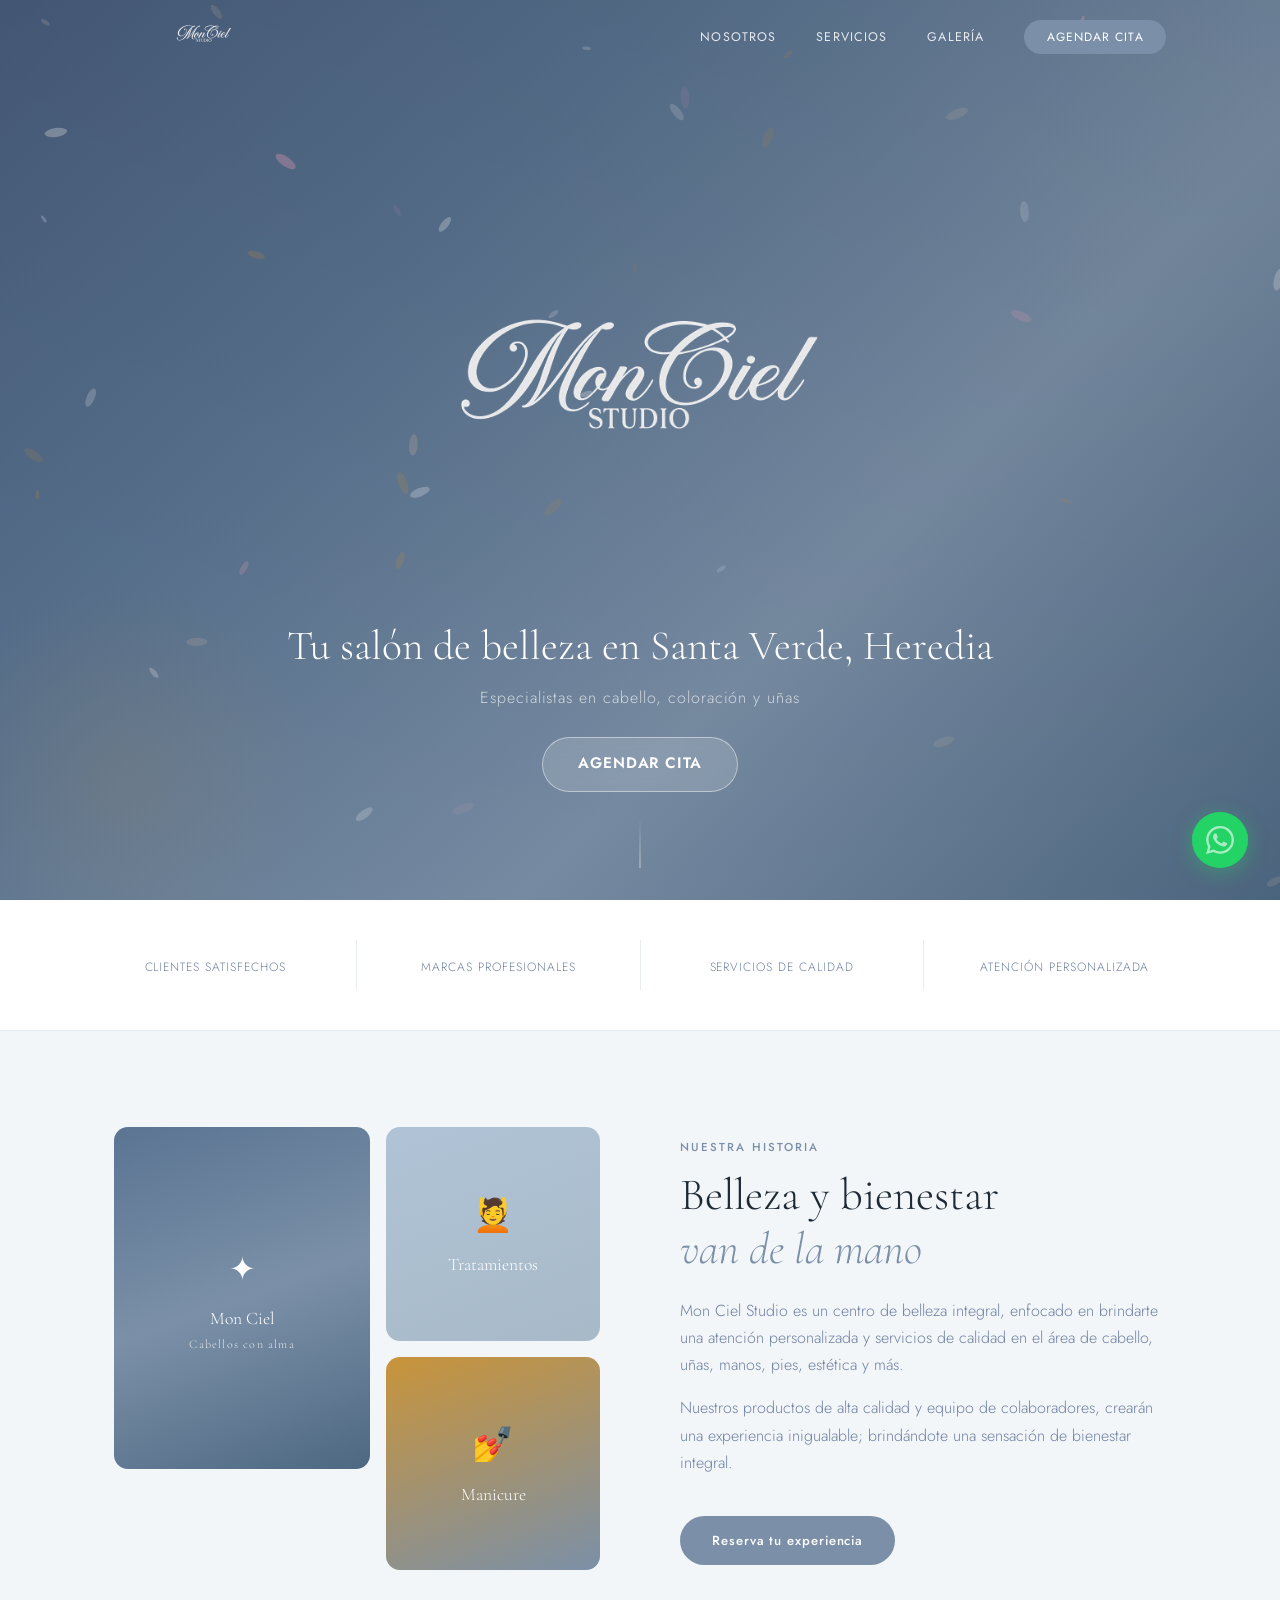
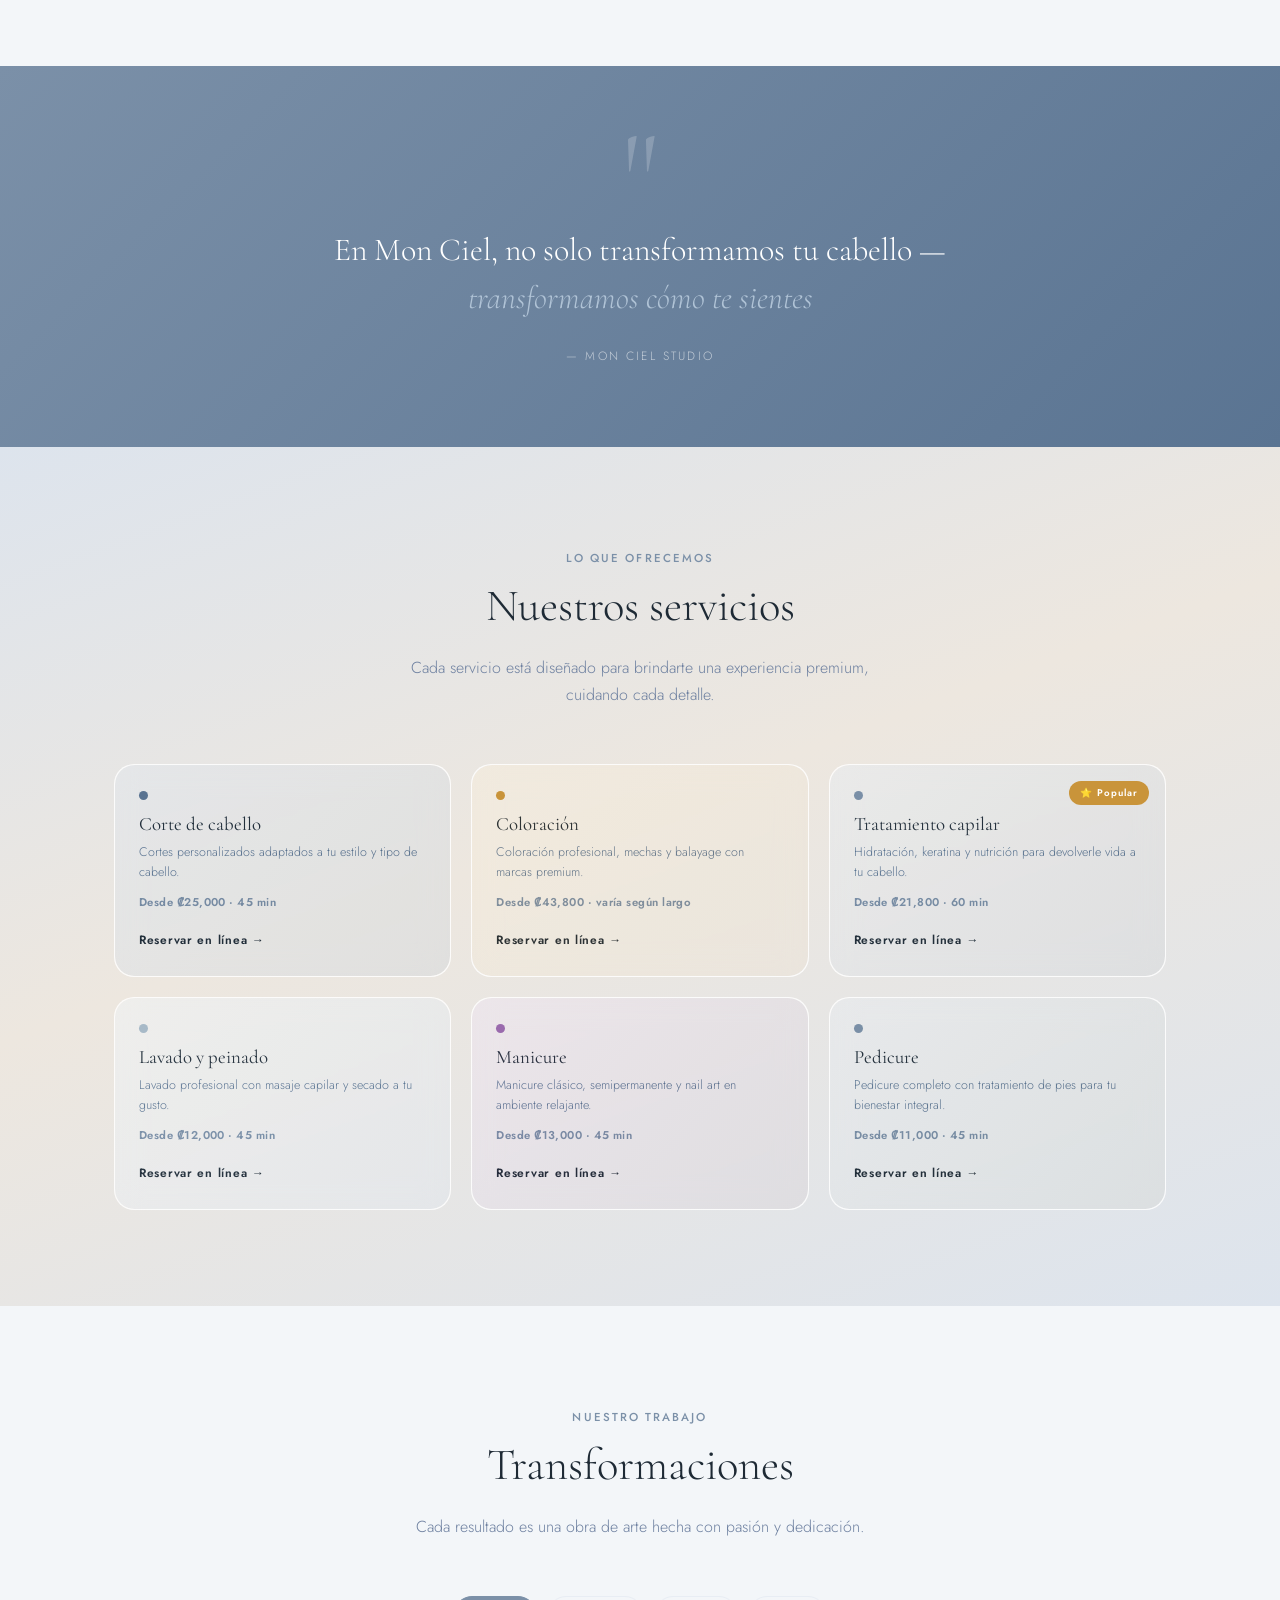
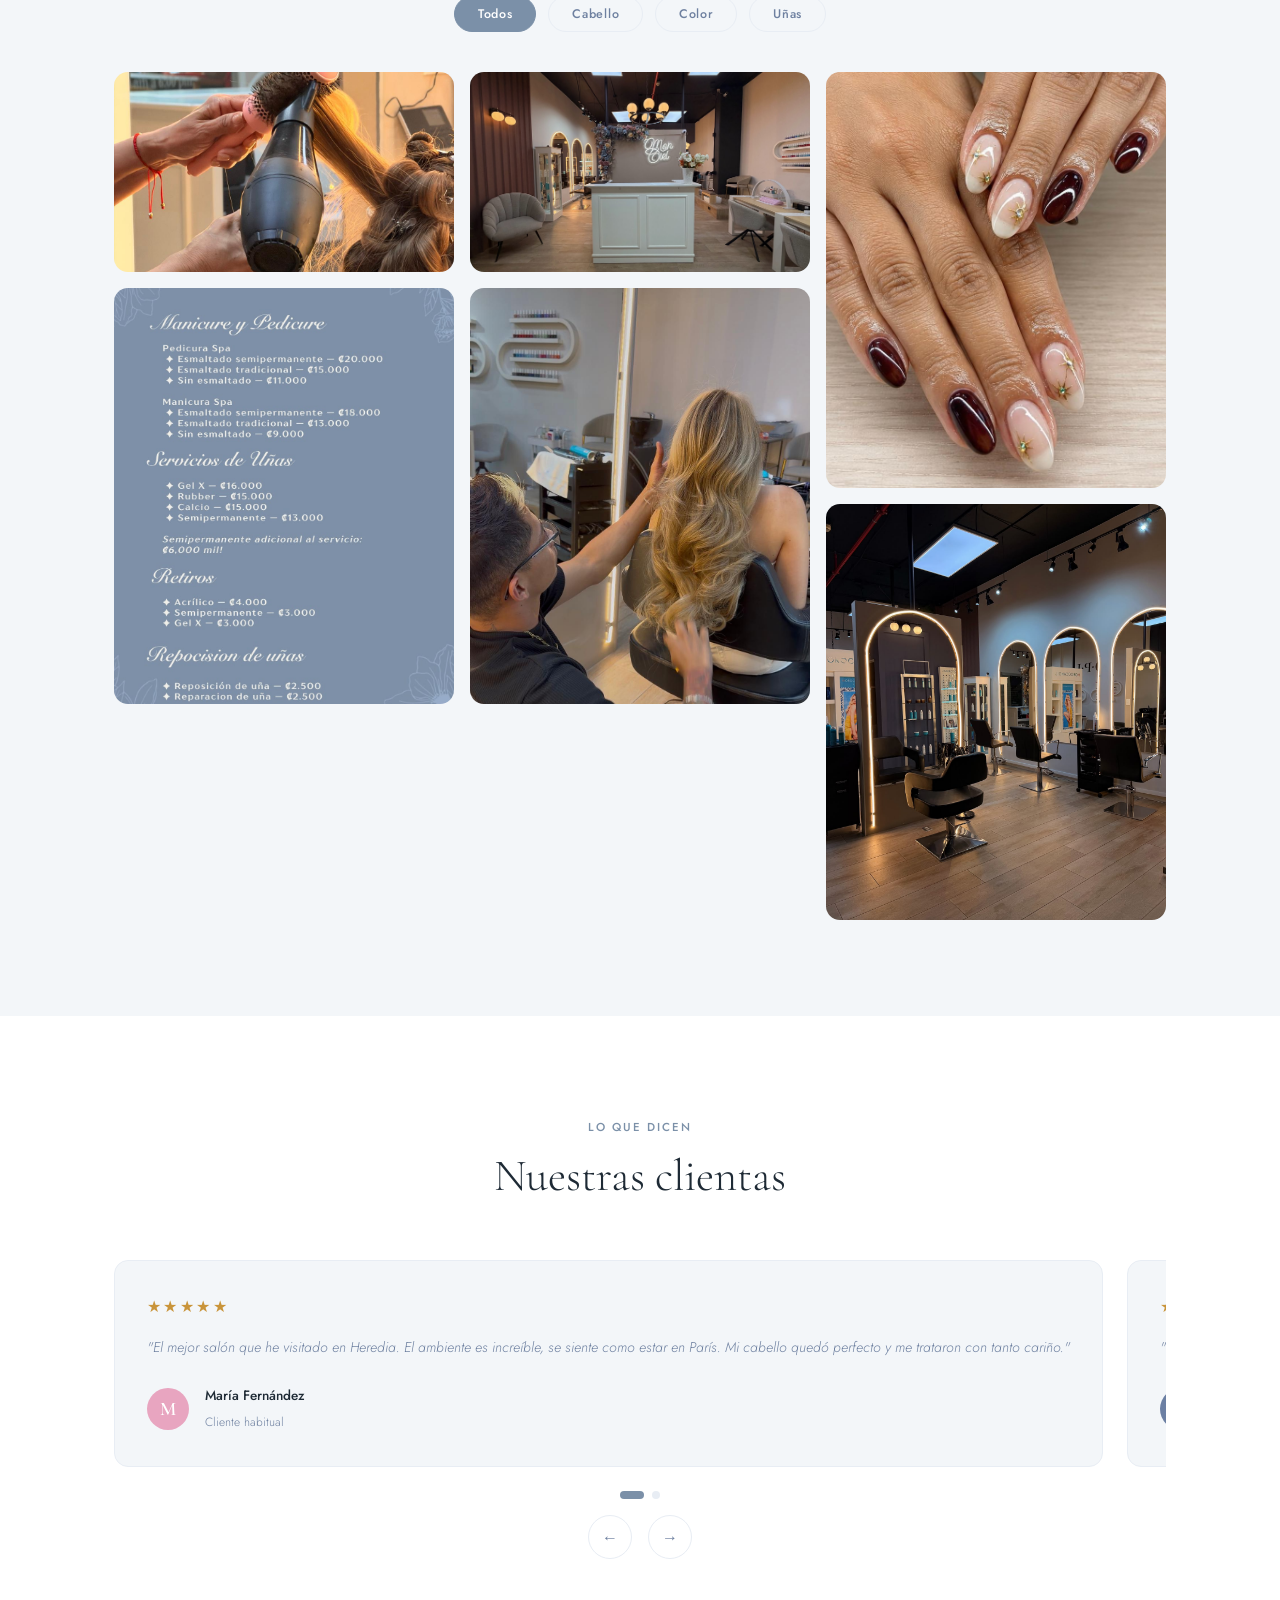
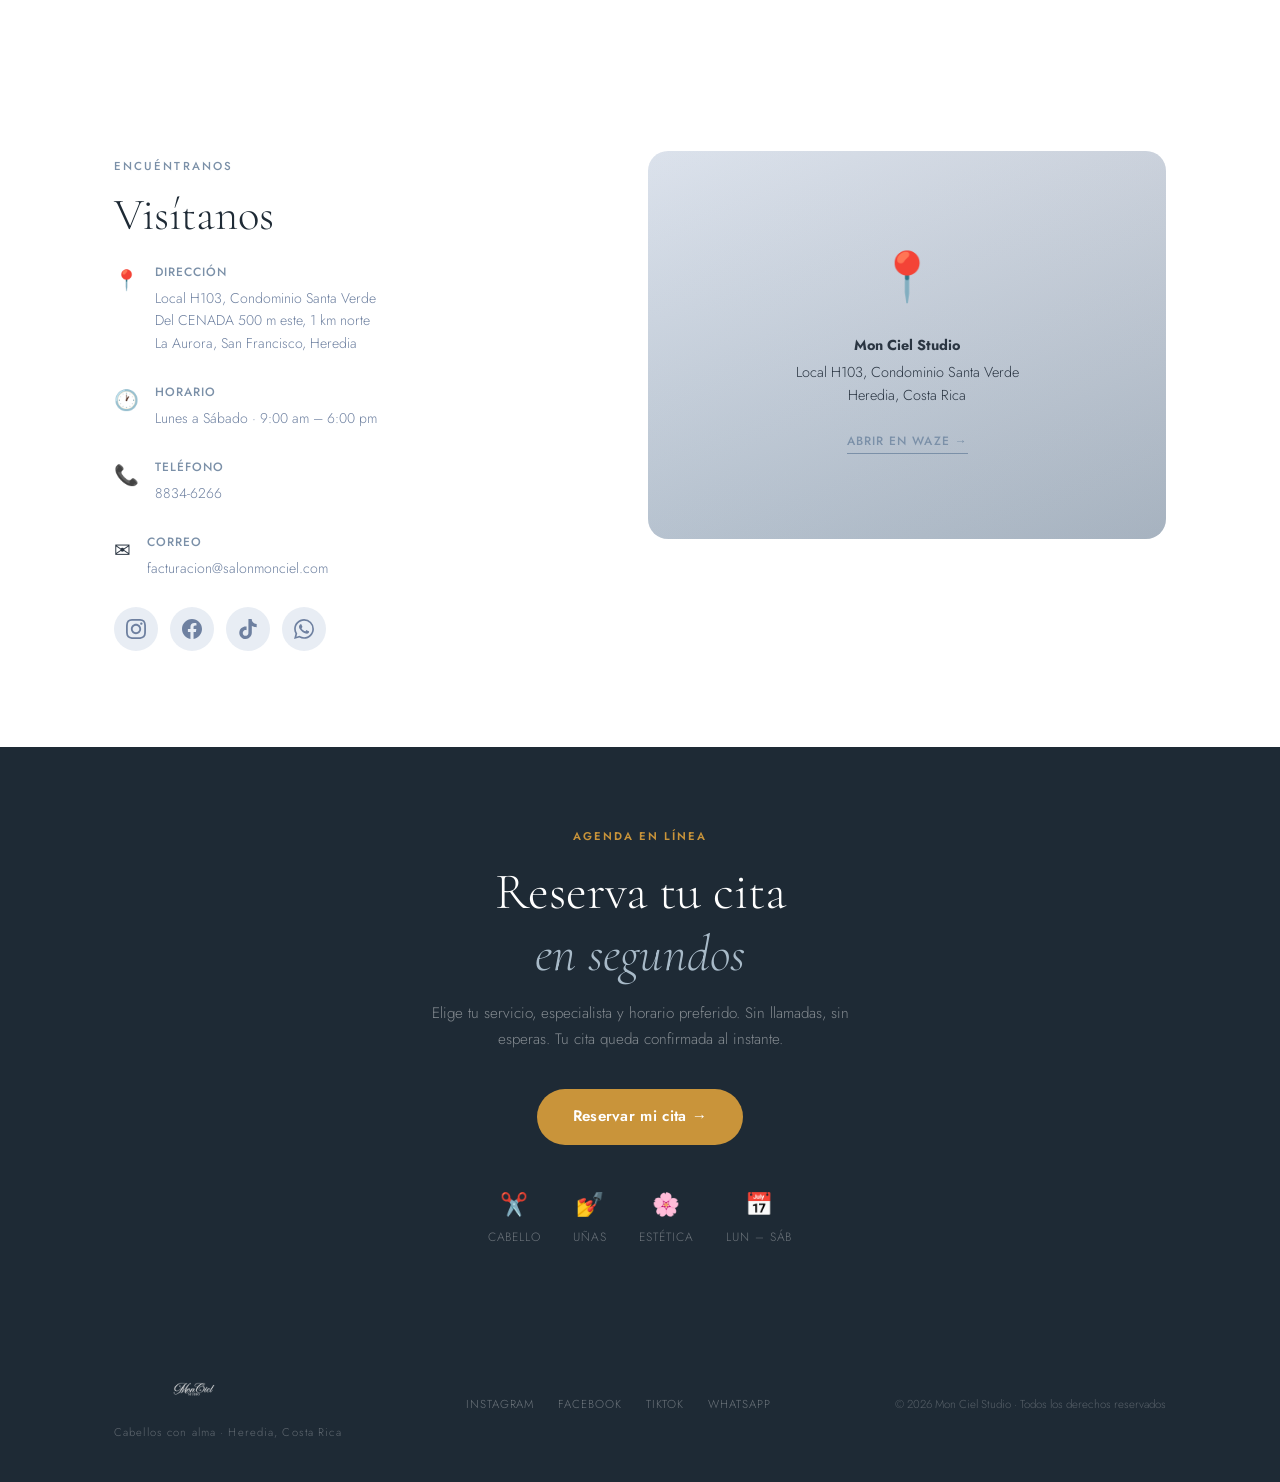
==== index.html @ 2f968d62 "Servicios: tarjetas glassmorphism con reserva en línea directa - Reemplaza flip cards por tarjetas g" ====
<!DOCTYPE html>
<html lang="es">
<head>
  <meta charset="UTF-8"/>
  <meta name="viewport" content="width=device-width, initial-scale=1.0"/>
  <title>Mon Ciel Studio — Tu salón de belleza en Santa Verde, Heredia</title>
  <meta name="description" content="Salón de belleza en Condominio Santa Verde, Heredia. Especialistas en corte, coloración, tratamientos capilares y uñas. Agenda tu cita en línea."/>
  <meta property="og:title" content="Mon Ciel Studio — Salón de belleza en Heredia"/>
  <meta property="og:description" content="Especialistas en cabello, coloración y uñas. Local H103, Condominio Santa Verde, Heredia. Agenda tu cita en línea."/>
  <meta property="og:type" content="website"/>
  <meta property="og:url" content="https://paulo663.github.io/mociel-studio/"/>
  <meta property="og:image" content="https://paulo663.github.io/mociel-studio/logo.png"/>
  <meta name="twitter:card" content="summary"/>
  <link rel="preconnect" href="https://fonts.googleapis.com"/>
  <link rel="preconnect" href="https://fonts.gstatic.com" crossorigin/>
  <link href="https://fonts.googleapis.com/css2?family=Cormorant+Garamond:ital,wght@0,300;0,400;0,600;1,300;1,400;1,600&family=Jost:wght@300;400;500;600&display=swap" rel="stylesheet"/>
  <link rel="stylesheet" href="style.css?v=2"/>
  <style>
    .svc-price-tag{font-size:.75rem;font-weight:500;color:var(--cambridge,#7B90A8);margin:.5rem 0 .3rem;letter-spacing:.02em}
@media(prefers-reduced-motion:reduce){.reveal-up,.reveal-left,.reveal-right{opacity:1!important;transform:none!important;transition:none!important}}
  </style>
  <script type="application/ld+json">
  {
    "@context":"https://schema.org",
    "@type":"BeautySalon",
    "name":"Mon Ciel Studio",
    "description":"Salón de belleza especializado en cabello, coloración y uñas. Ubicado en Condominio Santa Verde, Heredia, Costa Rica.",
    "url":"https://paulo663.github.io/mociel-studio/",
    "telephone":"+50688346266",
    "email":"facturacion@salonmonciel.com",
    "address":{"@type":"PostalAddress","streetAddress":"Local H103, Condominio Santa Verde","addressLocality":"La Aurora, San Francisco","addressRegion":"Heredia","addressCountry":"CR"},
    "openingHoursSpecification":[{"@type":"OpeningHoursSpecification","dayOfWeek":["Monday","Tuesday","Wednesday","Thursday","Friday","Saturday"],"opens":"09:00","closes":"18:00"}],
    "sameAs":["https://www.instagram.com/moncielsalon","https://www.facebook.com/moncielsaloncr","https://www.tiktok.com/@moncielsalon"]
  }
  </script>
</head>
<body>

  <!-- FLOATING WHATSAPP -->
  <a href="https://wa.me/50688346266" target="_blank" class="float-wa" aria-label="WhatsApp">
    <svg viewBox="0 0 24 24" fill="currentColor"><path d="M17.472 14.382c-.297-.149-1.758-.867-2.03-.967-.273-.099-.471-.148-.67.15-.197.297-.767.966-.94 1.164-.173.199-.347.223-.644.075-.297-.15-1.255-.463-2.39-1.475-.883-.788-1.48-1.761-1.653-2.059-.173-.297-.018-.458.13-.606.134-.133.298-.347.446-.52.149-.174.198-.298.298-.497.099-.198.05-.371-.025-.52-.075-.149-.669-1.612-.916-2.207-.242-.579-.487-.5-.669-.51-.173-.008-.371-.01-.57-.01-.198 0-.52.074-.792.372-.272.297-1.04 1.016-1.04 2.479 0 1.462 1.065 2.875 1.213 3.074.149.198 2.096 3.2 5.077 4.487.709.306 1.262.489 1.694.625.712.227 1.36.195 1.871.118.571-.085 1.758-.719 2.006-1.413.248-.694.248-1.289.173-1.413-.074-.124-.272-.198-.57-.347m-5.421 7.403h-.004a9.87 9.87 0 01-5.031-1.378l-.361-.214-3.741.982.998-3.648-.235-.374a9.86 9.86 0 01-1.51-5.26c.001-5.45 4.436-9.884 9.888-9.884 2.64 0 5.122 1.03 6.988 2.898a9.825 9.825 0 012.893 6.994c-.003 5.45-4.437 9.884-9.885 9.884m8.413-18.297A11.815 11.815 0 0012.05 0C5.495 0 .16 5.335.157 11.892c0 2.096.547 4.142 1.588 5.945L.057 24l6.305-1.654a11.882 11.882 0 005.683 1.448h.005c6.554 0 11.89-5.335 11.893-11.893a11.821 11.821 0 00-3.48-8.413z"/></svg>
    <span class="float-wa-pulse"></span>
  </a>

  <!-- NAV -->
  <header id="header">
    <nav class="nav container">
      <a href="#inicio" class="nav-logo">
        <img src="logo.png" alt="Mon Ciel Studio" class="nav-logo-img" style="height:64px;width:180px;object-fit:contain;display:block;filter:invert(1)">
      </a>
      <ul class="nav-links">
        <li><a href="#nosotros">Nosotros</a></li>
        <li><a href="#servicios">Servicios</a></li>
        <li><a href="#galeria">Galería</a></li>
        <li><a href="booking.html" class="btn-nav">Agendar cita</a></li>
      </ul>
      <button class="hamburger" id="hamburger" aria-label="Menú">
        <span></span><span></span><span></span>
      </button>
    </nav>
    <div class="mobile-menu" id="mobileMenu">
      <a href="#nosotros" class="mobile-link">Nosotros</a>
      <a href="#servicios" class="mobile-link">Servicios</a>
      <a href="#galeria" class="mobile-link">Galería</a>
      <a href="booking.html" class="mobile-link highlight">Agendar cita</a>
      <a href="#contacto" class="mobile-link">Contacto</a>
    </div>
  </header>

  <!-- HERO -->
  <section id="inicio" class="hero">
    <canvas id="petalCanvas"></canvas>
    <div class="hero-overlay"></div>
    <div class="hero-content container" data-parallax="0.3">
      <img src="logo.png" alt="Mon Ciel Studio" class="reveal-up" style="width:min(420px,85vw);height:auto;display:block;margin:0 auto 1.2rem;filter:invert(1);--delay:.05s">
      <h1 class="reveal-up" style="font-family:'Cormorant Garamond',serif;font-size:clamp(1.5rem,4.5vw,2.6rem);font-weight:300;color:#fff;text-align:center;line-height:1.3;margin-bottom:.65rem;text-wrap:balance;--delay:.12s">Tu salón de belleza en Santa Verde, Heredia</h1>
      <p class="reveal-up" style="font-size:clamp(.88rem,2.2vw,1rem);color:rgba(255,255,255,.68);text-align:center;font-weight:300;letter-spacing:.06em;margin-bottom:1.6rem;--delay:.17s">Especialistas en cabello, coloración y uñas</p>
      <div class="reveal-up" style="text-align:center;--delay:.24s">
        <a href="booking.html" style="display:inline-flex;align-items:center;gap:.55rem;background:rgba(255,255,255,.15);backdrop-filter:blur(8px);-webkit-backdrop-filter:blur(8px);color:#fff;padding:.85rem 2.2rem;border-radius:100px;text-decoration:none;font-size:.95rem;font-weight:600;letter-spacing:.06em;border:1.5px solid rgba(255,255,255,.45);transition:background .2s,border-color .2s" onmouseover="this.style.background='rgba(255,255,255,.25)'" onmouseout="this.style.background='rgba(255,255,255,.15)'">AGENDAR CITA</a>
      </div>

    </div>
    <div class="hero-scroll"><span></span></div>
    <!-- Decorative circles -->
    <div class="hero-deco deco-1"></div>
    <div class="hero-deco deco-2"></div>
  </section>

  <!-- STATS -->
  <section class="stats-bar">
    <div class="container stats-grid">
      <div class="stat-item reveal-up">
        <p>Clientes satisfechos</p>
      </div>
      <div class="stat-divider"></div>
      <div class="stat-item reveal-up" style="--delay:.1s">
        <p>Marcas profesionales</p>
      </div>
      <div class="stat-divider"></div>
      <div class="stat-item reveal-up" style="--delay:.2s">
        <p>Servicios de calidad</p>
      </div>
      <div class="stat-divider"></div>
      <div class="stat-item reveal-up" style="--delay:.3s">
        <p>Atención personalizada</p>
      </div>
    </div>
  </section>

  <!-- NOSOTROS -->
  <section id="nosotros" class="section about">
    <div class="container about-grid">
      <div class="about-visuals reveal-left">
        <div class="about-img-main">
          <div class="img-placeholder main-img">
            <div class="img-inner">
              <span class="img-icon">✦</span>
              <p>Mon Ciel</p>
              <p class="img-sub">Cabellos con alma</p>
            </div>
          </div>
        </div>
        <div class="about-img-side">
          <div class="img-placeholder side-img1">
            <div class="img-inner"><span>💆</span><p>Tratamientos</p></div>
          </div>
          <div class="img-placeholder side-img2">
            <div class="img-inner"><span>💅</span><p>Manicure</p></div>
          </div>
        </div>
      </div>
      <div class="about-text reveal-right">
        <span class="section-tag">Nuestra historia</span>
        <h2 class="section-title">Belleza y bienestar<br><em>van de la mano</em></h2>
        <p>Mon Ciel Studio es un centro de belleza integral, enfocado en brindarte una atención personalizada y servicios de calidad en el área de cabello, uñas, manos, pies, estética y más.</p>
        <p>Nuestros productos de alta calidad y equipo de colaboradores, crearán una experiencia inigualable; brindándote una sensación de bienestar integral.</p>
        <a href="https://wa.me/50688346266?text=Hola%20Mon%20Ciel!%20Me%20gustar%C3%ADa%20reservar%20una%20cita.%20%C2%BFTienen%20disponibilidad%3F" target="_blank" class="btn btn-primary" style="margin-top:1.5rem">Reserva tu experiencia</a>
      </div>
    </div>
  </section>

  <!-- QUOTE -->
  <section class="quote-section">
    <div class="container">
      <div class="quote-wrap reveal-up">
        <span class="quote-mark">"</span>
        <blockquote>En Mon Ciel, no solo transformamos tu cabello —<br><em>transformamos cómo te sientes</em></blockquote>
        <span class="quote-author">— Mon Ciel Studio</span>
      </div>
    </div>
  </section>

  <!-- SERVICIOS -->
  <section id="servicios" class="section services">
    <div class="container">
      <div class="section-header reveal-up">
        <span class="section-tag">Lo que ofrecemos</span>
        <h2 class="section-title">Nuestros servicios</h2>
        <p class="section-desc">Cada servicio está diseñado para brindarte una experiencia premium, cuidando cada detalle.</p>
      </div>
      <div class="services-grid">

        <div class="svc-glass reveal-up" style="--delay:0s;--grad:linear-gradient(135deg,#5A7492,#1E2A35)">
          <div class="svc-dot" style="background:#5A7492"></div>
          <h3>Corte de cabello</h3>
          <p>Cortes personalizados adaptados a tu estilo y tipo de cabello.</p>
          <div class="svc-price">Desde ₡25,000 · 45 min</div>
          <a href="booking.html?svc=corte" class="svc-book">Reservar en línea →</a>
        </div>

        <div class="svc-glass reveal-up" style="--delay:.07s;--grad:linear-gradient(135deg,#C9943A,#8B6020)">
          <div class="svc-dot" style="background:#C9943A"></div>
          <h3>Coloración</h3>
          <p>Coloración profesional, mechas y balayage con marcas premium.</p>
          <div class="svc-price">Desde ₡43,800 · varía según largo</div>
          <a href="booking.html?svc=tinte-t" class="svc-book">Reservar en línea →</a>
        </div>

        <div class="svc-glass popular reveal-up" style="--delay:.14s;--grad:linear-gradient(135deg,#7B90A8,#1E2A35)">
          <div class="svc-dot" style="background:#7B90A8"></div>
          <h3>Tratamiento capilar</h3>
          <p>Hidratación, keratina y nutrición para devolverle vida a tu cabello.</p>
          <div class="svc-price">Desde ₡21,800 · 60 min</div>
          <a href="booking.html?svc=tratamiento" class="svc-book">Reservar en línea →</a>
        </div>

        <div class="svc-glass reveal-up" style="--delay:.21s;--grad:linear-gradient(135deg,#A8BAC8,#5A7492)">
          <div class="svc-dot" style="background:#A8BAC8"></div>
          <h3>Lavado y peinado</h3>
          <p>Lavado profesional con masaje capilar y secado a tu gusto.</p>
          <div class="svc-price">Desde ₡12,000 · 45 min</div>
          <a href="booking.html?svc=blower" class="svc-book">Reservar en línea →</a>
        </div>

        <div class="svc-glass reveal-up" style="--delay:.28s;--grad:linear-gradient(135deg,#9B6BAE,#2E1A2E)">
          <div class="svc-dot" style="background:#9B6BAE"></div>
          <h3>Manicure</h3>
          <p>Manicure clásico, semipermanente y nail art en ambiente relajante.</p>
          <div class="svc-price">Desde ₡13,000 · 45 min</div>
          <a href="booking.html?svc=mani-semi" class="svc-book">Reservar en línea →</a>
        </div>

        <div class="svc-glass reveal-up" style="--delay:.35s;--grad:linear-gradient(135deg,#7B90A8,#1E3028)">
          <div class="svc-dot" style="background:#7B90A8"></div>
          <h3>Pedicure</h3>
          <p>Pedicure completo con tratamiento de pies para tu bienestar integral.</p>
          <div class="svc-price">Desde ₡11,000 · 45 min</div>
          <a href="booking.html?svc=pedi-semi" class="svc-book">Reservar en línea →</a>
        </div>

      </div>
    </div>
  </section>

  <!-- GALERIA -->
  <section id="galeria" class="section gallery">
    <div class="container">
      <div class="section-header reveal-up">
        <span class="section-tag">Nuestro trabajo</span>
        <h2 class="section-title">Transformaciones</h2>
        <p class="section-desc">Cada resultado es una obra de arte hecha con pasión y dedicación.</p>
      </div>
      <div class="gallery-filters reveal-up" style="--delay:.1s">
        <button class="filter-btn active" data-filter="all">Todos</button>
        <button class="filter-btn" data-filter="cabello">Cabello</button>
        <button class="filter-btn" data-filter="color">Color</button>
        <button class="filter-btn" data-filter="unas">Uñas</button>
      </div>
      <div class="gallery-grid">
        <div class="gallery-item tall reveal-up" data-cat="cabello" style="--delay:0s">
          <div class="gal-img" style="background:linear-gradient(160deg,#6B7FA3,#9B7B82)">
            <div class="gal-overlay"><span>✦</span><p>Corte &amp; Estilo</p></div>
          </div>
        </div>
        <div class="gallery-item reveal-up" data-cat="color" style="--delay:.07s">
          <div class="gal-img" style="background:linear-gradient(160deg,#C9943A,#E8A5C0)">
            <div class="gal-overlay"><span>✦</span><p>Coloración</p></div>
          </div>
        </div>
        <div class="gallery-item reveal-up" data-cat="unas" style="--delay:.14s">
          <div class="gal-img" style="background:linear-gradient(160deg,#E8A5C0,#C4B5A5)">
            <div class="gal-overlay"><span>✦</span><p>Nail Art</p></div>
          </div>
        </div>
        <div class="gallery-item wide reveal-up" data-cat="cabello" style="--delay:.21s">
          <div class="gal-img" style="background:linear-gradient(160deg,#9B7B82,#6B7FA3)">
            <div class="gal-overlay"><span>✦</span><p>Tratamiento Capilar</p></div>
          </div>
        </div>
        <div class="gallery-item reveal-up" data-cat="color" style="--delay:.28s">
          <div class="gal-img" style="background:linear-gradient(160deg,#C4B5A5,#C9943A)">
            <div class="gal-overlay"><span>✦</span><p>Balayage</p></div>
          </div>
        </div>
        <div class="gallery-item tall reveal-up" data-cat="unas" style="--delay:.35s">
          <div class="gal-img" style="background:linear-gradient(160deg,#E8A5C0,#9B7B82)">
            <div class="gal-overlay"><span>✦</span><p>Manicure</p></div>
          </div>
        </div>
      </div>
    </div>
  </section>

  <!-- TESTIMONIOS -->
  <section class="section testimonials">
    <div class="container">
      <div class="section-header reveal-up">
        <span class="section-tag">Lo que dicen</span>
        <h2 class="section-title">Nuestras clientas</h2>
      </div>
      <div class="testi-track-wrap reveal-up" style="--delay:.1s">
        <div class="testi-track" id="testiTrack">
          <div class="testi-card">
            <div class="testi-stars">★★★★★</div>
            <p>"El mejor salón que he visitado en Heredia. El ambiente es increíble, se siente como estar en París. Mi cabello quedó perfecto y me trataron con tanto cariño."</p>
            <div class="testi-author">
              <div class="testi-avatar" style="--c:#E8A5C0">M</div>
              <div><strong>María Fernández</strong><span>Cliente habitual</span></div>
            </div>
          </div>
          <div class="testi-card">
            <div class="testi-stars">★★★★★</div>
            <p>"Vine por un balayage y quedé enamorada del resultado. La atención es personalizada, te escuchan y te dan exactamente lo que quieres. 100% recomendado."</p>
            <div class="testi-author">
              <div class="testi-avatar" style="--c:#6B7FA3">A</div>
              <div><strong>Andrea Solano</strong><span>Nueva clienta</span></div>
            </div>
          </div>
          <div class="testi-card">
            <div class="testi-stars">★★★★★</div>
            <p>"El tratamiento capilar que me hicieron fue transformador. Mi cabello estaba muy dañado y después de la sesión lo sentí como nuevo. El equipo es súper profesional."</p>
            <div class="testi-author">
              <div class="testi-avatar" style="--c:#C9943A">L</div>
              <div><strong>Laura Jiménez</strong><span>3 años siendo clienta</span></div>
            </div>
          </div>
          <div class="testi-card">
            <div class="testi-stars">★★★★★</div>
            <p>"El manicure semipermanente duró más de 3 semanas en perfecto estado. El área de espera es muy cómoda y el olor a lavanda te relaja desde que entras."</p>
            <div class="testi-author">
              <div class="testi-avatar" style="--c:#9B7B82">V</div>
              <div><strong>Valeria Mora</strong><span>Cliente frecuente</span></div>
            </div>
          </div>
          <div class="testi-card">
            <div class="testi-stars">★★★★★</div>
            <p>"Vine con mi mamá y las dos quedamos felices. Nos atendieron al mismo tiempo, el espacio es hermoso y los precios son muy accesibles para la calidad que dan."</p>
            <div class="testi-author">
              <div class="testi-avatar" style="--c:#6B7FA3">S</div>
              <div><strong>Sofía Ramírez</strong><span>Recomendada por amigas</span></div>
            </div>
          </div>
        </div>
        <div class="testi-dots" id="testiDots"></div>
        <div class="testi-nav">
          <button class="testi-btn" id="testiPrev">←</button>
          <button class="testi-btn" id="testiNext">→</button>
        </div>
      </div>
    </div>
  </section>



  <!-- CONTACTO -->
  <section id="contacto" class="section contact">
    <div class="container contact-grid">
      <div class="contact-info reveal-left">
        <span class="section-tag">Encuéntranos</span>
        <h2 class="section-title">Visítanos</h2>
        <div class="contact-item">
          <span class="contact-icon">📍</span>
          <div><strong>Dirección</strong><p>Local H103, Condominio Santa Verde<br>Del CENADA 500 m este, 1 km norte<br>La Aurora, San Francisco, Heredia</p></div>
        </div>
        <div class="contact-item">
          <span class="contact-icon">🕐</span>
          <div><strong>Horario</strong><p>Lunes a Sábado · 9:00 am – 6:00 pm</p></div>
        </div>
        <div class="contact-item">
          <span class="contact-icon">📞</span>
          <div><strong>Teléfono</strong><p><a href="tel:+50688346266">8834-6266</a></p></div>
        </div>
        <div class="contact-item">
          <span class="contact-icon">✉</span>
          <div><strong>Correo</strong><p><a href="mailto:facturacion@salonmonciel.com">facturacion@salonmonciel.com</a></p></div>
        </div>
        <div class="social-links">
          <a href="https://www.instagram.com/moncielsalon?utm_source=ig_web_button_share_sheet&igsh=ZDNlZDc0MzIxNw==" target="_blank" class="social-btn" aria-label="Instagram">
            <svg viewBox="0 0 24 24" fill="currentColor" width="20"><path d="M12 2.163c3.204 0 3.584.012 4.85.07 3.252.148 4.771 1.691 4.919 4.919.058 1.265.069 1.645.069 4.849 0 3.205-.012 3.584-.069 4.849-.149 3.225-1.664 4.771-4.919 4.919-1.266.058-1.644.07-4.85.07-3.204 0-3.584-.012-4.849-.07-3.26-.149-4.771-1.699-4.919-4.92-.058-1.265-.07-1.644-.07-4.849 0-3.204.013-3.583.07-4.849.149-3.227 1.664-4.771 4.919-4.919 1.266-.057 1.645-.069 4.849-.069zm0-2.163c-3.259 0-3.667.014-4.947.072-4.358.2-6.78 2.618-6.98 6.98-.059 1.281-.073 1.689-.073 4.948 0 3.259.014 3.668.072 4.948.2 4.358 2.618 6.78 6.98 6.98 1.281.058 1.689.072 4.948.072 3.259 0 3.668-.014 4.948-.072 4.354-.2 6.782-2.618 6.979-6.98.059-1.28.073-1.689.073-4.948 0-3.259-.014-3.667-.072-4.947-.196-4.354-2.617-6.78-6.979-6.98-1.281-.059-1.69-.073-4.949-.073zm0 5.838c-3.403 0-6.162 2.759-6.162 6.162s2.759 6.163 6.162 6.163 6.162-2.759 6.162-6.163c0-3.403-2.759-6.162-6.162-6.162zm0 10.162c-2.209 0-4-1.79-4-4 0-2.209 1.791-4 4-4s4 1.791 4 4c0 2.21-1.791 4-4 4zm6.406-11.845c-.796 0-1.441.645-1.441 1.44s.645 1.44 1.441 1.44c.795 0 1.439-.645 1.439-1.44s-.644-1.44-1.439-1.44z"/></svg>
          </a>
          <a href="https://www.facebook.com/moncielsaloncr" target="_blank" class="social-btn" aria-label="Facebook">
            <svg viewBox="0 0 24 24" fill="currentColor" width="20"><path d="M24 12.073c0-6.627-5.373-12-12-12s-12 5.373-12 12c0 5.99 4.388 10.954 10.125 11.854v-8.385H7.078v-3.47h3.047V9.43c0-3.007 1.792-4.669 4.533-4.669 1.312 0 2.686.235 2.686.235v2.953H15.83c-1.491 0-1.956.925-1.956 1.874v2.25h3.328l-.532 3.47h-2.796v8.385C19.612 23.027 24 18.062 24 12.073z"/></svg>
          </a>
          <a href="https://www.tiktok.com/@moncielsalon?is_from_webapp=1&sender_device=pc" target="_blank" class="social-btn" aria-label="TikTok">
            <svg viewBox="0 0 24 24" fill="currentColor" width="20"><path d="M12.525.02c1.31-.02 2.61-.01 3.91-.02.08 1.53.63 3.09 1.75 4.17 1.12 1.11 2.7 1.62 4.24 1.79v4.03c-1.44-.05-2.89-.35-4.2-.97-.57-.26-1.1-.59-1.62-.93-.01 2.92.01 5.84-.02 8.75-.08 1.4-.54 2.79-1.35 3.94-1.31 1.92-3.58 3.17-5.91 3.21-1.43.08-2.86-.31-4.08-1.03-2.02-1.19-3.44-3.37-3.65-5.71-.02-.5-.03-1-.01-1.49.18-1.9 1.12-3.72 2.58-4.96 1.66-1.44 3.98-2.13 6.15-1.72.02 1.48-.04 2.96-.04 4.44-.99-.32-2.15-.23-3.02.37-.63.41-1.11 1.04-1.36 1.75-.21.51-.15 1.07-.14 1.61.24 1.64 1.82 3.02 3.5 2.87 1.12-.01 2.19-.66 2.77-1.61.19-.33.4-.67.41-1.06.1-1.79.06-3.57.07-5.36.01-4.03-.01-8.05.02-12.07z"/></svg>
          </a>
          <a href="https://wa.me/50688346266" target="_blank" class="social-btn" aria-label="WhatsApp">
            <svg viewBox="0 0 24 24" fill="currentColor" width="20"><path d="M17.472 14.382c-.297-.149-1.758-.867-2.03-.967-.273-.099-.471-.148-.67.15-.197.297-.767.966-.94 1.164-.173.199-.347.223-.644.075-.297-.15-1.255-.463-2.39-1.475-.883-.788-1.48-1.761-1.653-2.059-.173-.297-.018-.458.13-.606.134-.133.298-.347.446-.52.149-.174.198-.298.298-.497.099-.198.05-.371-.025-.52-.075-.149-.669-1.612-.916-2.207-.242-.579-.487-.5-.669-.51-.173-.008-.371-.01-.57-.01-.198 0-.52.074-.792.372-.272.297-1.04 1.016-1.04 2.479 0 1.462 1.065 2.875 1.213 3.074.149.198 2.096 3.2 5.077 4.487.709.306 1.262.489 1.694.625.712.227 1.36.195 1.871.118.571-.085 1.758-.719 2.006-1.413.248-.694.248-1.289.173-1.413-.074-.124-.272-.198-.57-.347m-5.421 7.403h-.004a9.87 9.87 0 01-5.031-1.378l-.361-.214-3.741.982.998-3.648-.235-.374a9.86 9.86 0 01-1.51-5.26c.001-5.45 4.436-9.884 9.888-9.884 2.64 0 5.122 1.03 6.988 2.898a9.825 9.825 0 012.893 6.994c-.003 5.45-4.437 9.884-9.885 9.884m8.413-18.297A11.815 11.815 0 0012.05 0C5.495 0 .16 5.335.157 11.892c0 2.096.547 4.142 1.588 5.945L.057 24l6.305-1.654a11.882 11.882 0 005.683 1.448h.005c6.554 0 11.89-5.335 11.893-11.893a11.821 11.821 0 00-3.48-8.413z"/></svg>
          </a>
        </div>
      </div>
      <div class="map-wrap reveal-right">
        <a href="https://waze.com/ul/hd1u0v4sgb" target="_blank" class="map-placeholder">
          <div class="map-inner">
            <span class="map-pin">📍</span>
            <p><strong>Mon Ciel Studio</strong></p>
            <p>Local H103, Condominio Santa Verde<br>Heredia, Costa Rica</p>
            <span class="map-cta">Abrir en Waze →</span>
          </div>
        </a>
      </div>
    </div>
  </section>

  <!-- RESERVAR CTA -->
  <section id="cita" style="background:var(--dark);padding:5rem 1.5rem;text-align:center">
    <div style="max-width:600px;margin:0 auto">
      <span style="font-size:.7rem;font-weight:600;letter-spacing:.18em;text-transform:uppercase;color:var(--gold);display:block;margin-bottom:1rem">Agenda en línea</span>
      <h2 style="font-family:'Cormorant Garamond',serif;font-size:clamp(2rem,5vw,3.2rem);font-weight:300;color:#fff;line-height:1.2;margin-bottom:1rem">Reserva tu cita<br><em style="font-style:italic;color:var(--sand)">en segundos</em></h2>
      <p style="color:rgba(255,255,255,.45);font-size:.95rem;line-height:1.7;margin-bottom:2.25rem;max-width:420px;margin-left:auto;margin-right:auto">Elige tu servicio, especialista y horario preferido. Sin llamadas, sin esperas. Tu cita queda confirmada al instante.</p>
      <a href="booking.html" style="display:inline-flex;align-items:center;gap:.6rem;background:var(--gold);color:#fff;padding:.95rem 2.25rem;border-radius:100px;text-decoration:none;font-weight:600;font-size:.95rem;letter-spacing:.02em;transition:opacity .2s" onmouseover="this.style.opacity='.85'" onmouseout="this.style.opacity='1'">
        Reservar mi cita →
      </a>
      <div style="display:flex;align-items:center;justify-content:center;gap:2rem;margin-top:2.5rem;flex-wrap:wrap">
        <div style="text-align:center">
          <div style="font-size:1.4rem;margin-bottom:.25rem">✂️</div>
          <div style="font-size:.75rem;color:rgba(255,255,255,.35);letter-spacing:.08em;text-transform:uppercase">Cabello</div>
        </div>
        <div style="text-align:center">
          <div style="font-size:1.4rem;margin-bottom:.25rem">💅</div>
          <div style="font-size:.75rem;color:rgba(255,255,255,.35);letter-spacing:.08em;text-transform:uppercase">Uñas</div>
        </div>
        <div style="text-align:center">
          <div style="font-size:1.4rem;margin-bottom:.25rem">🌸</div>
          <div style="font-size:.75rem;color:rgba(255,255,255,.35);letter-spacing:.08em;text-transform:uppercase">Estética</div>
        </div>
        <div style="text-align:center">
          <div style="font-size:1.4rem;margin-bottom:.25rem">📅</div>
          <div style="font-size:.75rem;color:rgba(255,255,255,.35);letter-spacing:.08em;text-transform:uppercase">Lun – Sáb</div>
        </div>
      </div>
    </div>
  </section>

  <!-- FOOTER -->
  <footer class="footer">
    <div class="container footer-inner">
      <div class="footer-logo">
        <img src="logo.png" alt="Mon Ciel Studio" style="height:48px;width:160px;object-fit:contain;display:block;margin-bottom:.5rem;filter:invert(1)">
        <p>Cabellos con alma · Heredia, Costa Rica</p>
      </div>
      <div class="footer-socials">
        <a href="https://www.instagram.com/moncielsalon?utm_source=ig_web_button_share_sheet&igsh=ZDNlZDc0MzIxNw==" target="_blank">Instagram</a>
        <a href="https://www.facebook.com/moncielsaloncr" target="_blank">Facebook</a>
        <a href="https://www.tiktok.com/@moncielsalon?is_from_webapp=1&sender_device=pc" target="_blank">TikTok</a>
        <a href="https://wa.me/50688346266" target="_blank">WhatsApp</a>
      </div>
      <p class="footer-copy">© 2026 Mon Ciel Studio · Todos los derechos reservados</p>
    </div>
  </footer>

  <!-- LIGHTBOX -->
  <div id="lightbox" style="display:none;position:fixed;inset:0;z-index:9999;background:rgba(0,0,0,.92);align-items:center;justify-content:center;padding:1rem">
    <button id="lbClose" style="position:absolute;top:1rem;right:1.2rem;background:none;border:none;color:#fff;font-size:2rem;cursor:pointer;line-height:1;opacity:.8">✕</button>
    <button id="lbPrev" style="position:absolute;left:.8rem;top:50%;transform:translateY(-50%);background:rgba(255,255,255,.12);border:none;color:#fff;font-size:1.6rem;cursor:pointer;border-radius:50%;width:44px;height:44px;display:flex;align-items:center;justify-content:center">‹</button>
    <button id="lbNext" style="position:absolute;right:.8rem;top:50%;transform:translateY(-50%);background:rgba(255,255,255,.12);border:none;color:#fff;font-size:1.6rem;cursor:pointer;border-radius:50%;width:44px;height:44px;display:flex;align-items:center;justify-content:center">›</button>
    <div style="display:flex;flex-direction:column;align-items:center;max-width:min(90vw,900px);max-height:90vh;gap:.75rem">
      <img id="lbImg" src="" alt="" style="max-width:100%;max-height:calc(90vh - 3rem);object-fit:contain;border-radius:8px;display:block"/>
      <p id="lbLabel" style="color:rgba(255,255,255,.75);font-family:'Jost',sans-serif;font-weight:300;font-size:.9rem;letter-spacing:.06em;margin:0"></p>
    </div>
  </div>

  <script src="gallery-data.js"></script>
  <script src="app.js"></script>
</body>
</html>
---- style.css ----
/* ===== VARIABLES ===== */

:root {
    --polar: #E8EDF4;
    --sand: #A8BAC8;
    --cambridge: #7B90A8;
    --blue: #5A7492;
    --dark: #1E2A35;
    --pink: #B0C3D6;
    --gold: #C9943A;
    --white: #FFFFFF;
    --off: #F3F6F9;
    --text: #2A3542;
    --muted: #6E80A0;
    --radius: 14px;
    --shadow: 0 8px 32px rgba(0, 0, 0, .1);
    --t: .3s ease;
}


/* ===== RESET ===== */

*,
*::before,
*::after {
    box-sizing: border-box;
    margin: 0;
    padding: 0;
}

html {
    scroll-behavior: smooth;
}

body {
    font-family: 'Jost', sans-serif;
    font-weight: 300;
    color: var(--text);
    background: var(--off);
    line-height: 1.7;
    overflow-x: hidden;
}

a {
    color: inherit;
    text-decoration: none;
}

img {
    max-width: 100%;
    display: block;
}

input,
textarea,
button,
select {
    font-family: inherit;
}


/* ===== UTILS ===== */

.container {
    max-width: 1100px;
    margin: 0 auto;
    padding: 0 1.5rem;
}

.section {
    padding: 6rem 0;
}

.section-tag {
    display: inline-block;
    font-size: .72rem;
    font-weight: 500;
    letter-spacing: .18em;
    text-transform: uppercase;
    color: var(--cambridge);
    margin-bottom: .75rem;
}

.section-tag.light {
    color: var(--pink);
}

.section-title {
    font-family: 'Cormorant Garamond', serif;
    font-size: clamp(2rem, 4vw, 2.8rem);
    font-weight: 300;
    line-height: 1.2;
    color: var(--dark);
    margin-bottom: 1.25rem;
}

.section-title em {
    font-style: italic;
    color: var(--cambridge);
}

.section-title.light {
    color: var(--white);
}

.section-desc {
    color: var(--muted);
    max-width: 520px;
    margin: 0 auto;
}

.section-header {
    text-align: center;
    margin-bottom: 3.5rem;
}


/* ===== REVEAL ANIMATIONS ===== */

.reveal-up,
.reveal-left,
.reveal-right {
    opacity: 0;
    transition: opacity .7s ease, transform .7s ease;
    transition-delay: var(--delay, 0s);
}

.reveal-up {
    transform: translateY(30px);
}

.reveal-left {
    transform: translateX(-30px);
}

.reveal-right {
    transform: translateX(30px);
}

.revealed {
    opacity: 1;
    transform: none;
}


/* ===== BUTTONS ===== */

.btn {
    display: inline-flex;
    align-items: center;
    gap: .5rem;
    padding: .85rem 2rem;
    border-radius: 50px;
    font-size: .82rem;
    font-weight: 500;
    letter-spacing: .07em;
    cursor: pointer;
    border: none;
    transition: var(--t);
    position: relative;
    overflow: hidden;
}

.btn::after {
    content: '';
    position: absolute;
    inset: 0;
    background: rgba(255, 255, 255, 0);
    transition: background var(--t);
}

.btn:hover::after {
    background: rgba(255, 255, 255, .12);
}

.btn-primary {
    background: var(--cambridge);
    color: var(--white);
}

.btn-primary:hover {
    background: #4E6882;
    transform: translateY(-2px);
    box-shadow: 0 8px 20px rgba(155, 123, 130, .35);
}

.btn-glow {
    box-shadow: 0 0 0 0 rgba(232, 165, 192, .5);
}

.btn-glow:hover {
    box-shadow: 0 0 0 8px rgba(232, 165, 192, 0), 0 8px 20px rgba(155, 123, 130, .35);
}

.btn-outline {
    background: transparent;
    color: var(--white);
    border: 1.5px solid rgba(255, 255, 255, .6);
}

.btn-outline:hover {
    background: rgba(255, 255, 255, .12);
}

.btn-outline-dark {
    background: transparent;
    color: var(--text);
    border: 1.5px solid var(--sand);
}

.btn-outline-dark:hover {
    border-color: var(--cambridge);
    color: var(--cambridge);
}

.btn-whatsapp {
    background: #25D366;
    color: var(--white);
}

.btn-whatsapp:hover {
    background: #1ebe5a;
    transform: translateY(-2px);
}

.btn-white {
    background: var(--white);
    color: var(--dark);
    font-size: .8rem;
    padding: .6rem 1.4rem;
}

.btn-white:hover {
    background: var(--polar);
}


/* ===== FLOAT WHATSAPP ===== */

.float-wa {
    position: fixed;
    bottom: 2rem;
    right: 2rem;
    z-index: 200;
    width: 56px;
    height: 56px;
    border-radius: 50%;
    background: #25D366;
    color: var(--white);
    display: flex;
    align-items: center;
    justify-content: center;
    box-shadow: 0 4px 20px rgba(37, 211, 102, .4);
    transition: var(--t);
}

.float-wa svg {
    width: 28px;
}

.float-wa:hover {
    transform: scale(1.1);
}

.float-wa-pulse {
    position: absolute;
    width: 100%;
    height: 100%;
    border-radius: 50%;
    background: rgba(37, 211, 102, .4);
    animation: pulse 2s infinite;
}

@keyframes pulse {
    0% {
        transform: scale(1);
        opacity: .6;
    }
    100% {
        transform: scale(1.7);
        opacity: 0;
    }
}


/* ===== HEADER ===== */

#header {
    position: fixed;
    top: 0;
    left: 0;
    right: 0;
    z-index: 100;
    transition: background var(--t), box-shadow var(--t);
}

#header.scrolled {
    background: rgba(247, 244, 240, .97);
    backdrop-filter: blur(10px);
    box-shadow: 0 1px 20px rgba(0, 0, 0, .06);
}

.nav {
    display: flex;
    align-items: center;
    justify-content: space-between;
    height: 72px;
}

.nav-logo {
    display: flex;
    flex-direction: column;
    line-height: 1;
}

.nav-logo-img {
    height: 52px;
    width: 52px;
    object-fit: cover;
    border-radius: 10px;
    display: block;
}

.logo-mon {
    font-family: 'Cormorant Garamond', serif;
    font-style: italic;
    font-size: 1.6rem;
    font-weight: 300;
    color: var(--white);
    transition: color var(--t);
}

.logo-ciel {
    font-family: 'Cormorant Garamond', serif;
    font-size: 1.6rem;
    font-weight: 600;
    color: var(--white);
    margin-top: -6px;
    letter-spacing: .06em;
    transition: color var(--t);
}

.logo-sub {
    font-size: .6rem;
    letter-spacing: .14em;
    text-transform: uppercase;
    color: rgba(255, 255, 255, .7);
    margin-top: 2px;
    transition: color var(--t);
}

#header.scrolled .logo-mon,
#header.scrolled .logo-ciel {
    color: var(--dark);
}

.nav-logo-img {
    transition: filter .3s ease;
}
#header.scrolled .nav-logo-img {
    filter: none !important;
}

#header.scrolled .logo-sub {
    color: var(--muted);
}

.nav-links {
    display: flex;
    align-items: center;
    gap: 2.5rem;
    list-style: none;
}

.nav-links a {
    font-size: .78rem;
    font-weight: 400;
    letter-spacing: .09em;
    text-transform: uppercase;
    color: rgba(255, 255, 255, .85);
    transition: color var(--t);
}

.nav-links a:hover {
    color: var(--white);
}

#header.scrolled .nav-links a {
    color: var(--muted);
}

#header.scrolled .nav-links a:hover {
    color: var(--cambridge);
}

.btn-nav {
    background: var(--cambridge)!important;
    color: var(--white)!important;
    padding: .5rem 1.4rem!important;
    border-radius: 50px!important;
    font-size: .75rem!important;
}

.btn-nav:hover {
    background: #4E6882!important;
}

.hamburger {
    display: none;
    flex-direction: column;
    gap: 5px;
    background: none;
    border: none;
    cursor: pointer;
    padding: .25rem;
}

.hamburger span {
    display: block;
    width: 24px;
    height: 2px;
    background: var(--white);
    border-radius: 2px;
    transition: var(--t);
}

#header.scrolled .hamburger span {
    background: var(--dark);
}

.mobile-menu {
    display: none;
    flex-direction: column;
    background: rgba(247, 244, 240, .98);
    backdrop-filter: blur(10px);
    padding: 1rem 1.5rem 1.5rem;
    border-top: 1px solid var(--polar);
}

.mobile-menu.open {
    display: flex;
}

.mobile-link {
    padding: .75rem 0;
    font-size: .85rem;
    letter-spacing: .08em;
    text-transform: uppercase;
    color: var(--text);
    border-bottom: 1px solid var(--polar);
}

.mobile-link.highlight {
    color: var(--cambridge);
    font-weight: 500;
}


/* ===== HERO ===== */

.hero {
    position: relative;
    min-height: 100vh;
    display: flex;
    align-items: center;
    background: linear-gradient(135deg, #4a6080 0%, var(--blue) 30%, var(--cambridge) 65%, #4E6882 100%);
    overflow: hidden;
}

#petalCanvas {
    position: absolute;
    inset: 0;
    pointer-events: none;
    z-index: 0;
}

.hero-overlay {
    position: absolute;
    inset: 0;
    background: linear-gradient(to bottom, rgba(0, 0, 0, .1), rgba(0, 0, 0, .04));
    z-index: 1;
}

.hero-deco {
    position: absolute;
    border-radius: 50%;
    pointer-events: none;
    z-index: 0;
}

.deco-1 {
    width: 500px;
    height: 500px;
    right: -100px;
    top: -100px;
    background: radial-gradient(circle, rgba(123, 144, 168, .15), transparent 70%);
}

.deco-2 {
    width: 400px;
    height: 400px;
    left: -80px;
    bottom: -80px;
    background: radial-gradient(circle, rgba(201, 148, 58, .1), transparent 70%);
}

.hero-content {
    position: relative;
    z-index: 2;
    text-align: center;
    padding-top: 72px;
}

.hero-eyebrow {
    font-size: .72rem;
    letter-spacing: .22em;
    text-transform: uppercase;
    color: rgba(255, 255, 255, .7);
    margin-bottom: 1.5rem;
}

.script-large {
    display: block;
    font-family: 'Cormorant Garamond', serif;
    font-size: clamp(4rem, 13vw, 10rem);
    font-weight: 300;
    font-style: italic;
    color: var(--white);
    line-height: .9;
    letter-spacing: -.01em;
    text-shadow: 0 4px 40px rgba(0, 0, 0, .15);
}

.hero-tagline {
    font-family: 'Cormorant Garamond', serif;
    font-style: italic;
    font-size: clamp(.9rem, 2.2vw, 1.3rem);
    color: rgba(255, 255, 255, .75);
    letter-spacing: .25em;
    margin-bottom: 2.5rem;
}

.hero-actions {
    display: flex;
    gap: 1rem;
    justify-content: center;
    flex-wrap: wrap;
}

.hero-scroll {
    position: absolute;
    bottom: 2rem;
    left: 50%;
    transform: translateX(-50%);
    z-index: 2;
}

.hero-scroll span {
    display: block;
    width: 1px;
    height: 50px;
    background: linear-gradient(to bottom, transparent, rgba(255, 255, 255, .6));
    margin: 0 auto;
    animation: scrollLine 2s ease-in-out infinite;
}

@keyframes scrollLine {
    0%,
    100% {
        opacity: 0;
        transform: scaleY(0);
        transform-origin: top;
    }
    50% {
        opacity: 1;
        transform: scaleY(1);
        transform-origin: top;
    }
}


/* ===== STATS ===== */

.stats-bar {
    background: var(--white);
    border-bottom: 1px solid var(--polar);
}

.stats-grid {
    display: flex;
    align-items: center;
    justify-content: space-around;
    padding: 2.5rem 0;
    gap: 1rem;
}

.stat-item {
    text-align: center;
    flex: 1;
}

.stat-num {
    font-family: 'Cormorant Garamond', serif;
    font-size: 2.8rem;
    font-weight: 300;
    color: var(--cambridge);
    line-height: 1;
}

.stat-plus {
    font-family: 'Cormorant Garamond', serif;
    font-size: 2rem;
    color: var(--cambridge);
}

.stat-item p {
    font-size: .75rem;
    letter-spacing: .08em;
    text-transform: uppercase;
    color: var(--muted);
    margin-top: .3rem;
}

.stat-divider {
    width: 1px;
    height: 50px;
    background: var(--polar);
}


/* ===== ABOUT ===== */

.about {
    background: var(--off);
}

.about-grid {
    display: grid;
    grid-template-columns: 1fr 1fr;
    gap: 5rem;
    align-items: center;
}

.about-visuals {
    display: grid;
    grid-template-columns: 1.2fr 1fr;
    gap: 1rem;
    align-items: start;
}

.about-img-main {
    position: relative;
}

.img-placeholder {
    border-radius: var(--radius);
    overflow: hidden;
    position: relative;
}

.main-img {
    aspect-ratio: 3/4;
    background: linear-gradient(160deg, var(--blue), var(--cambridge), #4E6882);
}

.side-img1 {
    aspect-ratio: 1;
    background: linear-gradient(160deg, var(--pink), var(--sand));
    margin-bottom: 1rem;
}

.side-img2 {
    aspect-ratio: 1;
    background: linear-gradient(160deg, var(--gold), var(--cambridge));
}

.img-inner {
    position: absolute;
    inset: 0;
    display: flex;
    flex-direction: column;
    align-items: center;
    justify-content: center;
    text-align: center;
    padding: 1rem;
    color: var(--white);
}

.img-inner span {
    font-size: 2rem;
    margin-bottom: .5rem;
}

.img-inner p {
    font-family: 'Cormorant Garamond', serif;
    font-size: 1.1rem;
    font-weight: 300;
}

.img-sub {
    font-size: .75rem!important;
    opacity: .8;
    letter-spacing: .1em;
}

.about-badge {
    position: absolute;
    bottom: -1rem;
    right: -1rem;
    background: var(--gold);
    color: var(--white);
    padding: .5rem 1.2rem;
    border-radius: 50px;
    font-size: .72rem;
    font-weight: 500;
    letter-spacing: .1em;
    text-transform: uppercase;
    box-shadow: 0 4px 16px rgba(201, 148, 58, .3);
}

.about-text p {
    color: var(--muted);
    margin-bottom: 1rem;
}

.about-text em {
    color: var(--cambridge);
    font-style: italic;
}

.features-list {
    margin-top: 1.5rem;
    display: flex;
    flex-direction: column;
    gap: 1rem;
}

.feature-item {
    display: flex;
    gap: 1rem;
    align-items: flex-start;
}

.feature-icon {
    color: var(--gold);
    font-size: 1rem;
    margin-top: .2rem;
    flex-shrink: 0;
}

.feature-item strong {
    display: block;
    font-weight: 500;
    font-size: .9rem;
    color: var(--dark);
}

.feature-item p {
    font-size: .82rem;
    color: var(--muted);
    margin: 0;
}


/* ===== QUOTE ===== */

.quote-section {
    background: linear-gradient(135deg, var(--cambridge), var(--blue));
    padding: 5rem 0;
    text-align: center;
}

.quote-wrap {
    max-width: 700px;
    margin: 0 auto;
}

.quote-mark {
    font-family: 'Cormorant Garamond', serif;
    font-size: 8rem;
    line-height: .5;
    color: rgba(255, 255, 255, .2);
    display: block;
    margin-bottom: 1rem;
}

blockquote {
    font-family: 'Cormorant Garamond', serif;
    font-size: clamp(1.3rem, 3vw, 2rem);
    font-weight: 300;
    color: var(--white);
    line-height: 1.5;
}

blockquote em {
    font-style: italic;
    color: var(--pink);
}

.quote-author {
    display: block;
    margin-top: 1.5rem;
    font-size: .75rem;
    letter-spacing: .18em;
    text-transform: uppercase;
    color: rgba(255, 255, 255, .6);
}


/* ===== SERVICES ===== */

.services {
    background: linear-gradient(160deg, #dde4ed 0%, #ede7df 45%, #dde4ed 100%);
    position: relative;
}

.services-grid {
    display: grid;
    grid-template-columns: repeat(3, 1fr);
    gap: 1.25rem;
}

/* ── Glassmorphism service cards ── */
.svc-glass {
    border-radius: 20px;
    padding: 1.6rem 1.5rem;
    display: flex;
    flex-direction: column;
    gap: .5rem;
    position: relative;
    overflow: hidden;
    border: 1px solid rgba(255,255,255,.65);
    background: rgba(255,255,255,.52);
    backdrop-filter: blur(14px);
    -webkit-backdrop-filter: blur(14px);
    transition: transform .22s ease, box-shadow .22s ease;
    cursor: default;
}
.svc-glass::before {
    content: '';
    position: absolute;
    inset: 0;
    border-radius: 20px;
    background: var(--grad);
    opacity: .1;
    pointer-events: none;
}
.svc-glass:hover {
    transform: translateY(-4px);
    box-shadow: 0 16px 40px rgba(30,42,53,.12);
}
.svc-glass.popular::after {
    content: '⭐ Popular';
    position: absolute;
    top: 1rem;
    right: 1rem;
    background: var(--gold);
    color: #fff;
    font-size: .6rem;
    font-weight: 600;
    letter-spacing: .1em;
    padding: .22rem .7rem;
    border-radius: 50px;
}
.svc-dot {
    width: 9px;
    height: 9px;
    border-radius: 50%;
    margin-bottom: .3rem;
    flex-shrink: 0;
}
.svc-glass h3 {
    font-family: 'Cormorant Garamond', serif;
    font-size: 1.18rem;
    font-weight: 400;
    color: #1E2A35;
    line-height: 1.2;
}
.svc-glass p {
    font-size: .78rem;
    color: #5A7492;
    line-height: 1.55;
    flex: 1;
}
.svc-glass .svc-price {
    font-size: .71rem;
    font-weight: 600;
    color: #7B90A8;
    letter-spacing: .04em;
    margin-top: .2rem;
}
.svc-glass .svc-book {
    margin-top: .6rem;
    display: inline-block;
    font-size: .75rem;
    font-weight: 600;
    letter-spacing: .06em;
    color: #1E2A35;
    text-decoration: none;
    transition: color .18s;
}
.svc-glass .svc-book:hover { color: var(--gold); }

.service-card {
    perspective: 1000px;
    cursor: pointer;
    position: relative;
}

.service-badge {
    position: absolute;
    top: .75rem;
    right: .75rem;
    background: var(--gold);
    color: var(--white);
    font-size: .62rem;
    font-weight: 500;
    letter-spacing: .1em;
    padding: .25rem .7rem;
    border-radius: 50px;
    z-index: 5;
}

.service-card-inner {
    position: relative;
    transform-style: preserve-3d;
    transition: transform .6s cubic-bezier(.4, 0, .2, 1);
    border-radius: var(--radius);
    min-height: 260px;
}

.service-card:hover .service-card-inner {
    transform: rotateY(180deg);
}

.service-front,
.service-back {
    position: absolute;
    inset: 0;
    border-radius: var(--radius);
    padding: 2rem;
    backface-visibility: hidden;
}

.service-front {
    background: var(--off);
    border: 1px solid var(--polar);
    display: flex;
    flex-direction: column;
}

.service-back {
    background: var(--cambridge);
    color: var(--white);
    transform: rotateY(180deg);
    display: flex;
    flex-direction: column;
    align-items: flex-start;
    justify-content: space-between;
}

.service-back[style*="--bc:#C9943A"] {
    background: var(--gold);
}

.service-back[style*="--bc:#6B7FA3"] {
    background: var(--blue);
}

.service-back[style*="--bc:#E8A5C0"] {
    background: linear-gradient(135deg, #6A90B4, #B0C3D6);
}

.service-icon-wrap {
    width: 56px;
    height: 56px;
    border-radius: 14px;
    background: rgba(var(--ic-r, 155), var(--ic-g, 123), var(--ic-b, 130), .12);
    display: flex;
    align-items: center;
    justify-content: center;
    margin-bottom: 1.25rem;
    color: var(--cambridge);
}

.service-card .service-icon-wrap[style*="#6B7FA3"] {
    background: rgba(107, 127, 163, .12);
    color: var(--blue);
}

.service-card .service-icon-wrap[style*="#C9943A"] {
    background: rgba(201, 148, 58, .12);
    color: var(--gold);
}

.service-card .service-icon-wrap[style*="#E8A5C0"] {
    background: rgba(232, 165, 192, .15);
    color: #d490b0;
}

.service-front h3 {
    font-family: 'Cormorant Garamond', serif;
    font-size: 1.3rem;
    font-weight: 400;
    color: var(--dark);
    margin-bottom: .5rem;
}

.service-front p {
    font-size: .82rem;
    color: var(--muted);
    line-height: 1.6;
    flex: 1;
}

.service-hover-hint {
    font-size: .7rem;
    letter-spacing: .1em;
    text-transform: uppercase;
    color: var(--cambridge);
    margin-top: 1rem;
    opacity: .7;
}

.service-back h3 {
    font-family: 'Cormorant Garamond', serif;
    font-size: 1.4rem;
    font-weight: 300;
    margin-bottom: 1rem;
}

.service-back ul {
    list-style: none;
    flex: 1;
}

.service-back ul li {
    font-size: .82rem;
    padding: .35rem 0;
    border-bottom: 1px solid rgba(255, 255, 255, .2);
    display: flex;
    align-items: center;
    gap: .5rem;
}

.service-back ul li::before {
    content: '✦';
    font-size: .6rem;
    opacity: .8;
}


/* ===== GALLERY ===== */

.gallery {
    background: var(--off);
}

.gallery-filters {
    display: flex;
    gap: .75rem;
    justify-content: center;
    margin-bottom: 2.5rem;
    flex-wrap: wrap;
}

.filter-btn {
    background: none;
    border: 1.5px solid var(--polar);
    border-radius: 50px;
    padding: .5rem 1.4rem;
    font-size: .78rem;
    font-weight: 500;
    letter-spacing: .07em;
    cursor: pointer;
    color: var(--muted);
    transition: var(--t);
}

.filter-btn:hover {
    border-color: var(--cambridge);
    color: var(--cambridge);
}

.filter-btn.active {
    background: var(--cambridge);
    border-color: var(--cambridge);
    color: var(--white);
}

.gallery-grid {
    display: grid;
    grid-template-columns: repeat(3, 1fr);
    grid-auto-rows: 200px;
    gap: 1rem;
}

.gallery-item {
    border-radius: var(--radius);
    overflow: hidden;
    cursor: pointer;
}

.gallery-item.tall {
    grid-row: span 2;
}

.gallery-item.wide {
    grid-column: span 2;
}

.gal-img {
    width: 100%;
    height: 100%;
    position: relative;
    transition: transform .5s ease;
}

.gallery-item:hover .gal-img {
    transform: scale(1.05);
}

.gal-overlay {
    position: absolute;
    inset: 0;
    background: rgba(0, 0, 0, 0);
    display: flex;
    flex-direction: column;
    align-items: center;
    justify-content: center;
    color: var(--white);
    transition: background var(--t);
    opacity: 0;
}

.gallery-item:hover .gal-overlay {
    background: rgba(0, 0, 0, .35);
    opacity: 1;
}

.gal-overlay span {
    font-size: 1.5rem;
    margin-bottom: .5rem;
    transform: translateY(10px);
    transition: transform var(--t);
}

.gallery-item:hover .gal-overlay span {
    transform: translateY(0);
}

.gal-overlay p {
    font-family: 'Cormorant Garamond', serif;
    font-size: 1.1rem;
    letter-spacing: .1em;
    transform: translateY(10px);
    transition: transform var(--t) .05s;
}

.gallery-item:hover .gal-overlay p {
    transform: translateY(0);
}

.gallery-item.hidden {
    display: none;
}


/* ===== TESTIMONIALS ===== */

.testimonials {
    background: var(--white);
}

.testi-track-wrap {
    position: relative;
    overflow: hidden;
}

.testi-track {
    display: flex;
    gap: 1.5rem;
    transition: transform .5s cubic-bezier(.4, 0, .2, 1);
}

.testi-card {
    min-width: calc(33.333% - 1rem);
    background: var(--off);
    border-radius: var(--radius);
    padding: 2rem;
    border: 1px solid var(--polar);
    flex-shrink: 0;
}

.testi-stars {
    color: var(--gold);
    font-size: 1rem;
    margin-bottom: 1rem;
    letter-spacing: .15em;
}

.testi-card p {
    font-size: .88rem;
    color: var(--muted);
    line-height: 1.7;
    font-style: italic;
    margin-bottom: 1.5rem;
}

.testi-author {
    display: flex;
    align-items: center;
    gap: 1rem;
}

.testi-avatar {
    width: 42px;
    height: 42px;
    border-radius: 50%;
    background: var(--c, var(--cambridge));
    color: var(--white);
    display: flex;
    align-items: center;
    justify-content: center;
    font-family: 'Cormorant Garamond', serif;
    font-size: 1.2rem;
    font-weight: 600;
    flex-shrink: 0;
}

.testi-author strong {
    display: block;
    font-size: .85rem;
    font-weight: 500;
    color: var(--dark);
}

.testi-author span {
    font-size: .75rem;
    color: var(--muted);
}

.testi-dots {
    display: flex;
    justify-content: center;
    gap: .5rem;
    margin-top: 1.5rem;
}

.testi-dot {
    width: 8px;
    height: 8px;
    border-radius: 50%;
    background: var(--polar);
    cursor: pointer;
    transition: var(--t);
}

.testi-dot.active {
    background: var(--cambridge);
    width: 24px;
    border-radius: 4px;
}

.testi-nav {
    display: flex;
    justify-content: center;
    gap: 1rem;
    margin-top: 1rem;
}

.testi-btn {
    width: 44px;
    height: 44px;
    border-radius: 50%;
    background: none;
    border: 1.5px solid var(--polar);
    cursor: pointer;
    font-size: 1rem;
    color: var(--muted);
    transition: var(--t);
}

.testi-btn:hover {
    border-color: var(--cambridge);
    color: var(--cambridge);
}


/* ===== BOOKING ===== */

.booking {
    background: linear-gradient(135deg, #1e2226, #2a2e33);
    position: relative;
    overflow: hidden;
}

.booking::before {
    content: '';
    position: absolute;
    top: -200px;
    right: -200px;
    width: 600px;
    height: 600px;
    border-radius: 50%;
    background: radial-gradient(circle, rgba(123, 144, 168, .12), transparent 70%);
}

.booking::after {
    content: '';
    position: absolute;
    bottom: -150px;
    left: -150px;
    width: 400px;
    height: 400px;
    border-radius: 50%;
    background: radial-gradient(circle, rgba(107, 127, 163, .08), transparent 70%);
}

.booking-wrap {
    display: grid;
    grid-template-columns: 1fr 1.2fr;
    gap: 5rem;
    align-items: start;
    position: relative;
    z-index: 1;
}

.light-text {
    color: rgba(255, 255, 255, .6);
    margin-bottom: 2rem;
}

.booking-hours {
    margin-bottom: 2rem;
}

.hours-row {
    display: flex;
    justify-content: space-between;
    padding: .75rem 0;
    border-bottom: 1px solid rgba(255, 255, 255, .07);
    font-size: .85rem;
}

.hours-day {
    color: rgba(255, 255, 255, .45);
}

.hours-time {
    color: var(--white);
    font-weight: 400;
}

.booking-form-wrap {
    background: var(--white);
    border-radius: 20px;
    padding: 2.5rem;
    box-shadow: 0 24px 64px rgba(0, 0, 0, .35);
}

.steps {
    display: flex;
    align-items: center;
    margin-bottom: 2rem;
}

.step {
    display: flex;
    flex-direction: column;
    align-items: center;
    gap: .25rem;
}

.step span {
    width: 36px;
    height: 36px;
    border-radius: 50%;
    background: var(--polar);
    color: var(--muted);
    display: flex;
    align-items: center;
    justify-content: center;
    font-size: .8rem;
    font-weight: 500;
    transition: var(--t);
}

.step p {
    font-size: .65rem;
    letter-spacing: .07em;
    text-transform: uppercase;
    color: var(--muted);
}

.step.active span {
    background: var(--cambridge);
    color: var(--white);
}

.step.active p {
    color: var(--cambridge);
}

.step.done span {
    background: var(--gold);
    color: var(--white);
}

.step-line {
    flex: 1;
    height: 1px;
    background: var(--polar);
    margin: 0 .5rem 1.1rem;
}

.form-step {
    display: none;
}

.form-step.active {
    display: block;
    animation: fadeInStep .3s ease;
}

@keyframes fadeInStep {
    from {
        opacity: 0;
        transform: translateY(8px);
    }
    to {
        opacity: 1;
        transform: none;
    }
}

.form-step h3 {
    font-family: 'Cormorant Garamond', serif;
    font-size: 1.45rem;
    font-weight: 400;
    margin-bottom: 1.5rem;
    color: var(--dark);
}

.field-group {
    margin-bottom: 1.25rem;
}

.field-group label {
    display: block;
    font-size: .75rem;
    font-weight: 500;
    letter-spacing: .07em;
    text-transform: uppercase;
    color: var(--muted);
    margin-bottom: .5rem;
}

.optional {
    font-weight: 300;
    text-transform: none;
    letter-spacing: 0;
    font-size: .72rem;
}

.field-group input,
.field-group textarea {
    width: 100%;
    padding: .8rem 1rem;
    border: 1.5px solid var(--polar);
    border-radius: var(--radius);
    font-size: .9rem;
    color: var(--text);
    background: var(--off);
    transition: border-color var(--t);
    outline: none;
}

.field-group input:focus,
.field-group textarea:focus {
    border-color: var(--cambridge);
    background: var(--white);
}

.field-group textarea {
    resize: none;
}

.service-select-grid {
    display: grid;
    grid-template-columns: 1fr 1fr;
    gap: .75rem;
    margin-bottom: .5rem;
}

.service-option input {
    display: none;
}

.service-option span {
    display: block;
    padding: .8rem 1rem;
    border: 1.5px solid var(--polar);
    border-radius: var(--radius);
    font-size: .83rem;
    cursor: pointer;
    transition: var(--t);
    color: var(--text);
    text-align: center;
}

.service-option input:checked+span {
    border-color: var(--cambridge);
    background: rgba(155, 123, 130, .08);
    color: var(--cambridge);
    font-weight: 500;
}

.service-option span:hover {
    border-color: var(--sand);
}

.time-grid {
    display: grid;
    grid-template-columns: repeat(5, 1fr);
    gap: .5rem;
}

.time-option input {
    display: none;
}

.time-option span {
    display: block;
    padding: .55rem .3rem;
    border: 1.5px solid var(--polar);
    border-radius: 8px;
    font-size: .75rem;
    cursor: pointer;
    text-align: center;
    transition: var(--t);
}

.time-option input:checked+span {
    border-color: var(--cambridge);
    background: rgba(155, 123, 130, .08);
    color: var(--cambridge);
    font-weight: 500;
}

.time-option span:hover {
    border-color: var(--sand);
}

.form-error {
    font-size: .73rem;
    color: #c05050;
    margin-top: .35rem;
    min-height: 1rem;
}

.form-actions {
    display: flex;
    gap: .75rem;
    justify-content: flex-end;
    margin-top: 1.5rem;
}

.form-success {
    display: none;
    text-align: center;
    padding: 1rem 0;
}

.form-success.active {
    display: block;
    animation: fadeInStep .4s ease;
}

.success-petals {
    font-size: 2rem;
    margin-bottom: .5rem;
    animation: petalsFloat 1s ease;
}

@keyframes petalsFloat {
    from {
        transform: translateY(-20px);
        opacity: 0;
    }
    to {
        transform: none;
        opacity: 1;
    }
}

.success-icon {
    width: 64px;
    height: 64px;
    border-radius: 50%;
    background: linear-gradient(135deg, var(--cambridge), var(--blue));
    color: var(--white);
    font-size: 1.6rem;
    display: flex;
    align-items: center;
    justify-content: center;
    margin: 0 auto 1.25rem;
}

.form-success h3 {
    font-family: 'Cormorant Garamond', serif;
    font-size: 1.9rem;
    font-weight: 400;
    color: var(--dark);
    margin-bottom: .75rem;
}

.form-success p {
    color: var(--muted);
    font-size: .9rem;
    margin-bottom: .5rem;
}

.success-note {
    font-style: italic;
    color: var(--cambridge)!important;
}

#success-summary {
    font-weight: 400;
    color: var(--text)!important;
}


/* ===== CONTACT ===== */

.contact {
    background: var(--white);
}

.contact-grid {
    display: grid;
    grid-template-columns: 1fr 1.1fr;
    gap: 4rem;
    align-items: start;
}

.contact-item {
    display: flex;
    gap: 1rem;
    align-items: flex-start;
    margin-bottom: 1.75rem;
}

.contact-icon {
    font-size: 1.25rem;
    margin-top: .1rem;
}

.contact-item strong {
    display: block;
    font-size: .75rem;
    font-weight: 500;
    letter-spacing: .08em;
    text-transform: uppercase;
    color: var(--cambridge);
    margin-bottom: .25rem;
}

.contact-item p {
    font-size: .88rem;
    color: var(--muted);
    line-height: 1.6;
}

.contact-item a:hover {
    color: var(--cambridge);
}

.social-links {
    display: flex;
    gap: .75rem;
    margin-top: .5rem;
}

.social-btn {
    width: 44px;
    height: 44px;
    border-radius: 50%;
    background: var(--polar);
    display: flex;
    align-items: center;
    justify-content: center;
    color: var(--muted);
    transition: var(--t);
}

.social-btn:hover {
    background: var(--cambridge);
    color: var(--white);
    transform: translateY(-2px);
}

.map-wrap {
    width: 100%;
}

.map-placeholder {
    display: block;
    width: 100%;
    aspect-ratio: 4/3;
    background: linear-gradient(160deg, var(--polar), var(--sand));
    border-radius: 20px;
    overflow: hidden;
    position: relative;
    transition: var(--t);
}

.map-placeholder:hover {
    transform: scale(1.01);
    box-shadow: var(--shadow);
}

.map-inner {
    position: absolute;
    inset: 0;
    display: flex;
    flex-direction: column;
    align-items: center;
    justify-content: center;
    text-align: center;
    padding: 2rem;
    background: linear-gradient(135deg, rgba(107, 127, 163, .1), rgba(155, 123, 130, .12));
}

.map-pin {
    font-size: 3rem;
    margin-bottom: 1rem;
}

.map-inner p {
    font-size: .9rem;
    color: var(--text);
    line-height: 1.6;
    margin-bottom: .25rem;
}

.map-cta {
    display: inline-block;
    margin-top: 1.25rem;
    font-size: .75rem;
    font-weight: 500;
    letter-spacing: .09em;
    text-transform: uppercase;
    color: var(--cambridge);
    border-bottom: 1px solid var(--cambridge);
    padding-bottom: 2px;
}


/* ===== FOOTER ===== */

.footer {
    background: var(--dark);
    padding: 2.5rem 0;
}

.footer-inner {
    display: flex;
    align-items: center;
    justify-content: space-between;
    flex-wrap: wrap;
    gap: 1.5rem;
}

.footer-logo .logo-mon,
.footer-logo .logo-ciel {
    color: var(--polar);
    font-size: 1.3rem;
}

.footer-logo p {
    font-size: .7rem;
    letter-spacing: .1em;
    color: rgba(255, 255, 255, .3);
    margin-top: .25rem;
}

.footer-socials {
    display: flex;
    gap: 1.5rem;
}

.footer-socials a {
    font-size: .72rem;
    letter-spacing: .08em;
    text-transform: uppercase;
    color: rgba(255, 255, 255, .35);
    transition: color var(--t);
}

.footer-socials a:hover {
    color: var(--pink);
}

.footer-copy {
    font-size: .72rem;
    color: rgba(255, 255, 255, .25);
}


/* ===== RESPONSIVE ===== */

@media(max-width:1000px) {
    .services-grid {
        grid-template-columns: 1fr 1fr;
    }
    .about-grid {
        grid-template-columns: 1fr;
        gap: 3rem;
    }
    .about-visuals {
        max-width: 400px;
        margin: 0 auto;
    }
    .booking-wrap {
        grid-template-columns: 1fr;
        gap: 3rem;
    }
    .contact-grid {
        grid-template-columns: 1fr;
    }
}

@media(max-width:700px) {
    .nav-links {
        display: none;
    }
    .hamburger {
        display: flex;
    }
    .services-grid {
        grid-template-columns: 1fr;
    }
    .gallery-grid {
        grid-template-columns: 1fr 1fr;
        grid-auto-rows: 160px;
    }
    .gallery-item.wide {
        grid-column: span 2;
    }
    .testi-card {
        min-width: 85%;
    }
    .service-select-grid {
        grid-template-columns: 1fr;
    }
    .booking-form-wrap {
        padding: 1.75rem 1.25rem;
    }
    .stats-grid {
        flex-wrap: wrap;
        gap: 2rem;
    }
    .stat-divider {
        display: none;
    }
    .footer-inner {
        flex-direction: column;
        text-align: center;
    }
}

@media(max-width:460px) {
    .hero-actions {
        flex-direction: column;
        align-items: center;
    }
    .time-grid {
        grid-template-columns: repeat(3, 1fr);
    }
    .gallery-grid {
        grid-template-columns: 1fr;
    }
    .gallery-item.wide,
    .gallery-item.tall {
        grid-column: span 1;
        grid-row: span 1;
    }
}
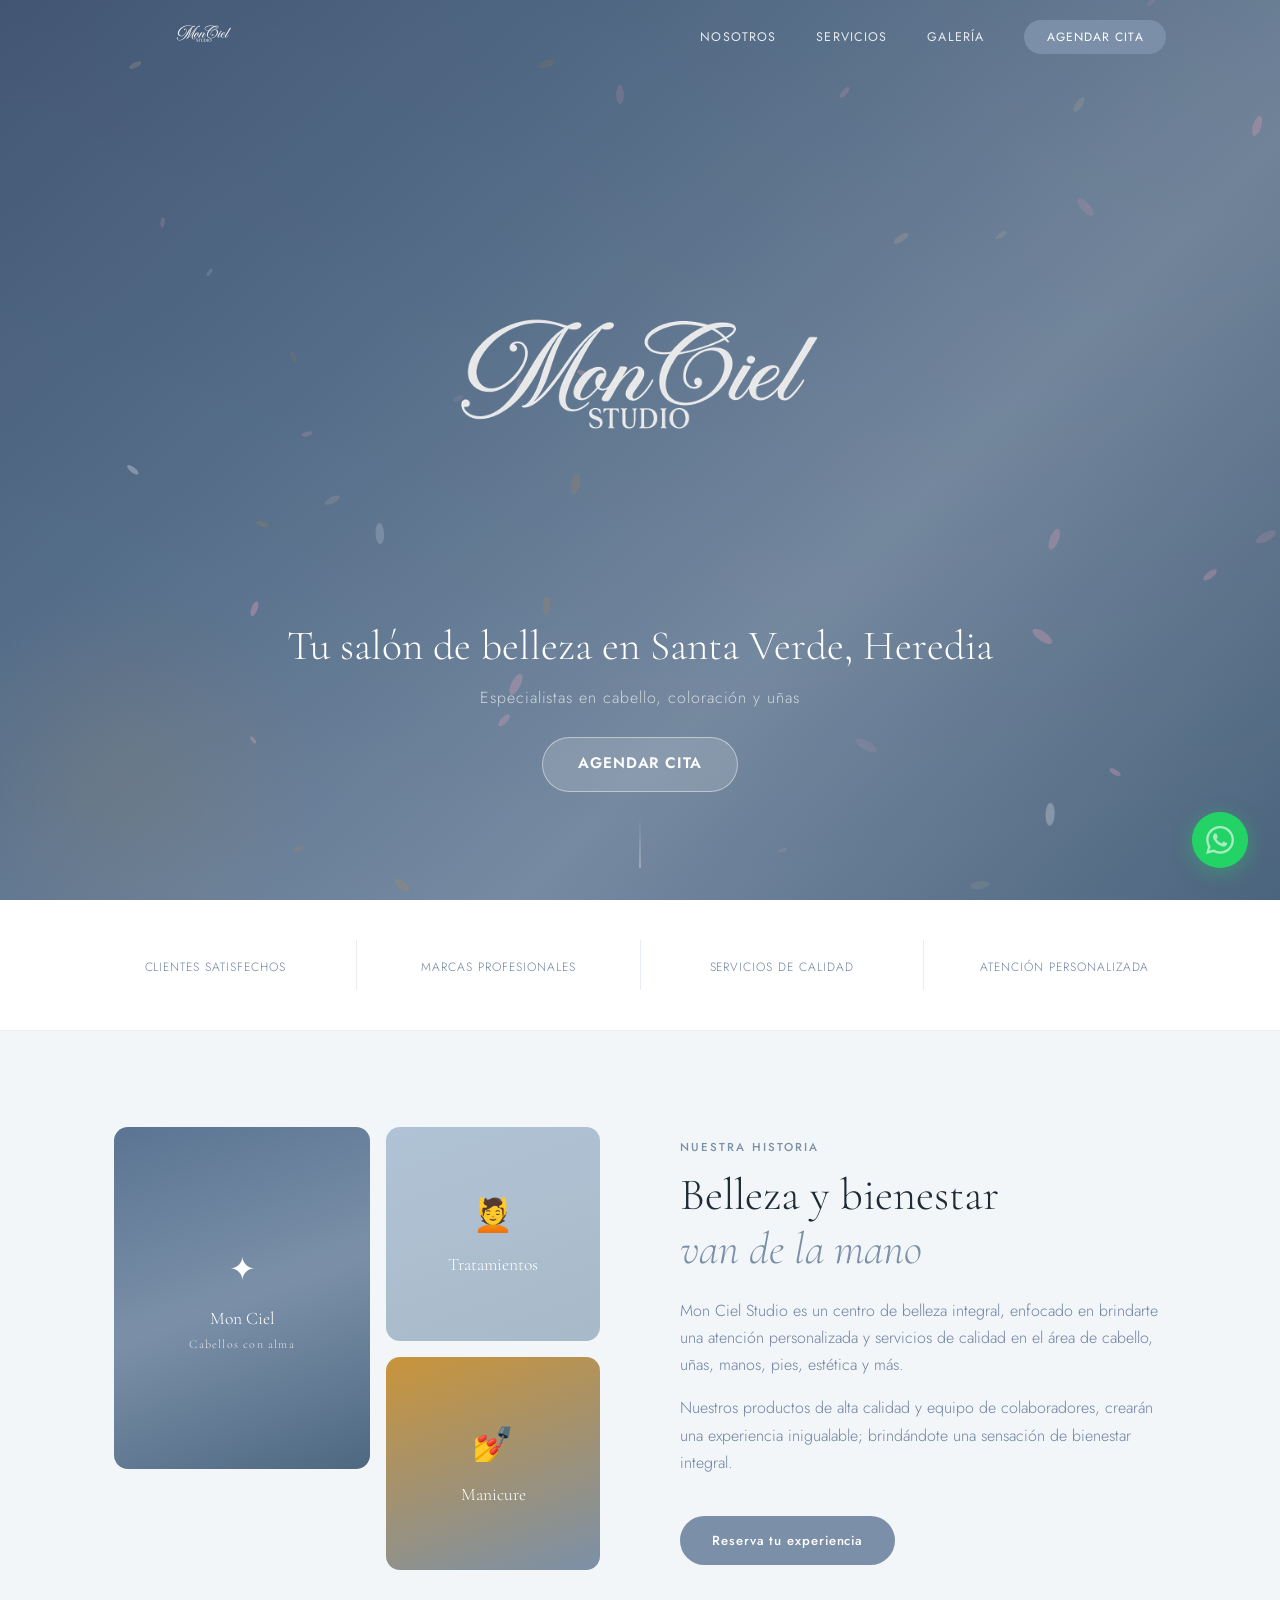
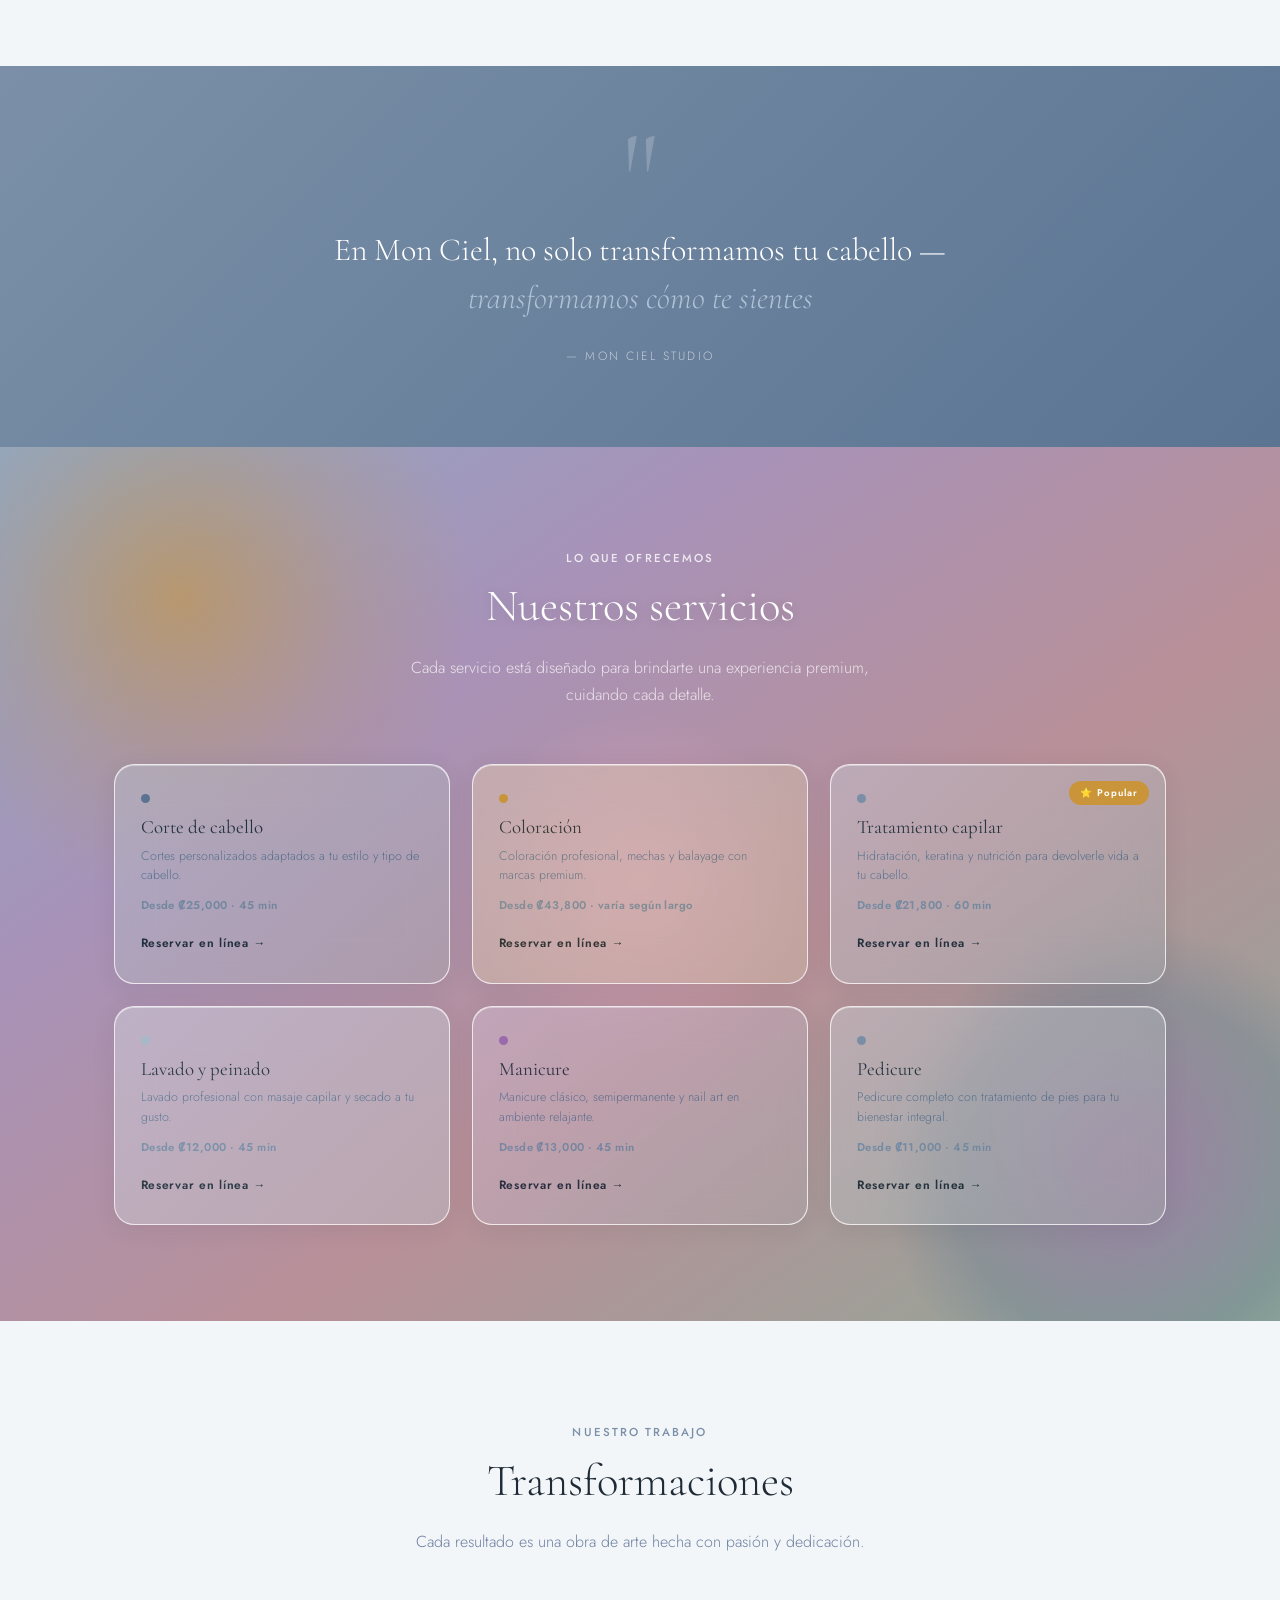
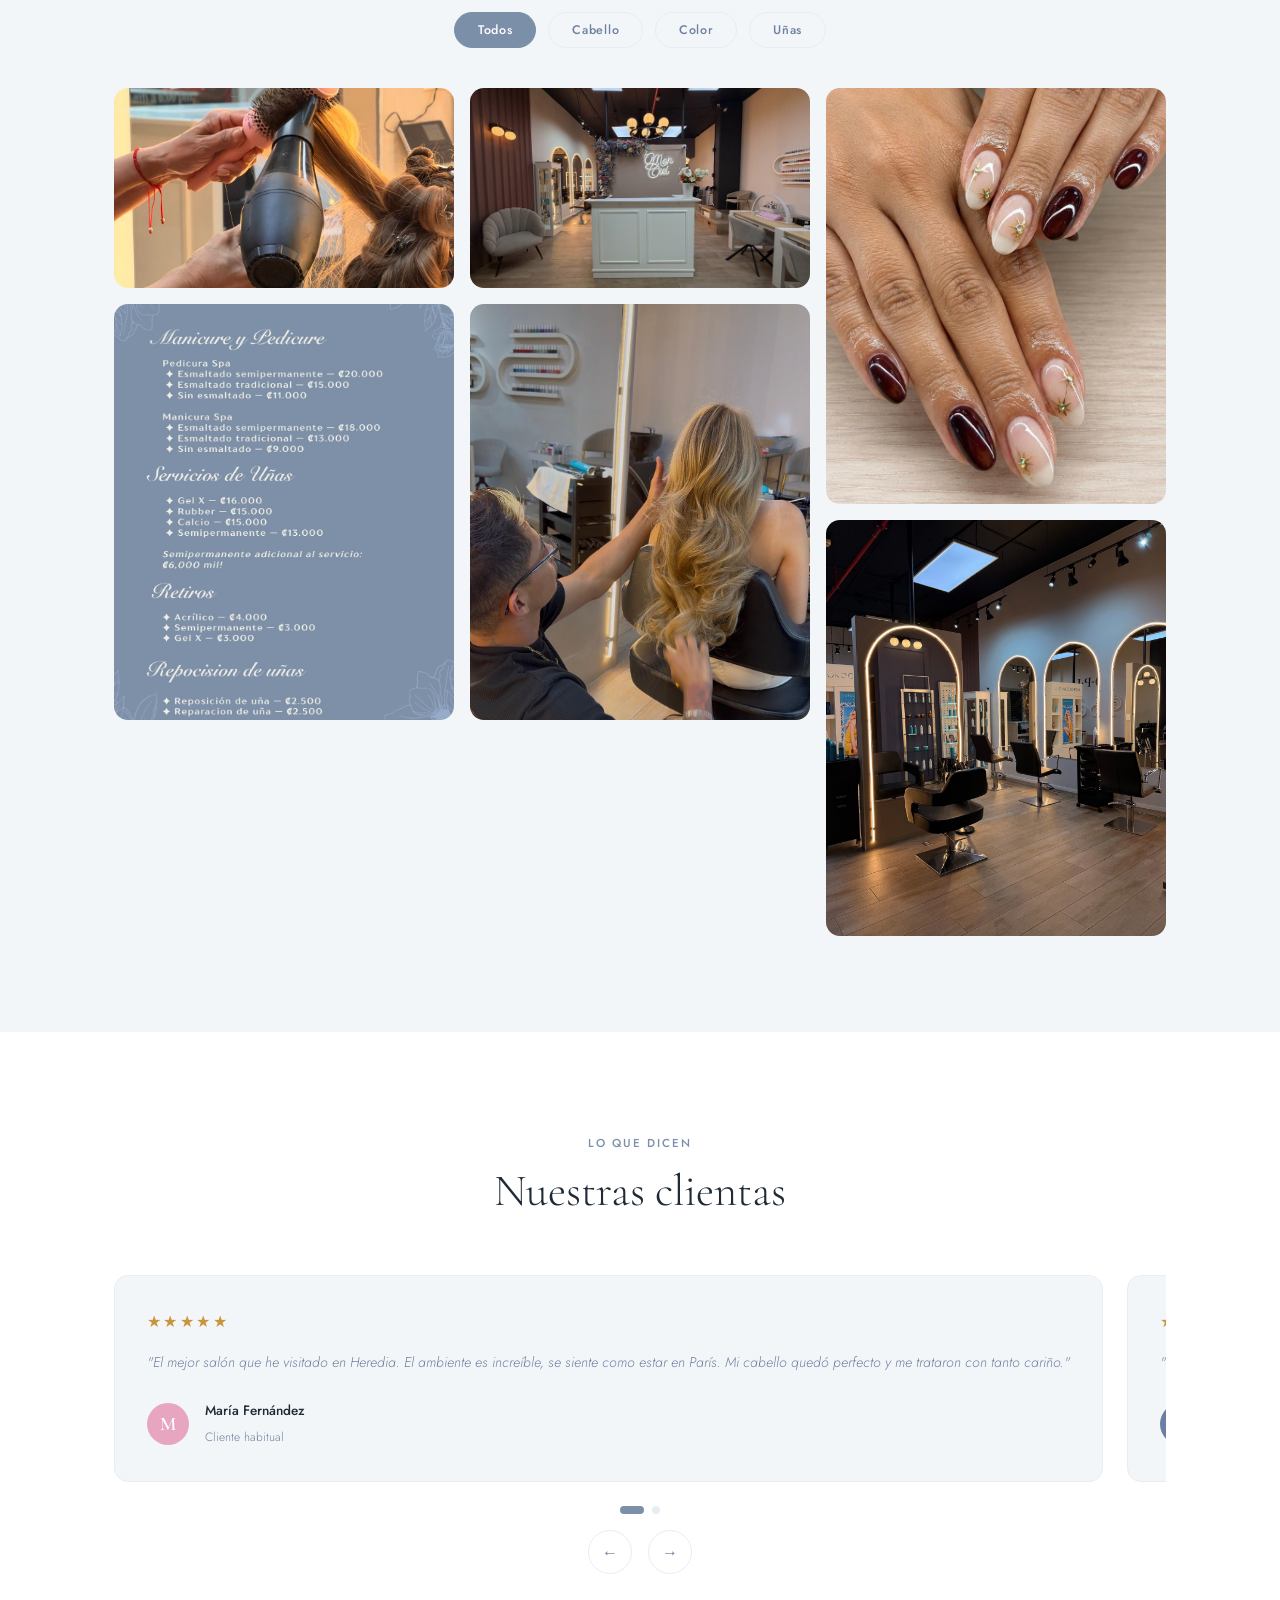
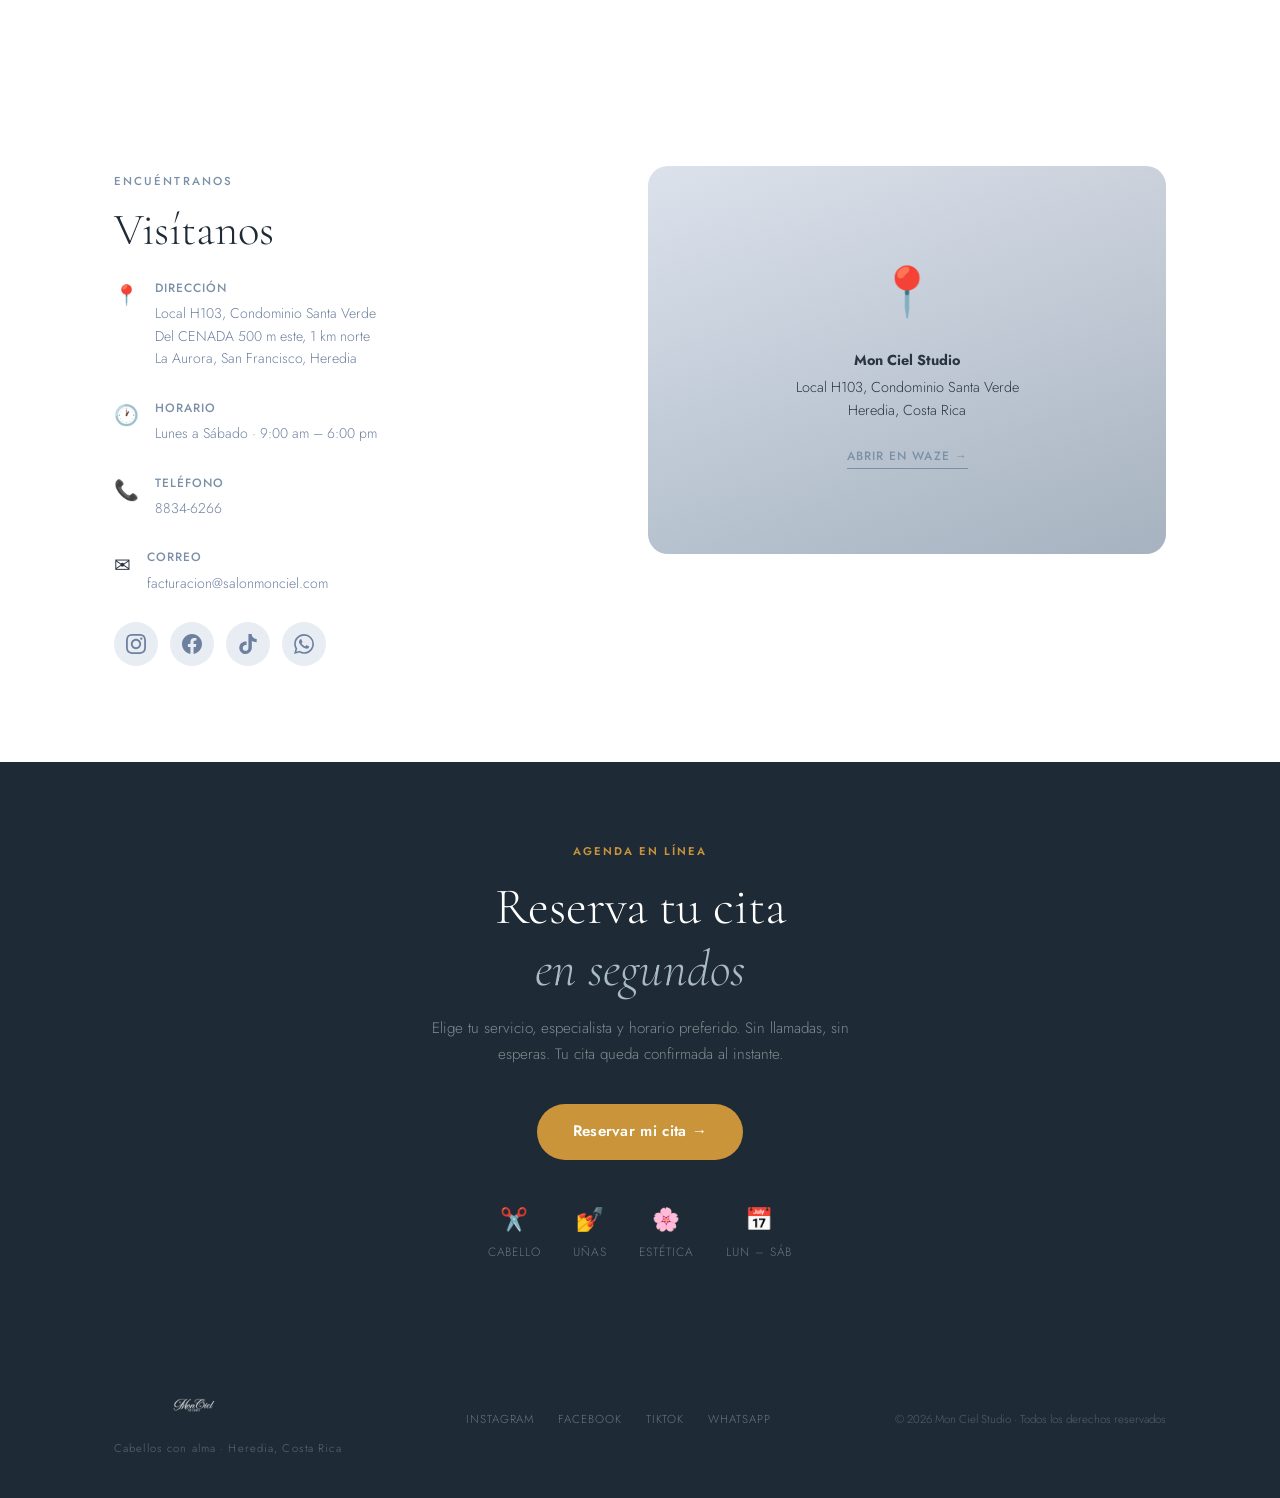
==== commit 39d2f734: "Servicios: fondo vívido y glassmorphism real con blobs decorativos - Fondo azul-lavanda-rosado más s" ====
--- a/index.html
+++ b/index.html
@@ -152,7 +152,8 @@
 
   <!-- SERVICIOS -->
   <section id="servicios" class="section services">
-    <div class="container">
+    <div class="svc-blob-mid"></div>
+    <div class="container" style="position:relative;z-index:1">
       <div class="section-header reveal-up">
         <span class="section-tag">Lo que ofrecemos</span>
         <h2 class="section-title">Nuestros servicios</h2>
--- a/style.css
+++ b/style.css
@@ -810,29 +810,71 @@
 /* ===== SERVICES ===== */
 
 .services {
-    background: linear-gradient(160deg, #dde4ed 0%, #ede7df 45%, #dde4ed 100%);
+    background: linear-gradient(145deg, #8fa8c8 0%, #a892b8 30%, #b89098 60%, #90a898 100%);
     position: relative;
+    overflow: hidden;
+}
+
+/* Blobs decorativos para que el glass tenga algo que difuminar */
+.services::before {
+    content: '';
+    position: absolute;
+    width: 600px; height: 600px;
+    border-radius: 50%;
+    background: radial-gradient(circle, rgba(201,148,58,.6) 0%, rgba(201,148,58,.2) 40%, transparent 70%);
+    top: -150px; left: -120px;
+    pointer-events: none;
+    z-index: 0;
+}
+.services::after {
+    content: '';
+    position: absolute;
+    width: 500px; height: 500px;
+    border-radius: 50%;
+    background: radial-gradient(circle, rgba(155,107,174,.55) 0%, rgba(90,116,146,.3) 50%, transparent 70%);
+    bottom: -100px; right: -100px;
+    pointer-events: none;
+    z-index: 0;
+}
+/* Blob central */
+.svc-blob-mid {
+    position: absolute;
+    width: 350px; height: 350px;
+    border-radius: 50%;
+    background: radial-gradient(circle, rgba(232,165,192,.5) 0%, transparent 70%);
+    top: 50%; left: 50%;
+    transform: translate(-50%, -50%);
+    pointer-events: none;
+    z-index: 0;
 }
 
 .services-grid {
     display: grid;
     grid-template-columns: repeat(3, 1fr);
-    gap: 1.25rem;
-}
+    gap: 1.4rem;
+    position: relative;
+    z-index: 1;
+}
+
+/* Textos del header en sección services */
+.services .section-tag { color: rgba(255,255,255,.8); }
+.services .section-title { color: #fff; text-shadow: 0 1px 12px rgba(30,42,53,.15); }
+.services .section-desc { color: rgba(255,255,255,.75); }
 
 /* ── Glassmorphism service cards ── */
 .svc-glass {
     border-radius: 20px;
-    padding: 1.6rem 1.5rem;
+    padding: 1.8rem 1.6rem;
     display: flex;
     flex-direction: column;
     gap: .5rem;
     position: relative;
     overflow: hidden;
-    border: 1px solid rgba(255,255,255,.65);
-    background: rgba(255,255,255,.52);
-    backdrop-filter: blur(14px);
-    -webkit-backdrop-filter: blur(14px);
+    border: 1px solid rgba(255,255,255,.7);
+    background: rgba(255,255,255,.28);
+    backdrop-filter: blur(18px);
+    -webkit-backdrop-filter: blur(18px);
+    box-shadow: 0 4px 24px rgba(30,42,53,.08), inset 0 1px 0 rgba(255,255,255,.5);
     transition: transform .22s ease, box-shadow .22s ease;
     cursor: default;
 }
@@ -842,7 +884,7 @@
     inset: 0;
     border-radius: 20px;
     background: var(--grad);
-    opacity: .1;
+    opacity: .15;
     pointer-events: none;
 }
 .svc-glass:hover {
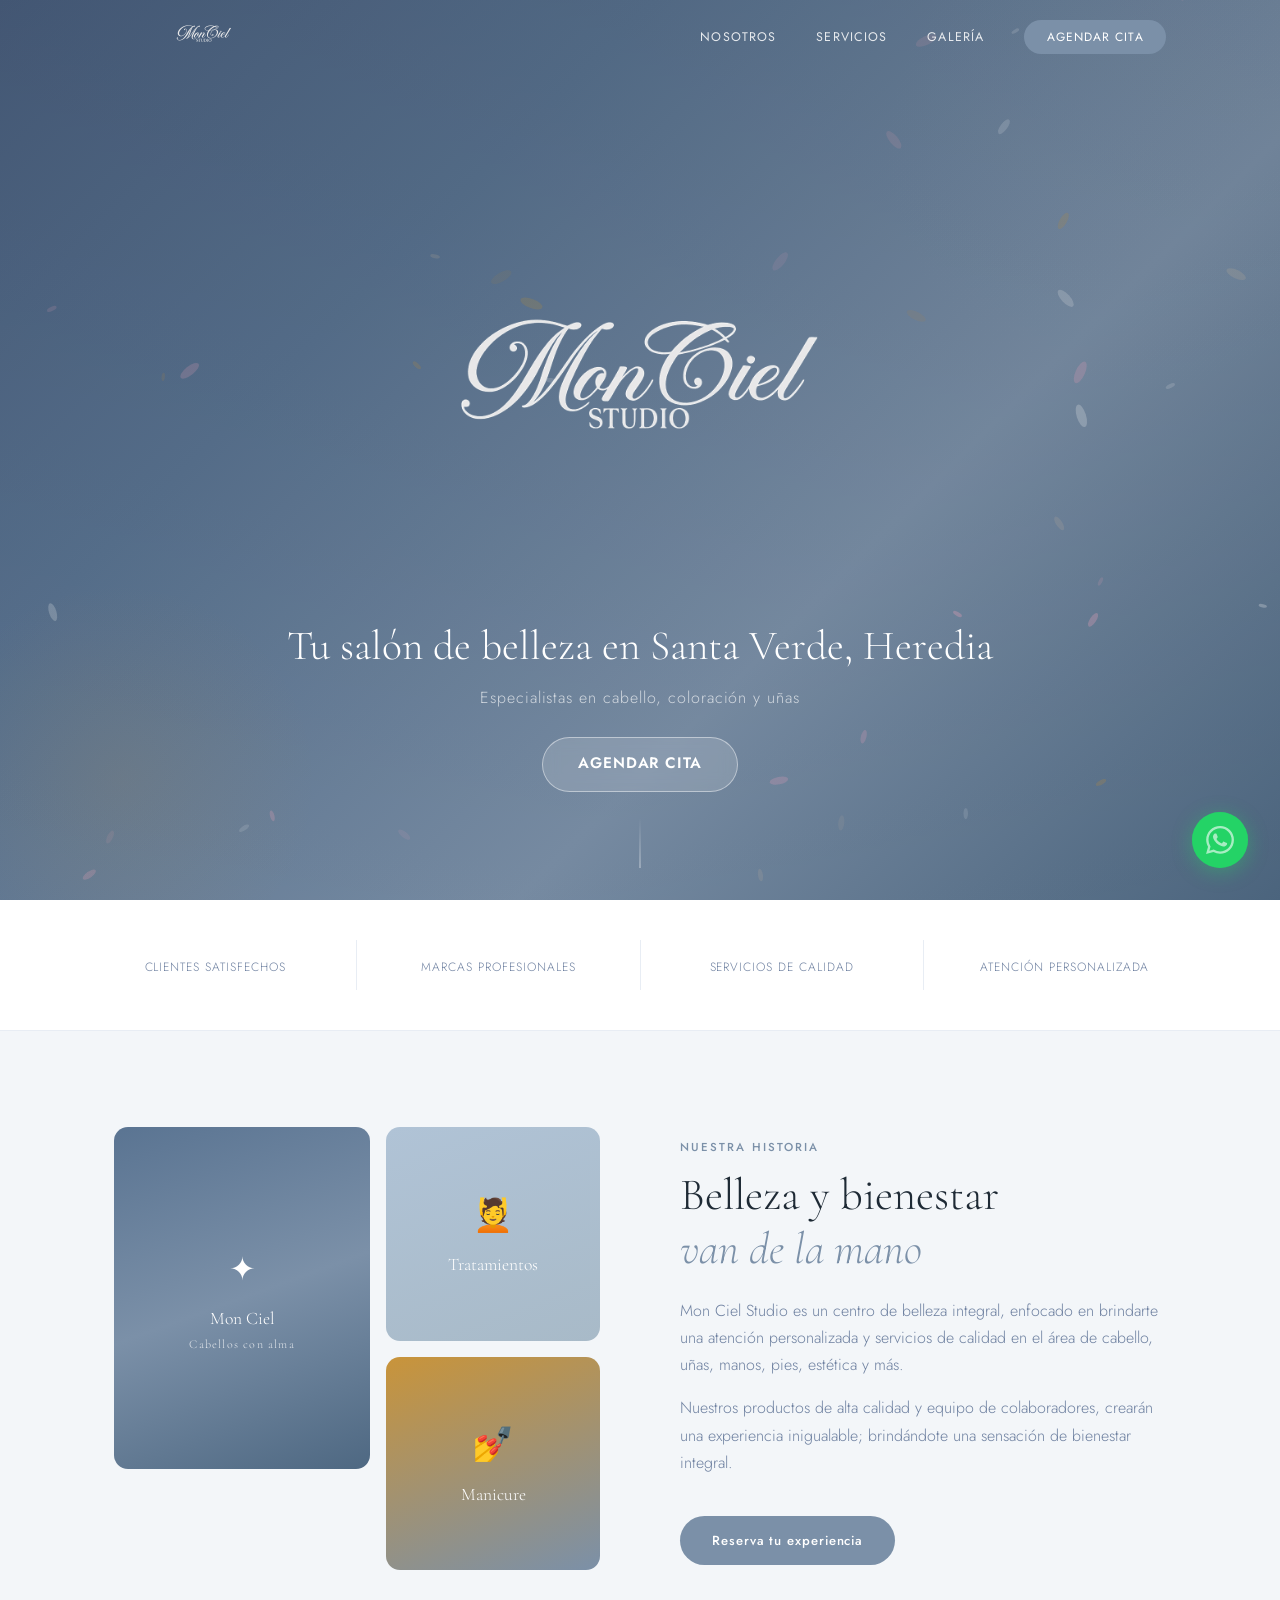
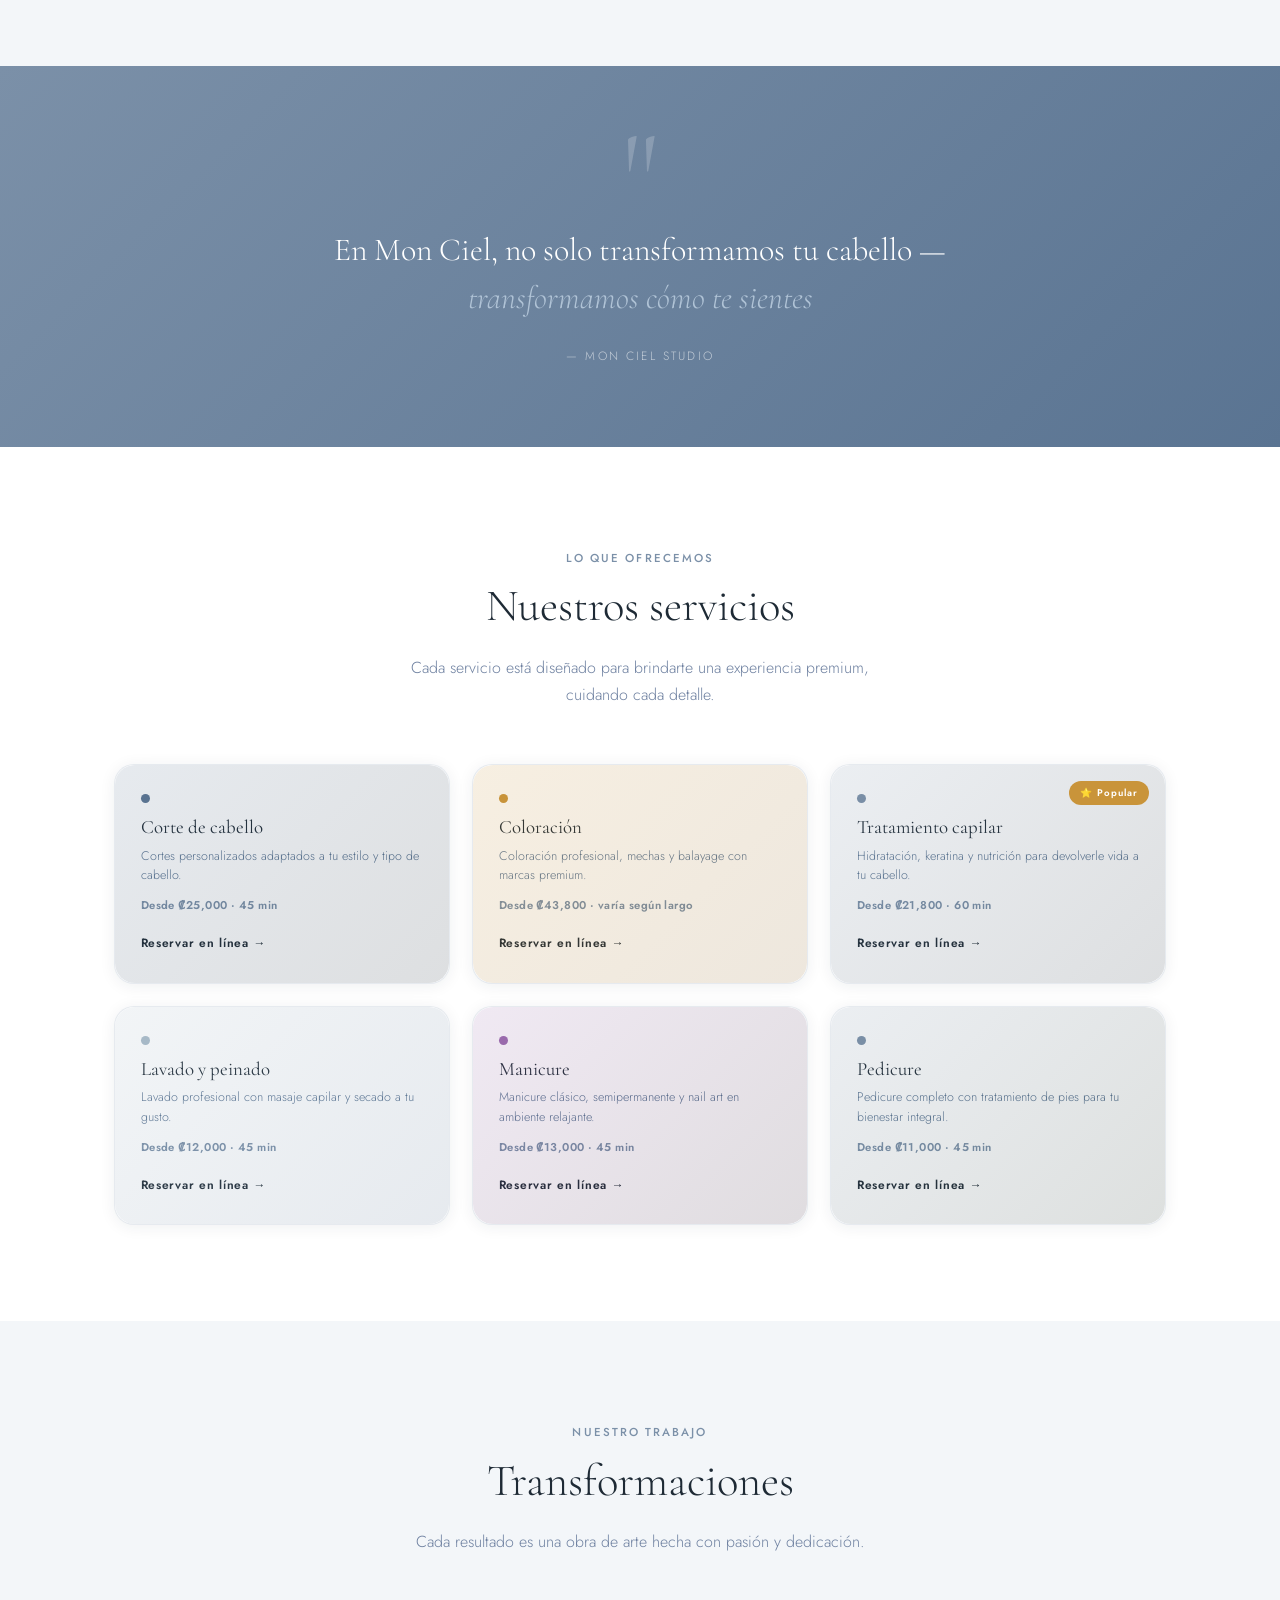
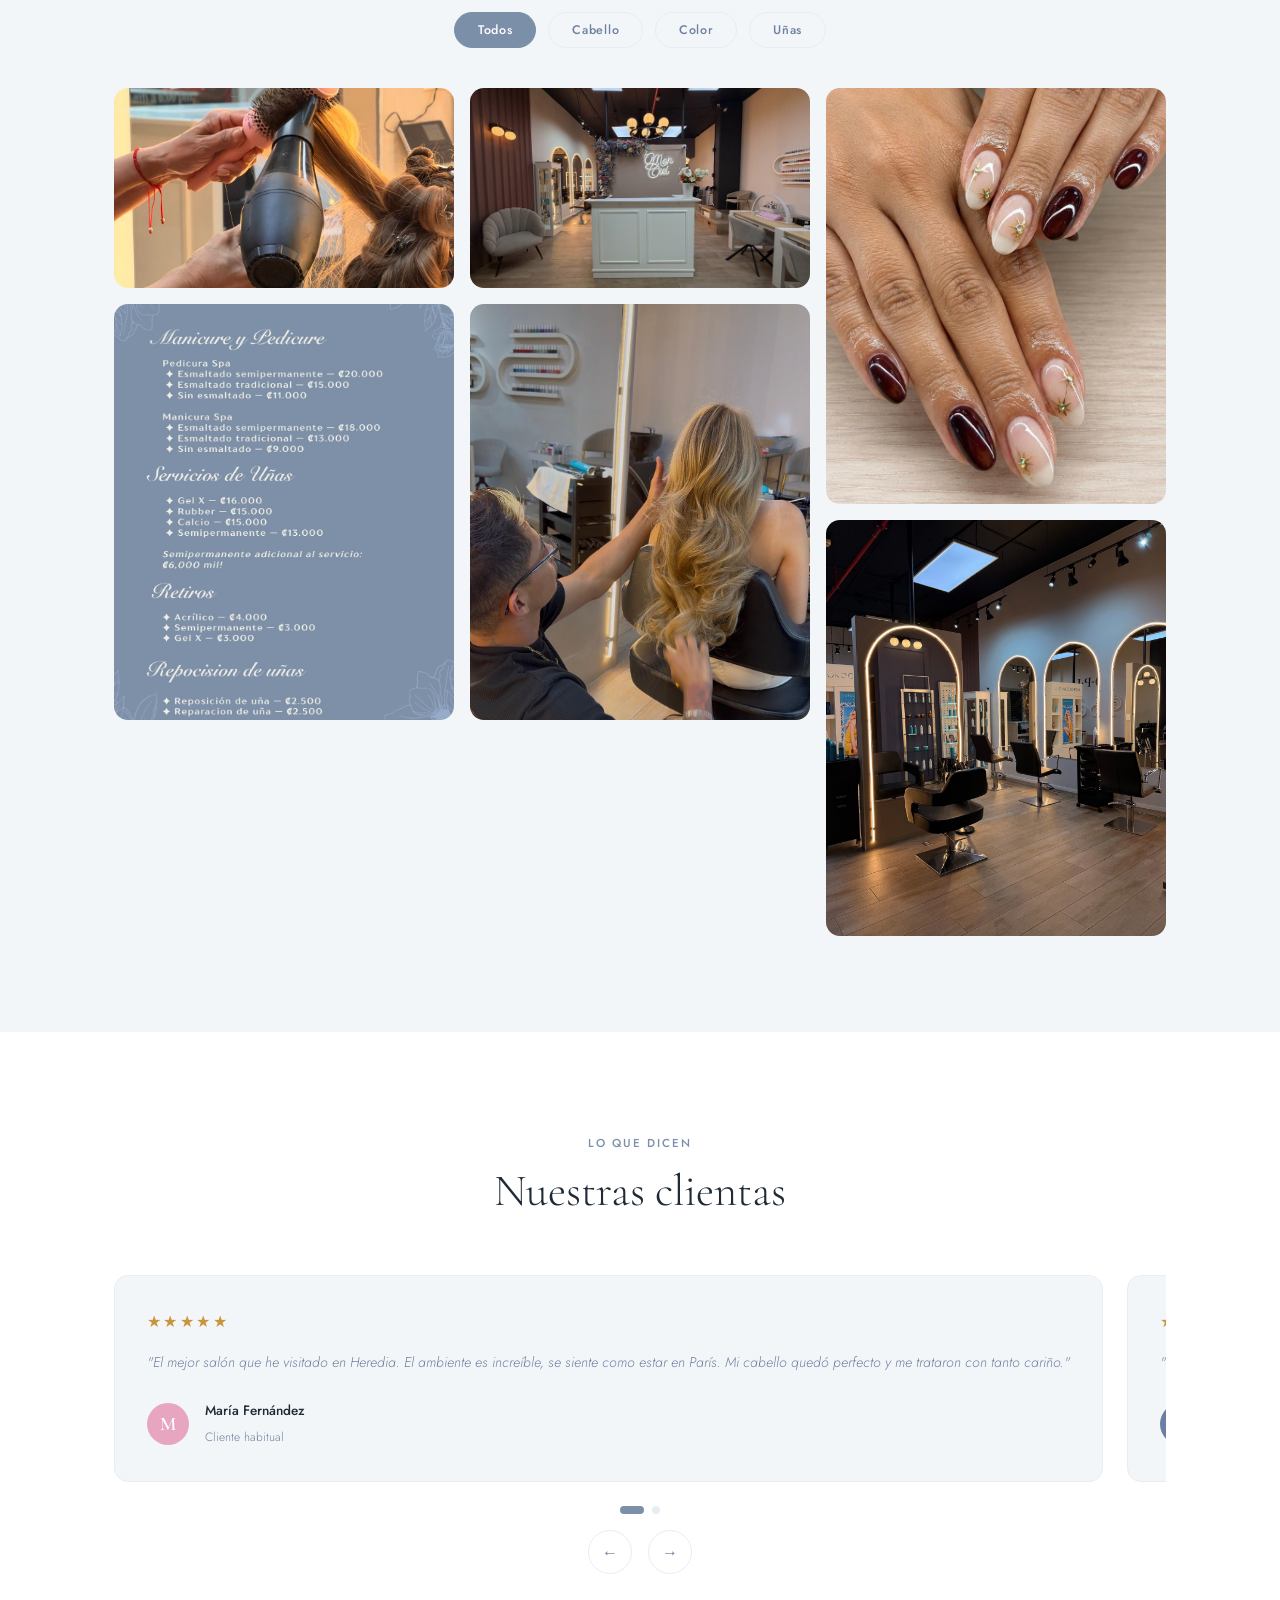
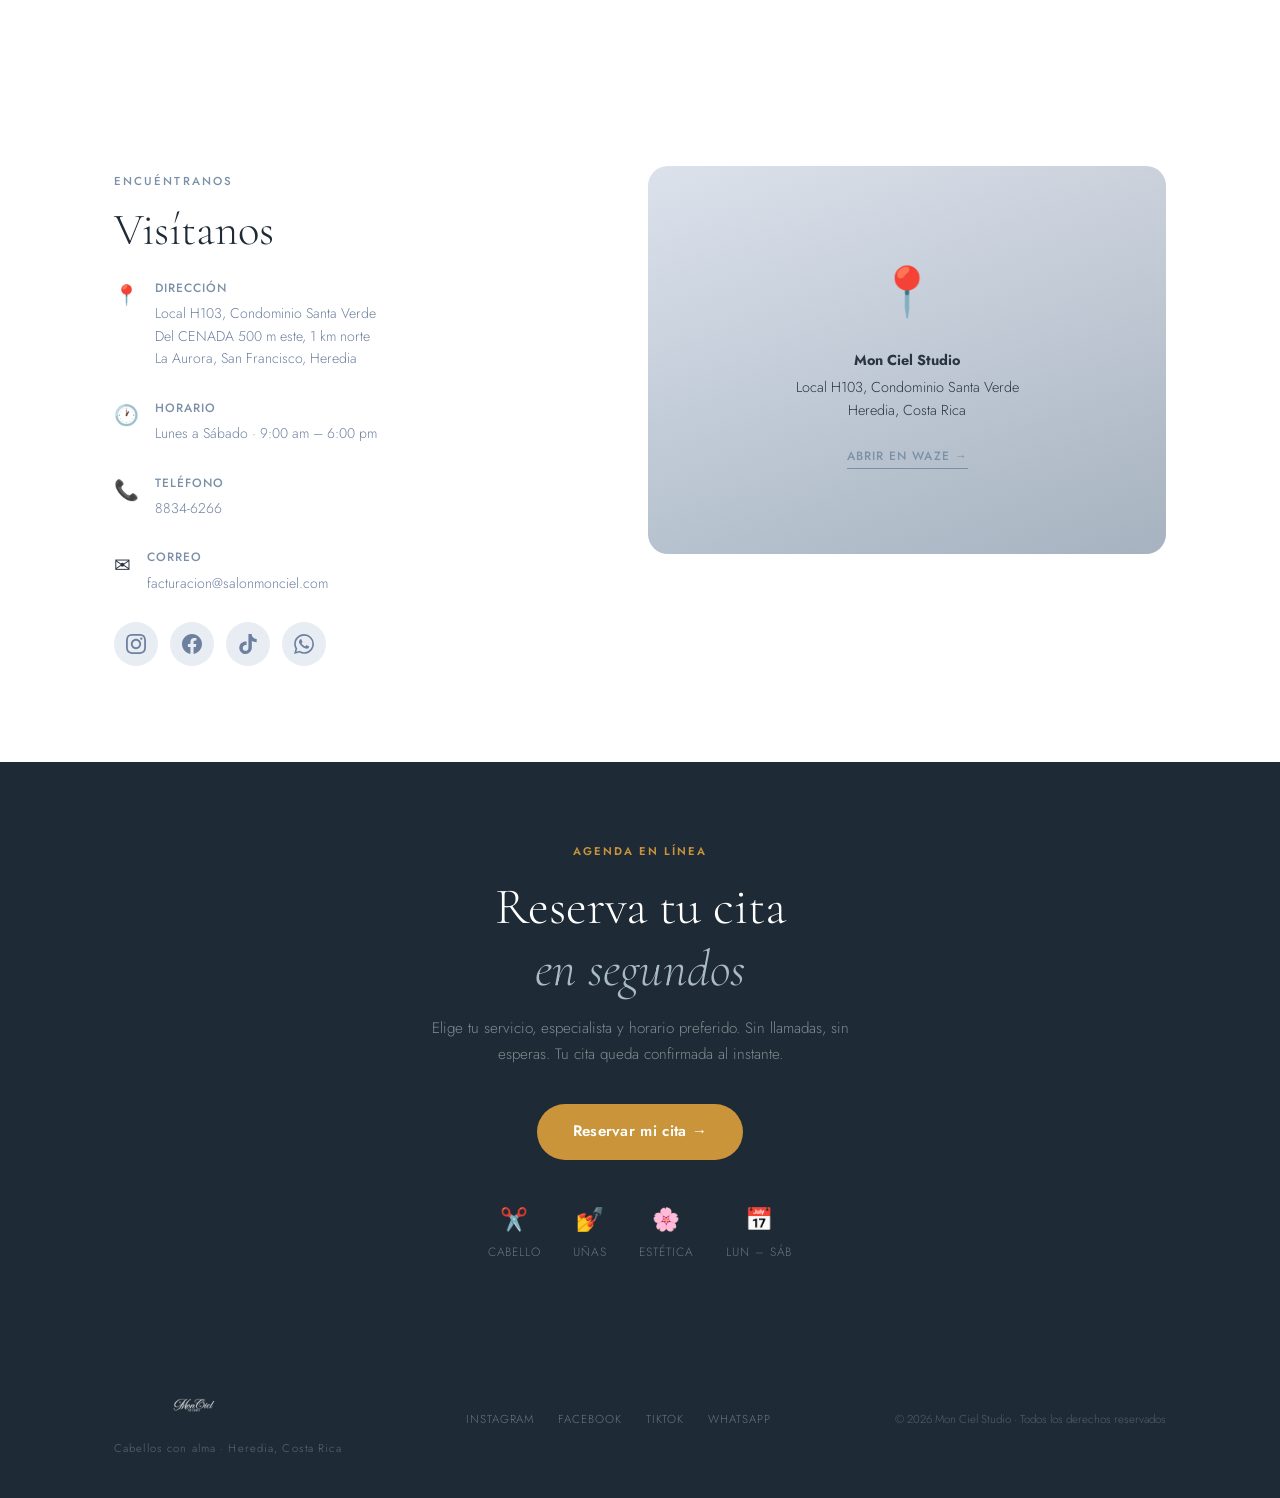
==== commit 78e8deba: "Servicios: fondo blanco, tarjetas limpias con formato nuevo - Fondo blanco como antes, sin blobs ni " ====
--- a/index.html
+++ b/index.html
@@ -152,8 +152,7 @@
 
   <!-- SERVICIOS -->
   <section id="servicios" class="section services">
-    <div class="svc-blob-mid"></div>
-    <div class="container" style="position:relative;z-index:1">
+    <div class="container">
       <div class="section-header reveal-up">
         <span class="section-tag">Lo que ofrecemos</span>
         <h2 class="section-title">Nuestros servicios</h2>
--- a/style.css
+++ b/style.css
@@ -810,42 +810,8 @@
 /* ===== SERVICES ===== */
 
 .services {
-    background: linear-gradient(145deg, #8fa8c8 0%, #a892b8 30%, #b89098 60%, #90a898 100%);
+    background: var(--white);
     position: relative;
-    overflow: hidden;
-}
-
-/* Blobs decorativos para que el glass tenga algo que difuminar */
-.services::before {
-    content: '';
-    position: absolute;
-    width: 600px; height: 600px;
-    border-radius: 50%;
-    background: radial-gradient(circle, rgba(201,148,58,.6) 0%, rgba(201,148,58,.2) 40%, transparent 70%);
-    top: -150px; left: -120px;
-    pointer-events: none;
-    z-index: 0;
-}
-.services::after {
-    content: '';
-    position: absolute;
-    width: 500px; height: 500px;
-    border-radius: 50%;
-    background: radial-gradient(circle, rgba(155,107,174,.55) 0%, rgba(90,116,146,.3) 50%, transparent 70%);
-    bottom: -100px; right: -100px;
-    pointer-events: none;
-    z-index: 0;
-}
-/* Blob central */
-.svc-blob-mid {
-    position: absolute;
-    width: 350px; height: 350px;
-    border-radius: 50%;
-    background: radial-gradient(circle, rgba(232,165,192,.5) 0%, transparent 70%);
-    top: 50%; left: 50%;
-    transform: translate(-50%, -50%);
-    pointer-events: none;
-    z-index: 0;
 }
 
 .services-grid {
@@ -856,11 +822,6 @@
     z-index: 1;
 }
 
-/* Textos del header en sección services */
-.services .section-tag { color: rgba(255,255,255,.8); }
-.services .section-title { color: #fff; text-shadow: 0 1px 12px rgba(30,42,53,.15); }
-.services .section-desc { color: rgba(255,255,255,.75); }
-
 /* ── Glassmorphism service cards ── */
 .svc-glass {
     border-radius: 20px;
@@ -870,11 +831,9 @@
     gap: .5rem;
     position: relative;
     overflow: hidden;
-    border: 1px solid rgba(255,255,255,.7);
-    background: rgba(255,255,255,.28);
-    backdrop-filter: blur(18px);
-    -webkit-backdrop-filter: blur(18px);
-    box-shadow: 0 4px 24px rgba(30,42,53,.08), inset 0 1px 0 rgba(255,255,255,.5);
+    border: 1px solid rgba(90,116,146,.15);
+    background: #fff;
+    box-shadow: 0 2px 16px rgba(30,42,53,.07);
     transition: transform .22s ease, box-shadow .22s ease;
     cursor: default;
 }
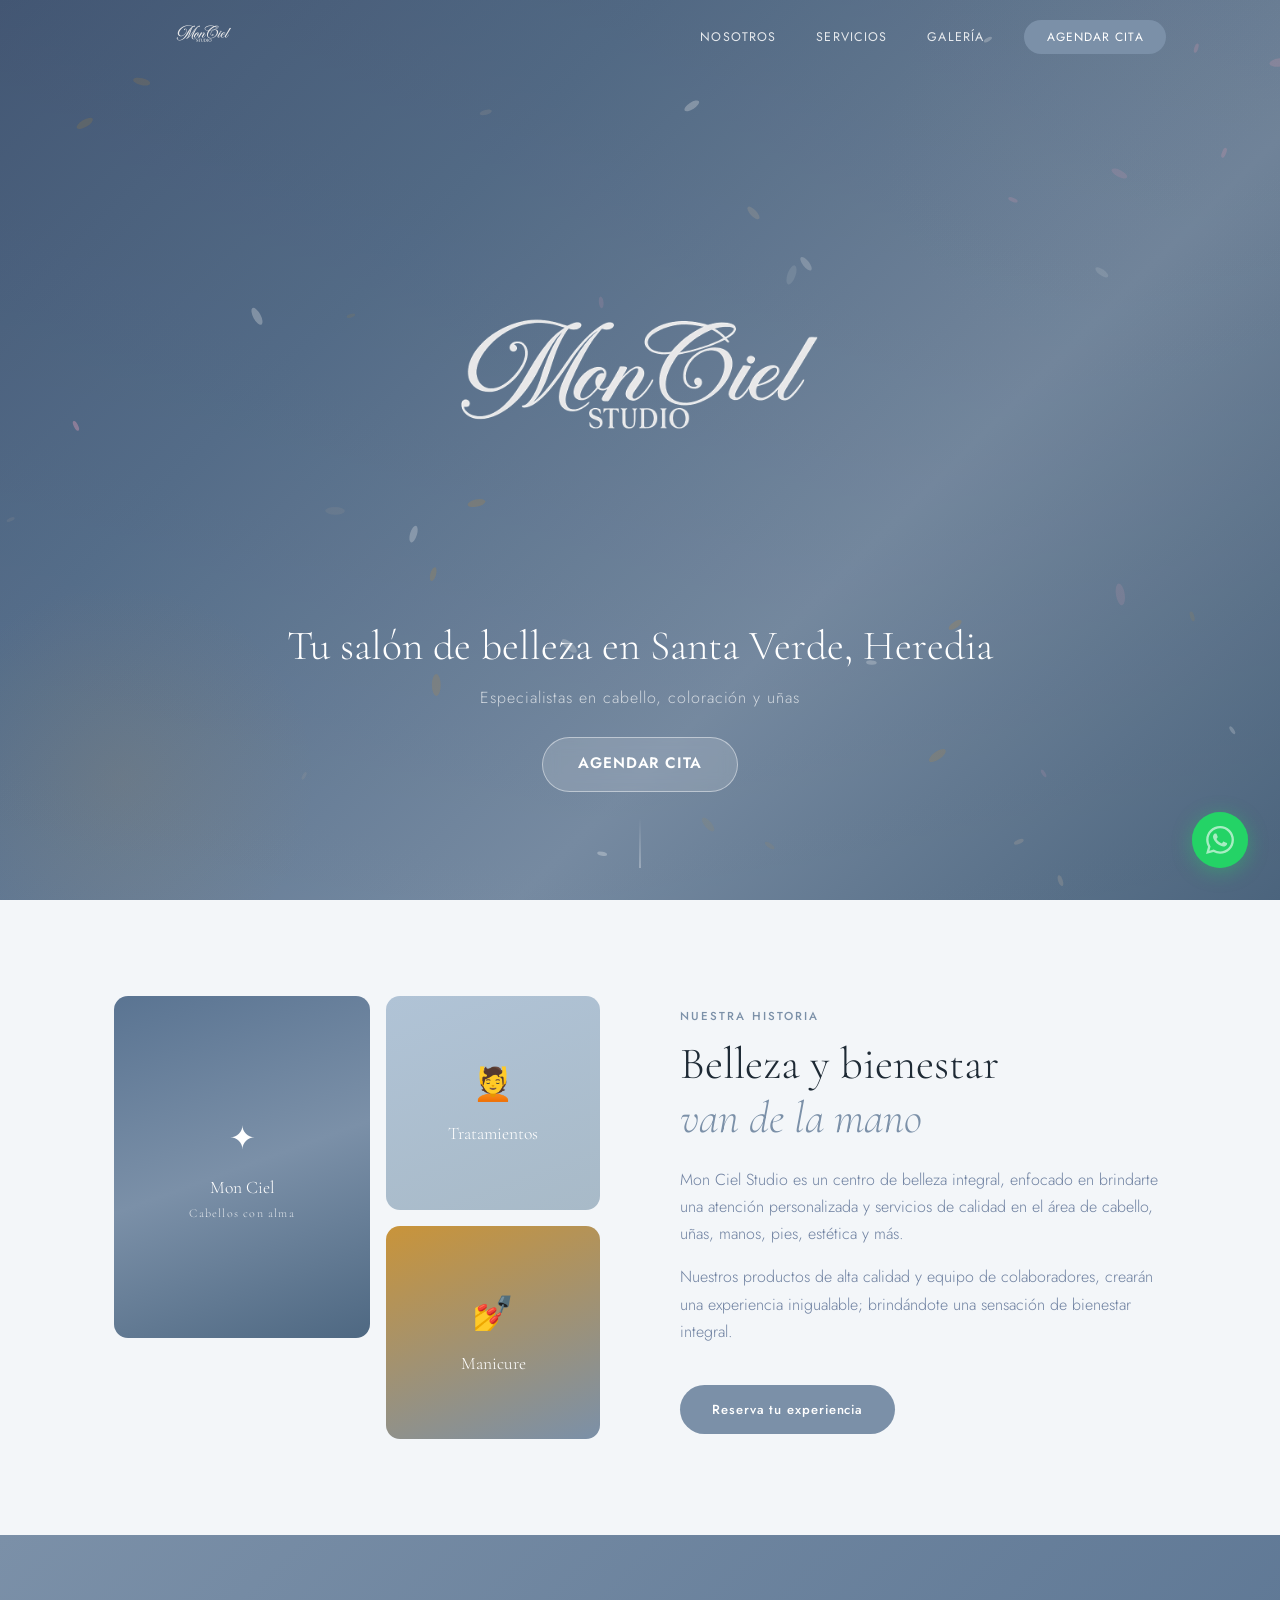
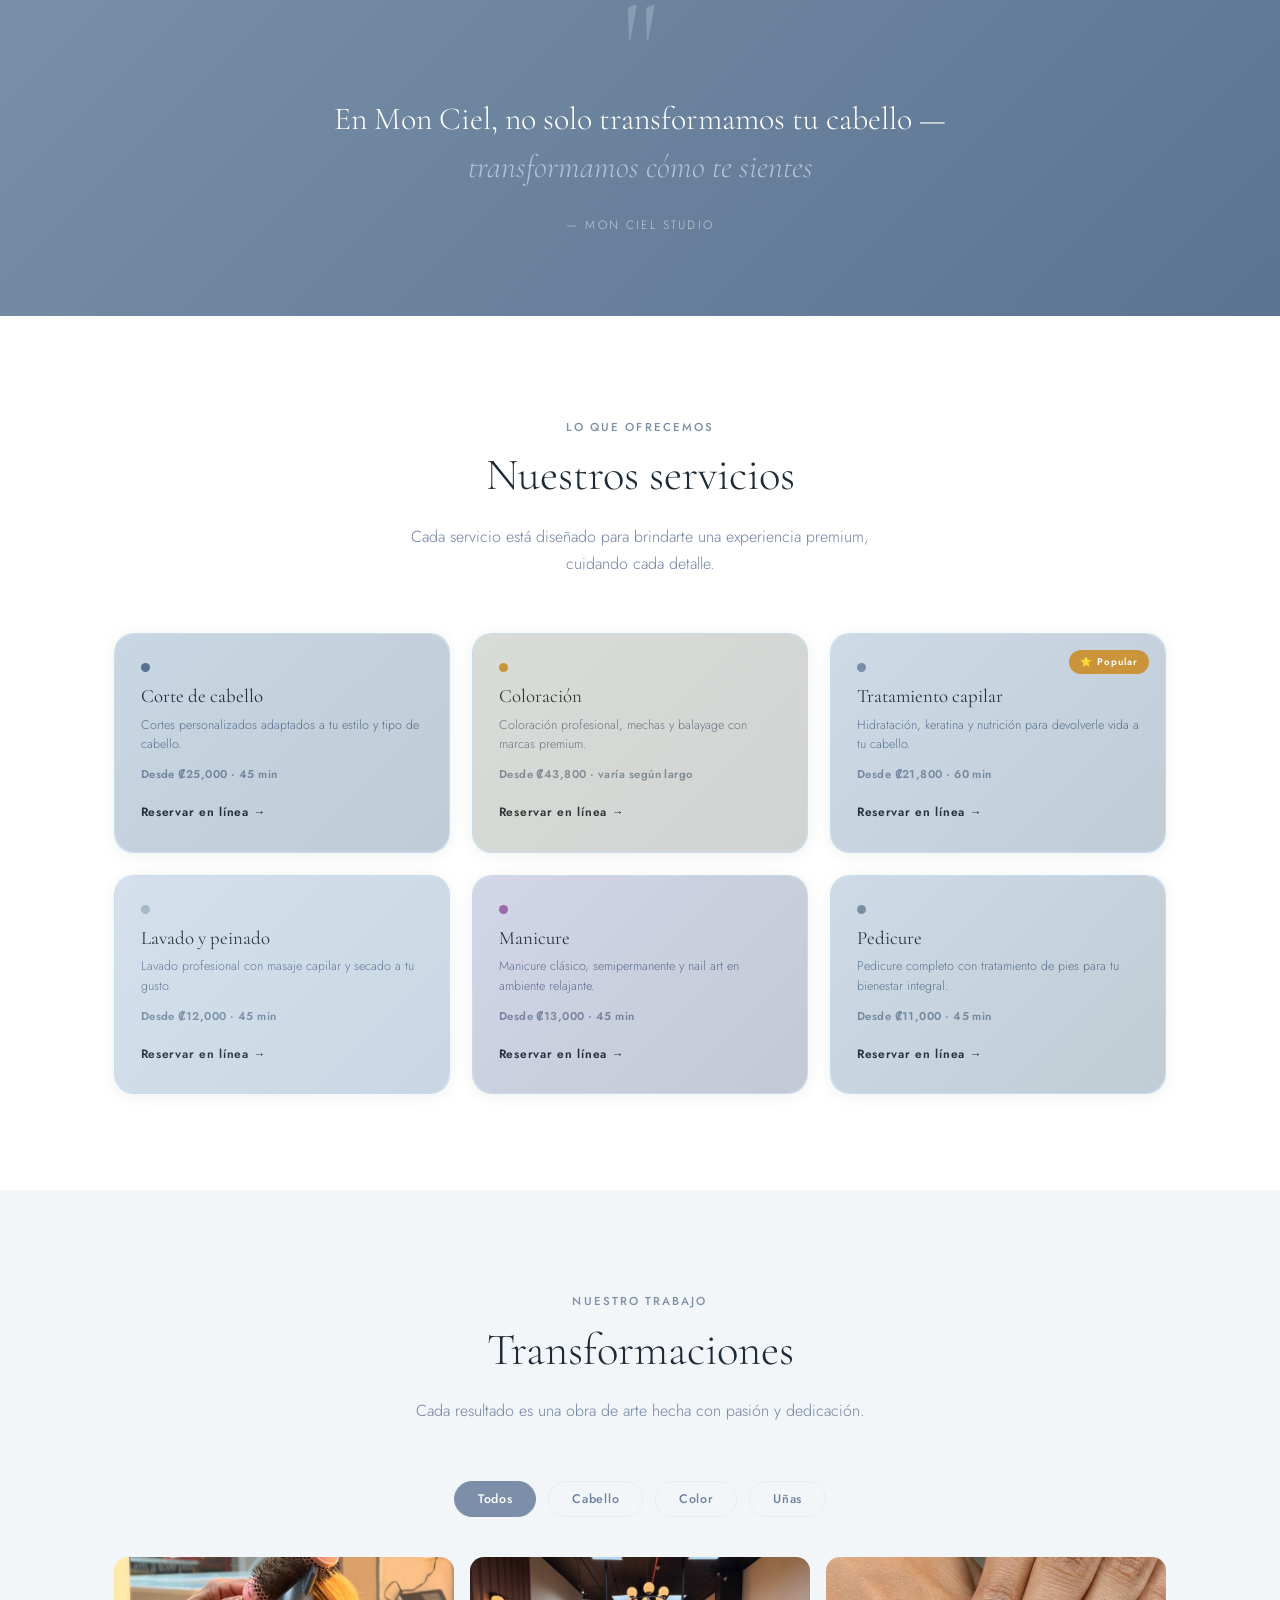
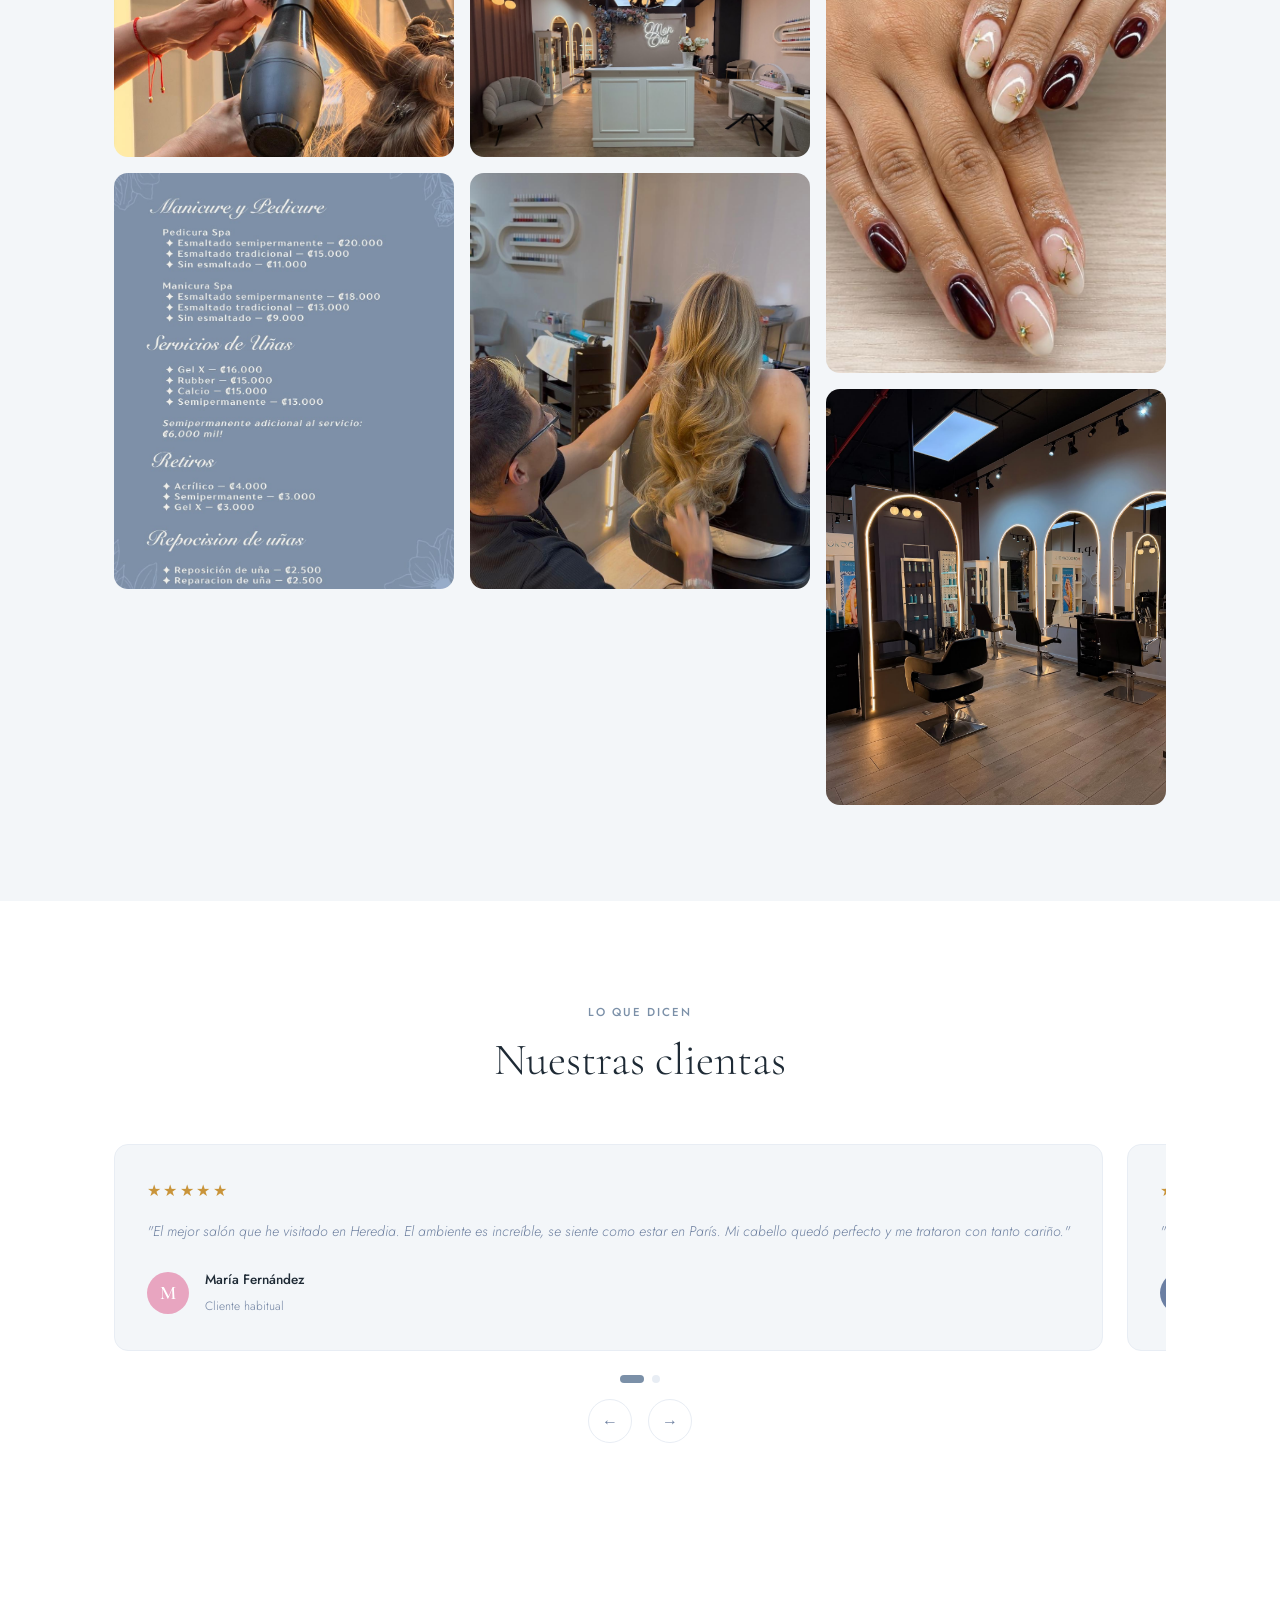
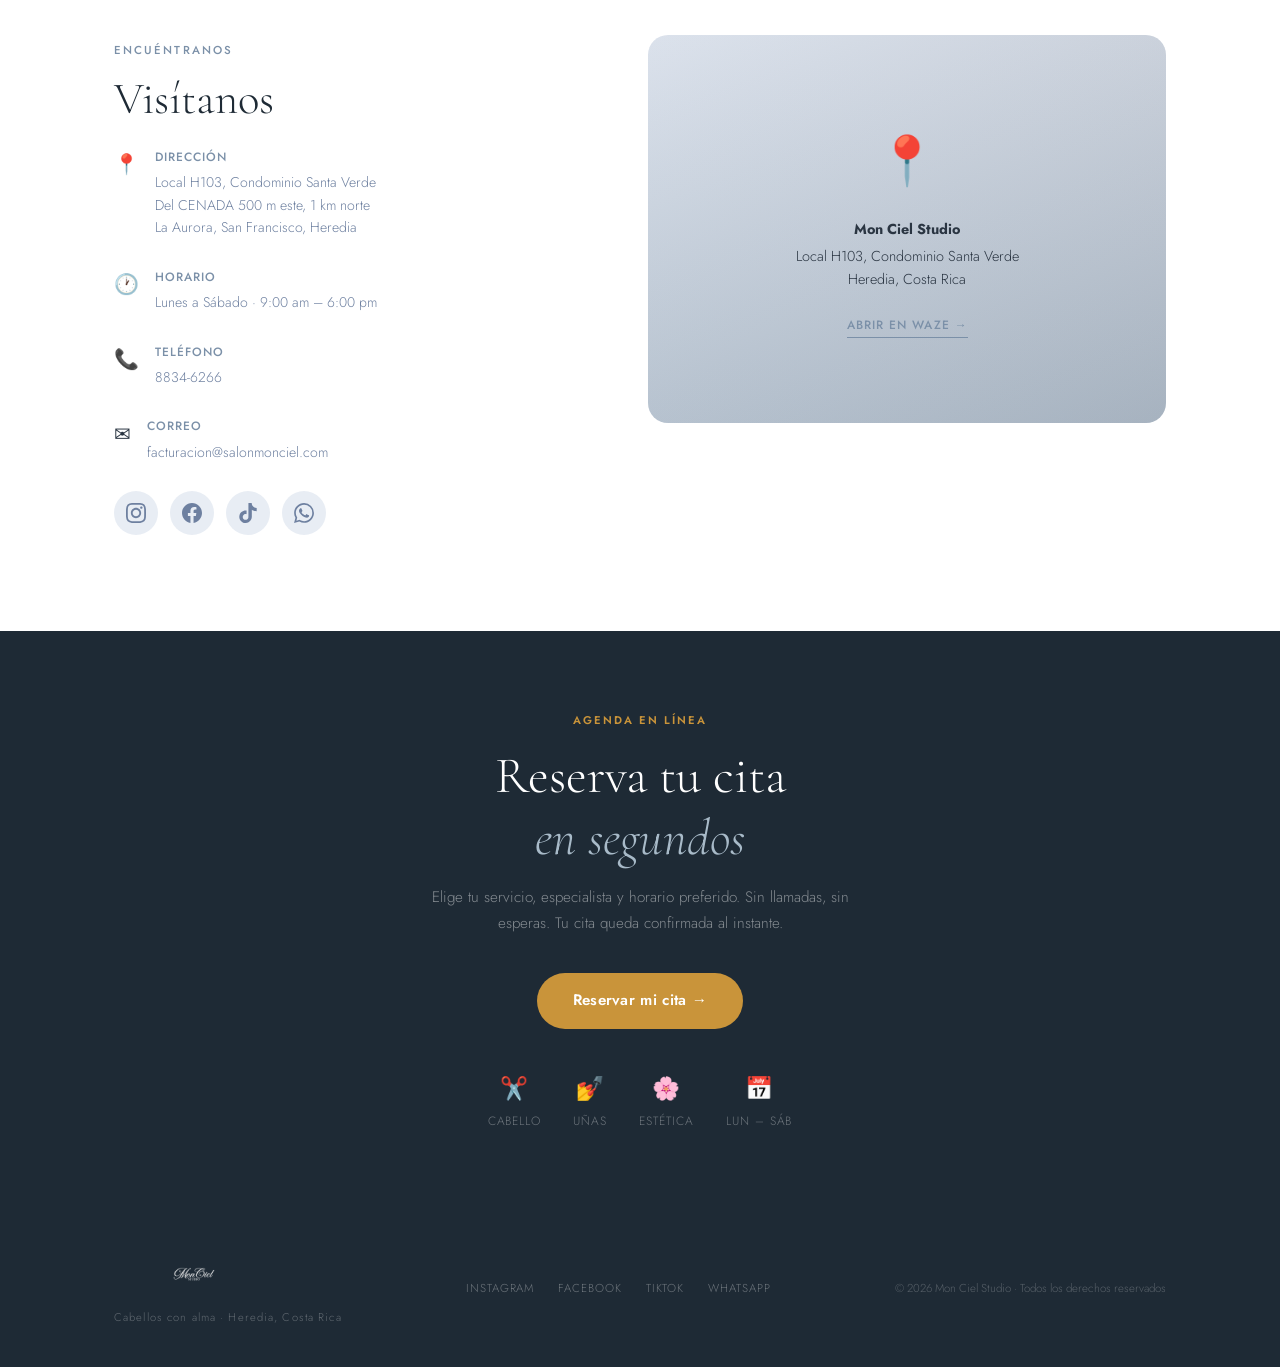
==== commit 9b1be08c: "Mejoras generales: quitar stats, arreglar galería y bug especialistas - Elimina sección stats-bar (n" ====
--- a/index.html
+++ b/index.html
@@ -86,26 +86,6 @@
     <div class="hero-deco deco-2"></div>
   </section>
 
-  <!-- STATS -->
-  <section class="stats-bar">
-    <div class="container stats-grid">
-      <div class="stat-item reveal-up">
-        <p>Clientes satisfechos</p>
-      </div>
-      <div class="stat-divider"></div>
-      <div class="stat-item reveal-up" style="--delay:.1s">
-        <p>Marcas profesionales</p>
-      </div>
-      <div class="stat-divider"></div>
-      <div class="stat-item reveal-up" style="--delay:.2s">
-        <p>Servicios de calidad</p>
-      </div>
-      <div class="stat-divider"></div>
-      <div class="stat-item reveal-up" style="--delay:.3s">
-        <p>Atención personalizada</p>
-      </div>
-    </div>
-  </section>
 
   <!-- NOSOTROS -->
   <section id="nosotros" class="section about">
--- a/style.css
+++ b/style.css
@@ -814,6 +814,7 @@
     position: relative;
 }
 
+
 .services-grid {
     display: grid;
     grid-template-columns: repeat(3, 1fr);
@@ -822,7 +823,7 @@
     z-index: 1;
 }
 
-/* ── Glassmorphism service cards ── */
+/* ── Service cards celeste ── */
 .svc-glass {
     border-radius: 20px;
     padding: 1.8rem 1.6rem;
@@ -831,8 +832,8 @@
     gap: .5rem;
     position: relative;
     overflow: hidden;
-    border: 1px solid rgba(90,116,146,.15);
-    background: #fff;
+    border: 1px solid rgba(176,195,214,.4);
+    background: #dce8f2;
     box-shadow: 0 2px 16px rgba(30,42,53,.07);
     transition: transform .22s ease, box-shadow .22s ease;
     cursor: default;
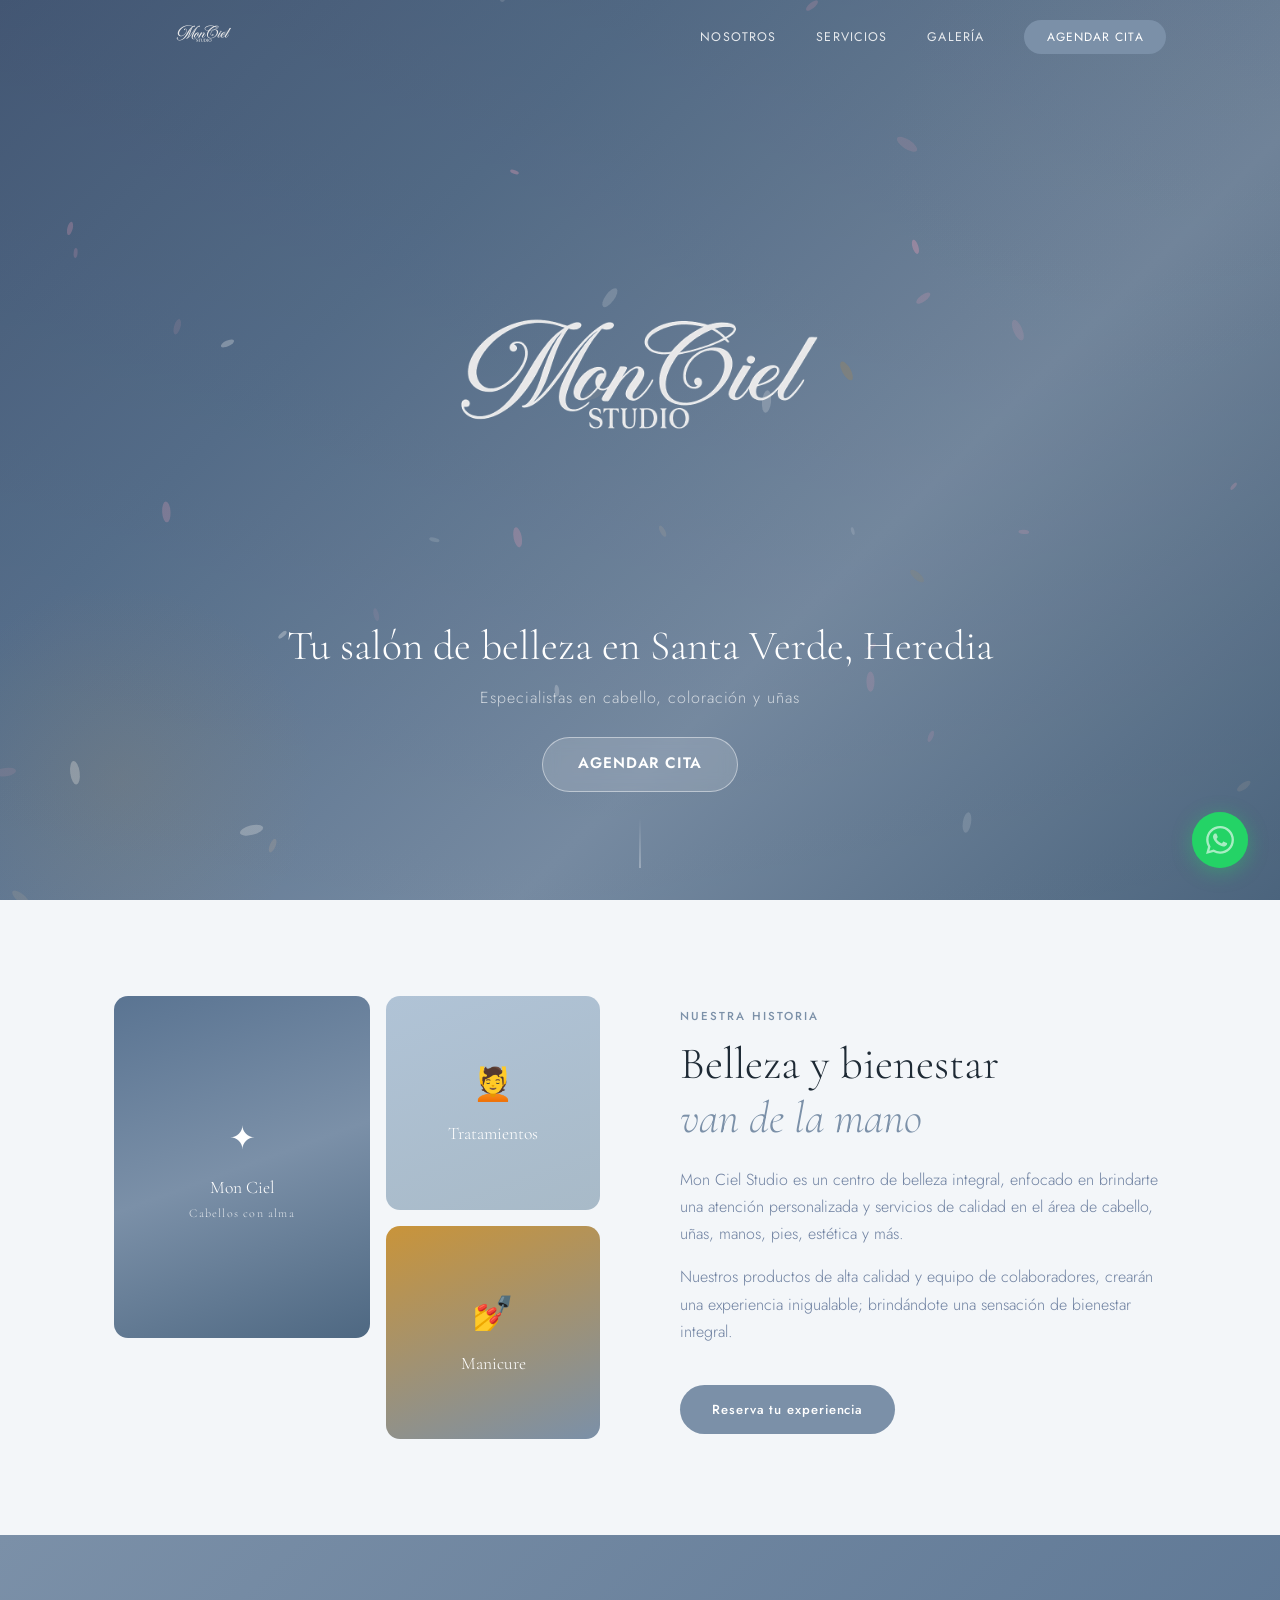
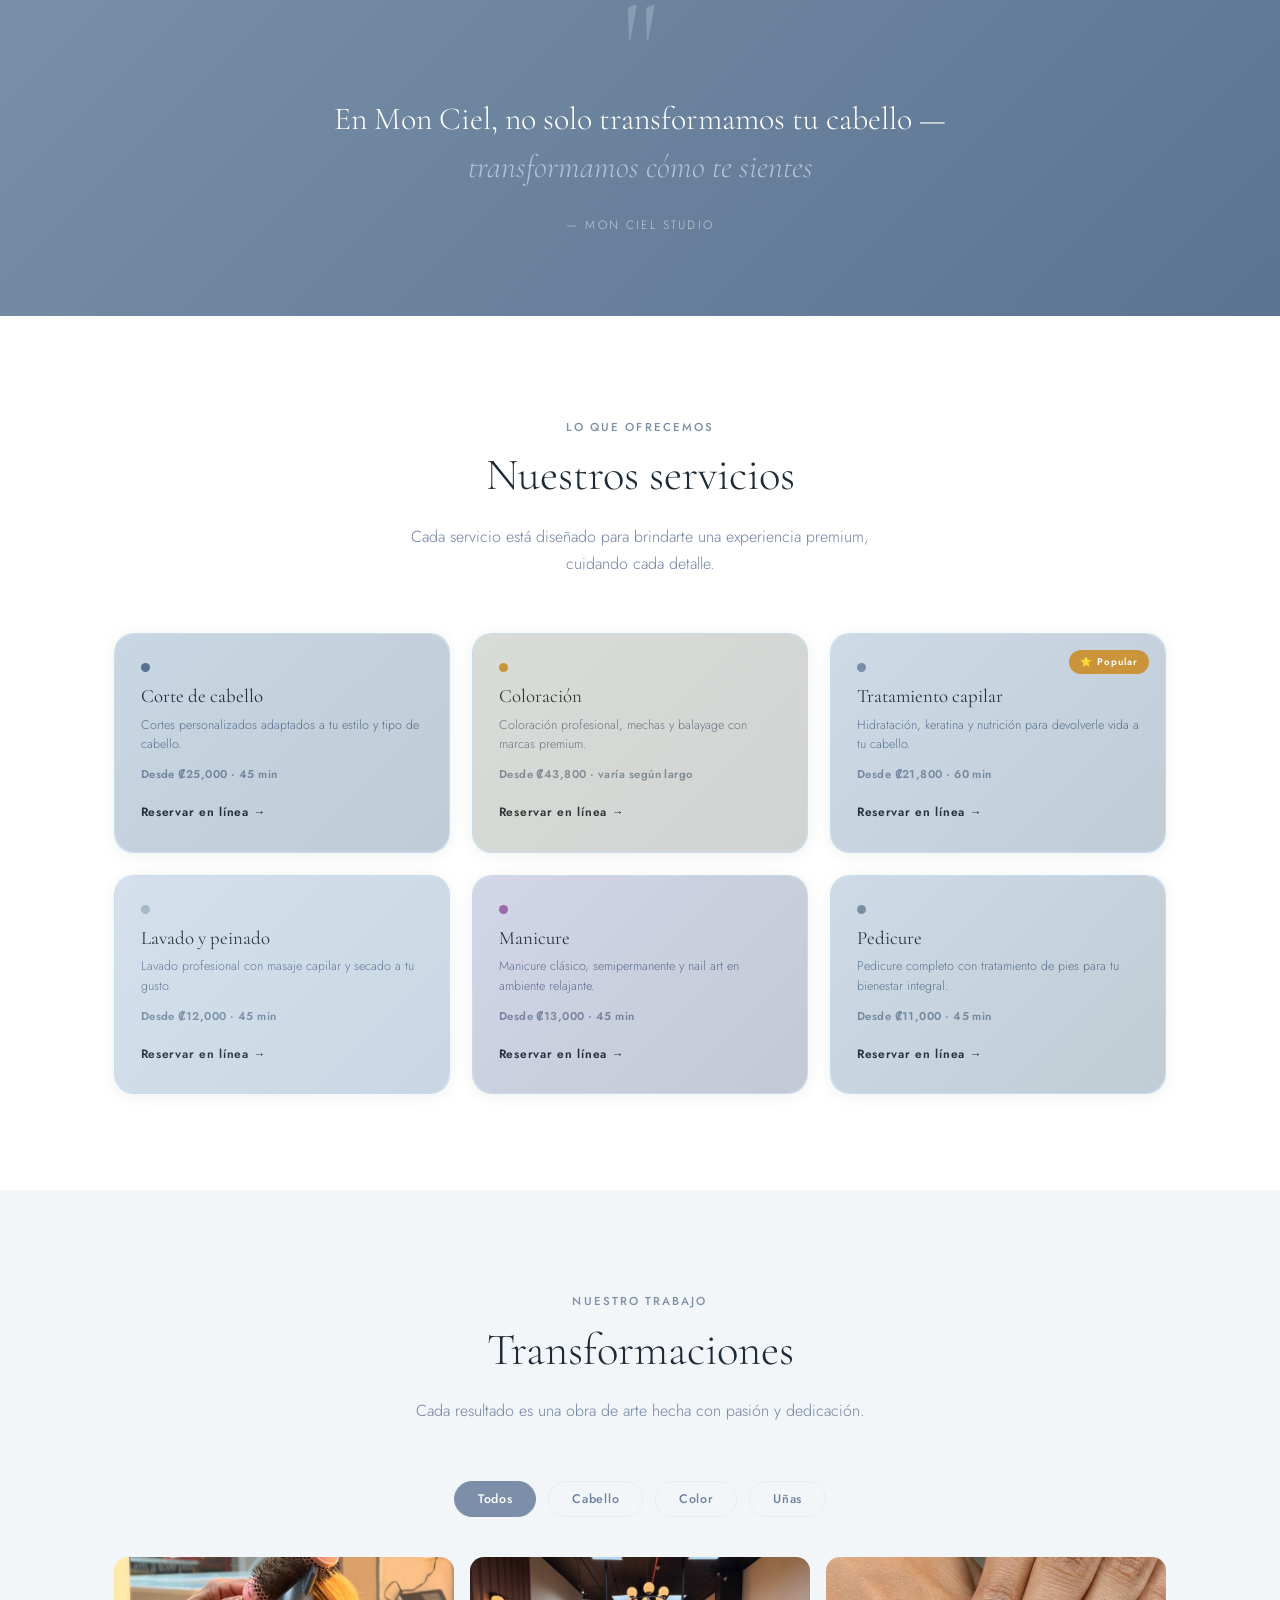
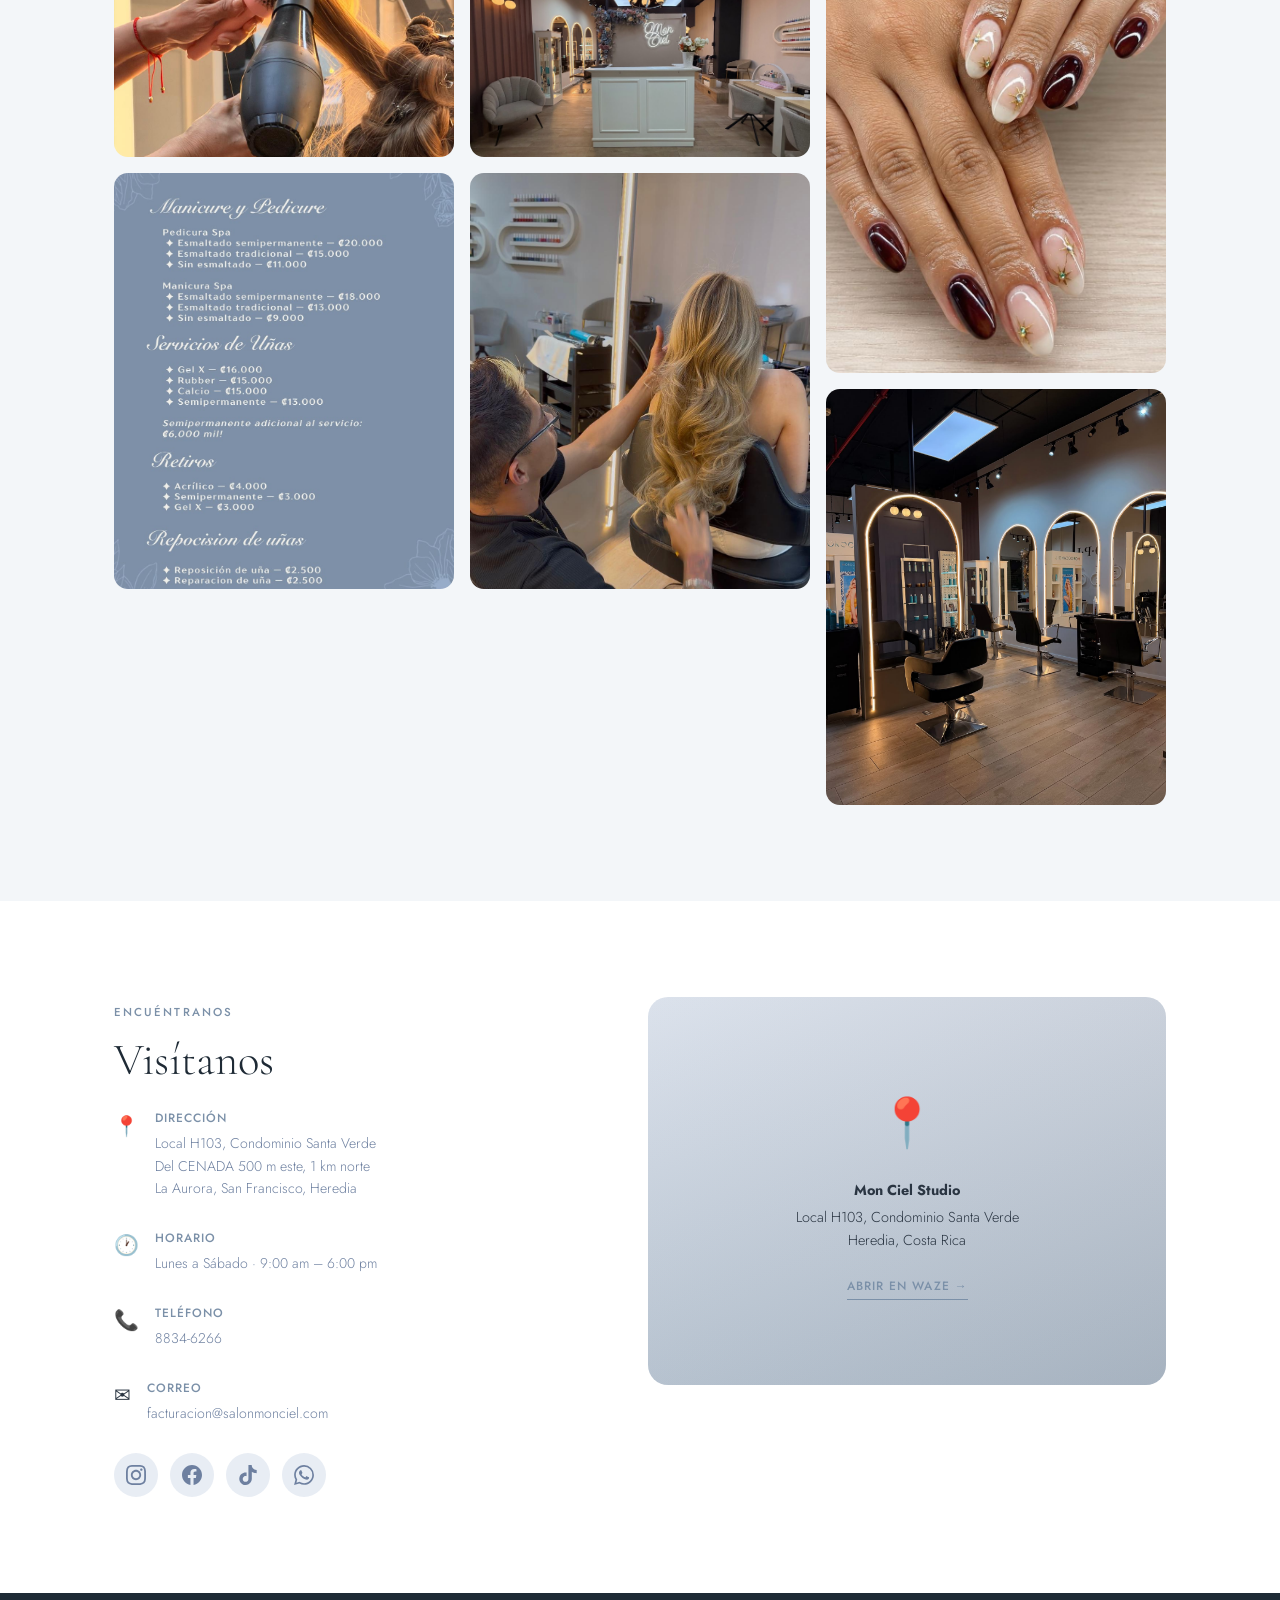
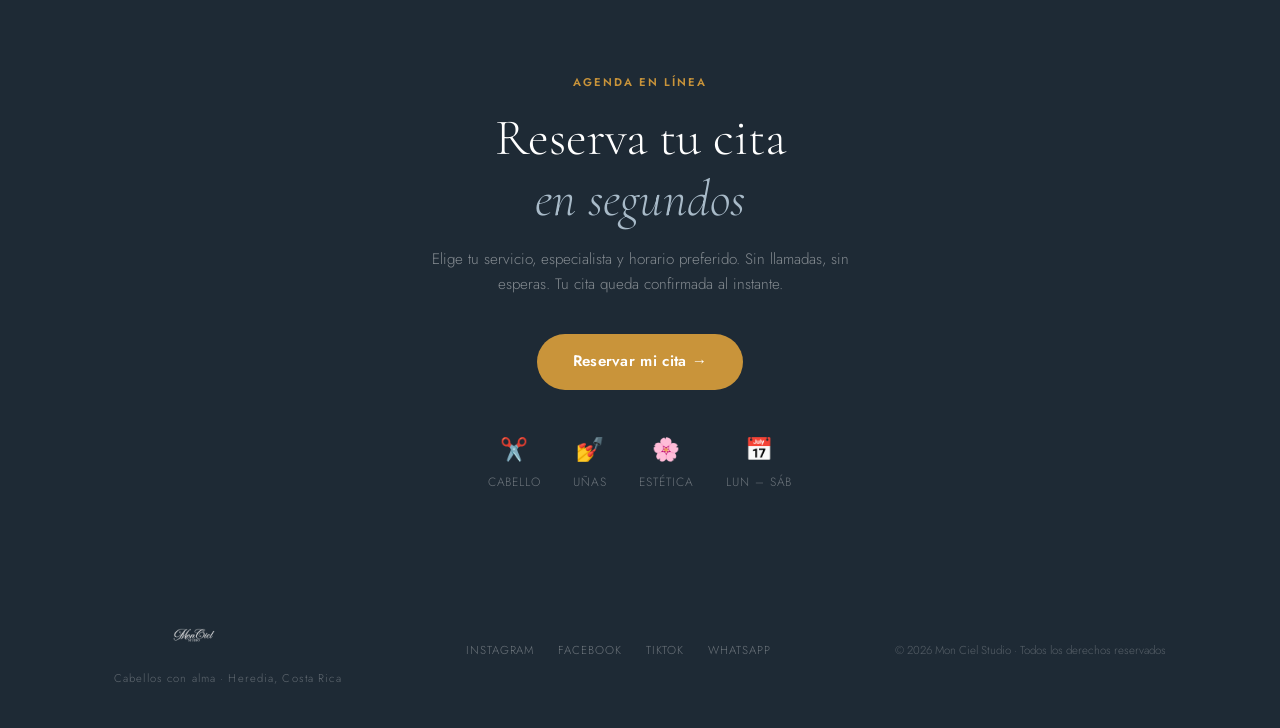
==== commit fdf590dd: "Elimina sección de testimonios Co-Authored-By: Claude Sonnet 4.6 <noreply@anthropic.com>" ====
--- a/index.html
+++ b/index.html
@@ -241,65 +241,6 @@
     </div>
   </section>
 
-  <!-- TESTIMONIOS -->
-  <section class="section testimonials">
-    <div class="container">
-      <div class="section-header reveal-up">
-        <span class="section-tag">Lo que dicen</span>
-        <h2 class="section-title">Nuestras clientas</h2>
-      </div>
-      <div class="testi-track-wrap reveal-up" style="--delay:.1s">
-        <div class="testi-track" id="testiTrack">
-          <div class="testi-card">
-            <div class="testi-stars">★★★★★</div>
-            <p>"El mejor salón que he visitado en Heredia. El ambiente es increíble, se siente como estar en París. Mi cabello quedó perfecto y me trataron con tanto cariño."</p>
-            <div class="testi-author">
-              <div class="testi-avatar" style="--c:#E8A5C0">M</div>
-              <div><strong>María Fernández</strong><span>Cliente habitual</span></div>
-            </div>
-          </div>
-          <div class="testi-card">
-            <div class="testi-stars">★★★★★</div>
-            <p>"Vine por un balayage y quedé enamorada del resultado. La atención es personalizada, te escuchan y te dan exactamente lo que quieres. 100% recomendado."</p>
-            <div class="testi-author">
-              <div class="testi-avatar" style="--c:#6B7FA3">A</div>
-              <div><strong>Andrea Solano</strong><span>Nueva clienta</span></div>
-            </div>
-          </div>
-          <div class="testi-card">
-            <div class="testi-stars">★★★★★</div>
-            <p>"El tratamiento capilar que me hicieron fue transformador. Mi cabello estaba muy dañado y después de la sesión lo sentí como nuevo. El equipo es súper profesional."</p>
-            <div class="testi-author">
-              <div class="testi-avatar" style="--c:#C9943A">L</div>
-              <div><strong>Laura Jiménez</strong><span>3 años siendo clienta</span></div>
-            </div>
-          </div>
-          <div class="testi-card">
-            <div class="testi-stars">★★★★★</div>
-            <p>"El manicure semipermanente duró más de 3 semanas en perfecto estado. El área de espera es muy cómoda y el olor a lavanda te relaja desde que entras."</p>
-            <div class="testi-author">
-              <div class="testi-avatar" style="--c:#9B7B82">V</div>
-              <div><strong>Valeria Mora</strong><span>Cliente frecuente</span></div>
-            </div>
-          </div>
-          <div class="testi-card">
-            <div class="testi-stars">★★★★★</div>
-            <p>"Vine con mi mamá y las dos quedamos felices. Nos atendieron al mismo tiempo, el espacio es hermoso y los precios son muy accesibles para la calidad que dan."</p>
-            <div class="testi-author">
-              <div class="testi-avatar" style="--c:#6B7FA3">S</div>
-              <div><strong>Sofía Ramírez</strong><span>Recomendada por amigas</span></div>
-            </div>
-          </div>
-        </div>
-        <div class="testi-dots" id="testiDots"></div>
-        <div class="testi-nav">
-          <button class="testi-btn" id="testiPrev">←</button>
-          <button class="testi-btn" id="testiNext">→</button>
-        </div>
-      </div>
-    </div>
-  </section>
-
 
 
   <!-- CONTACTO -->
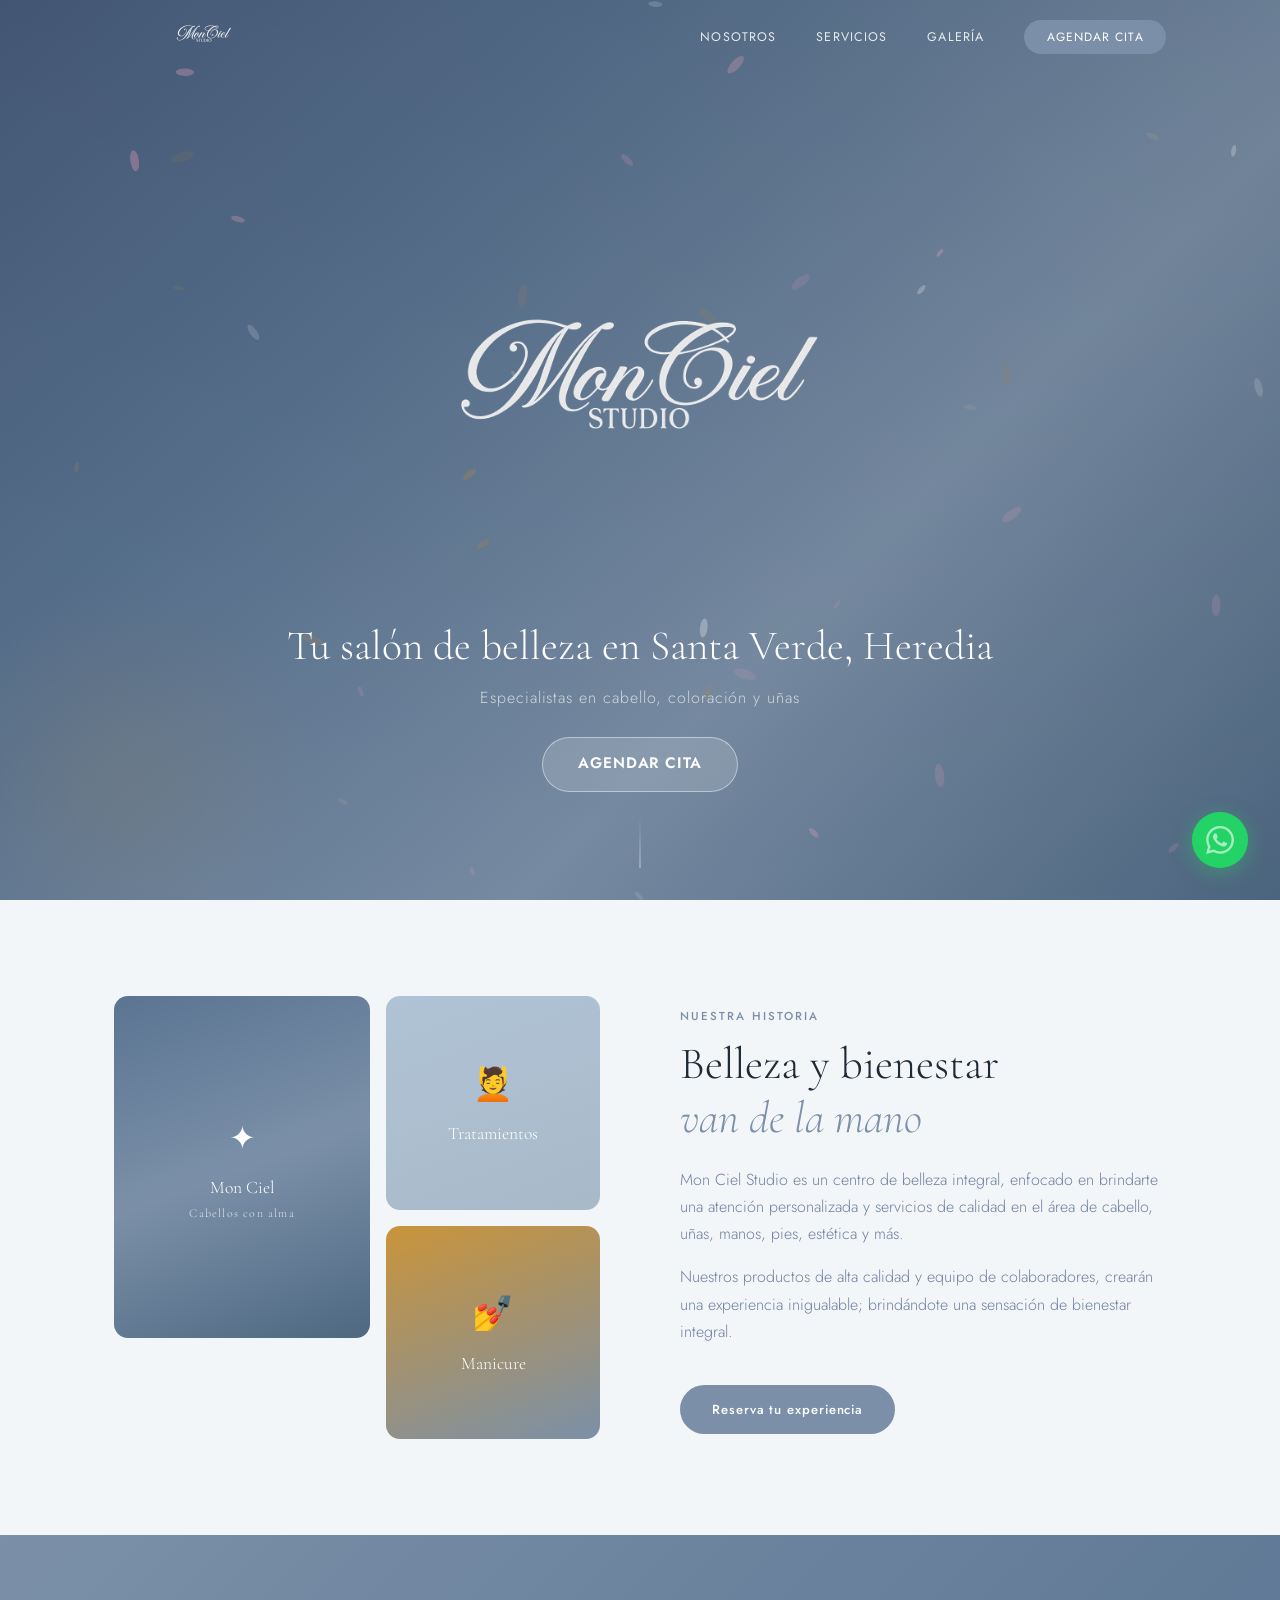
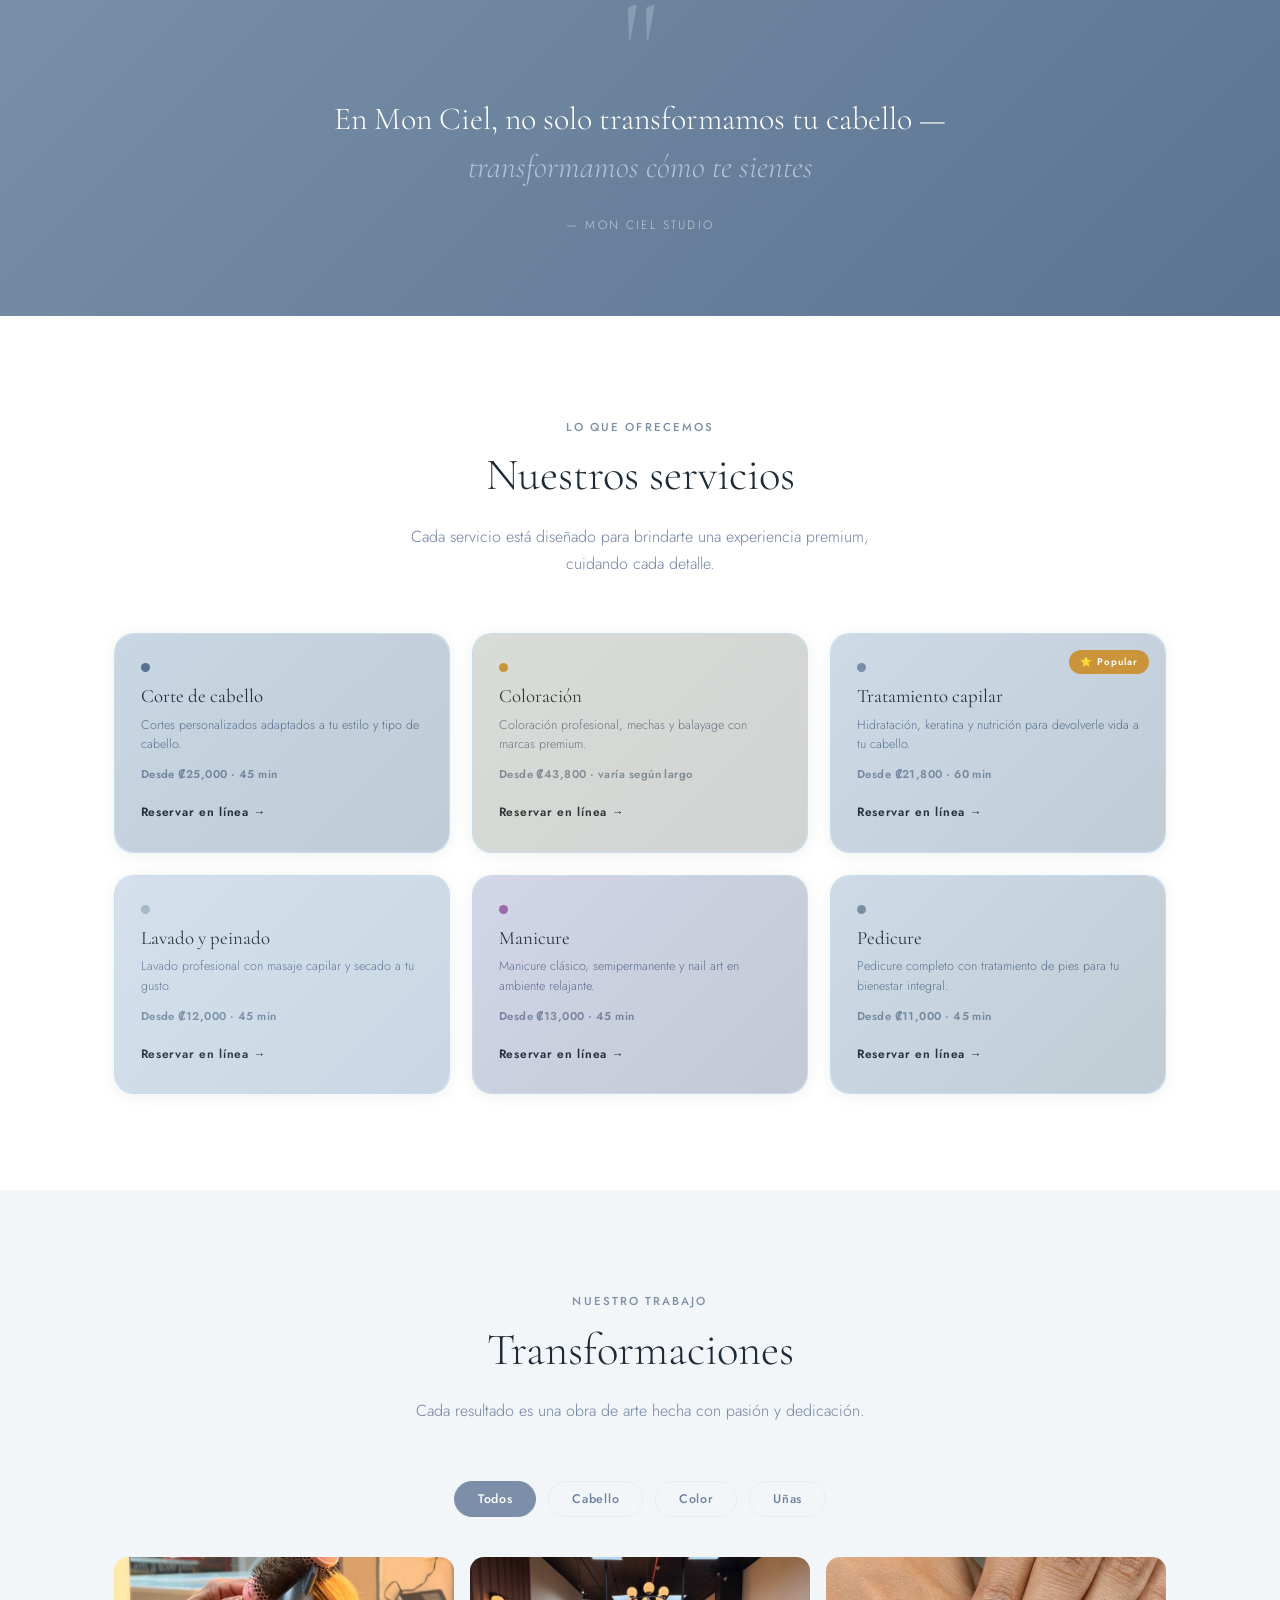
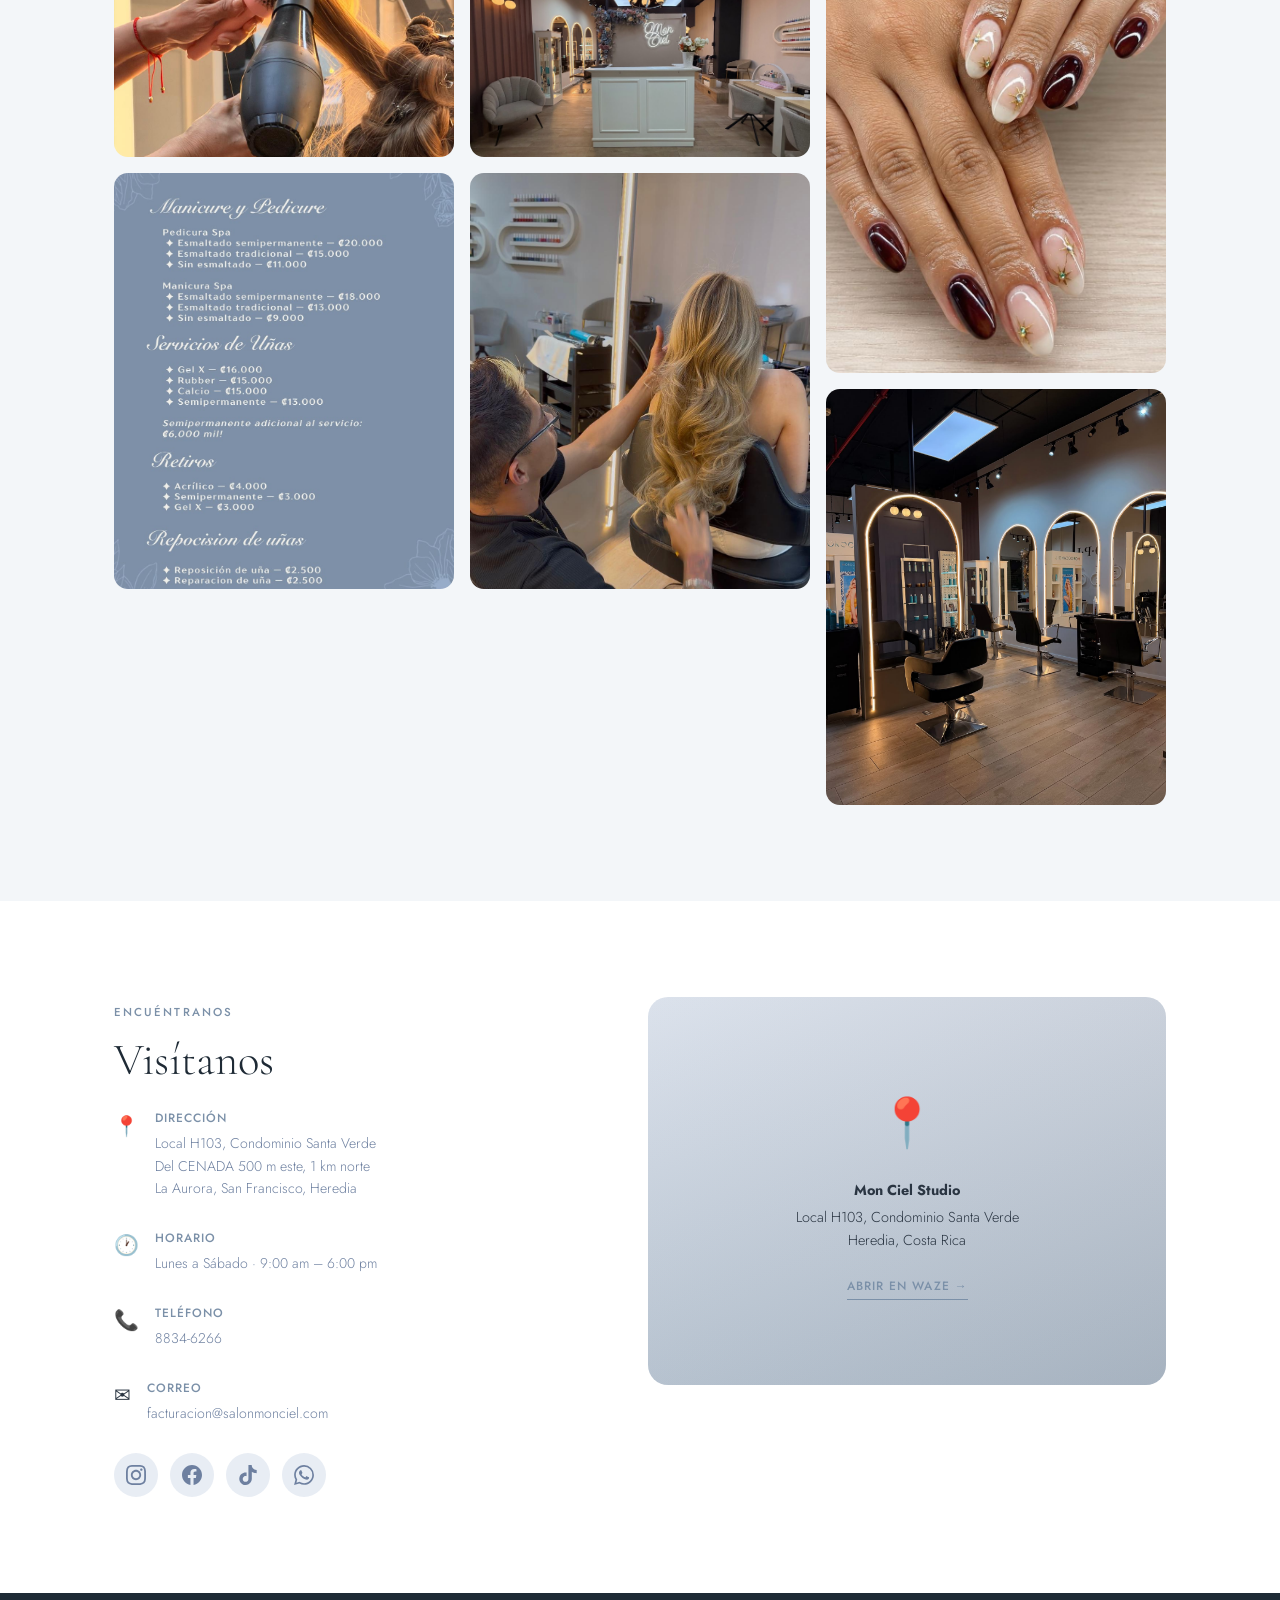
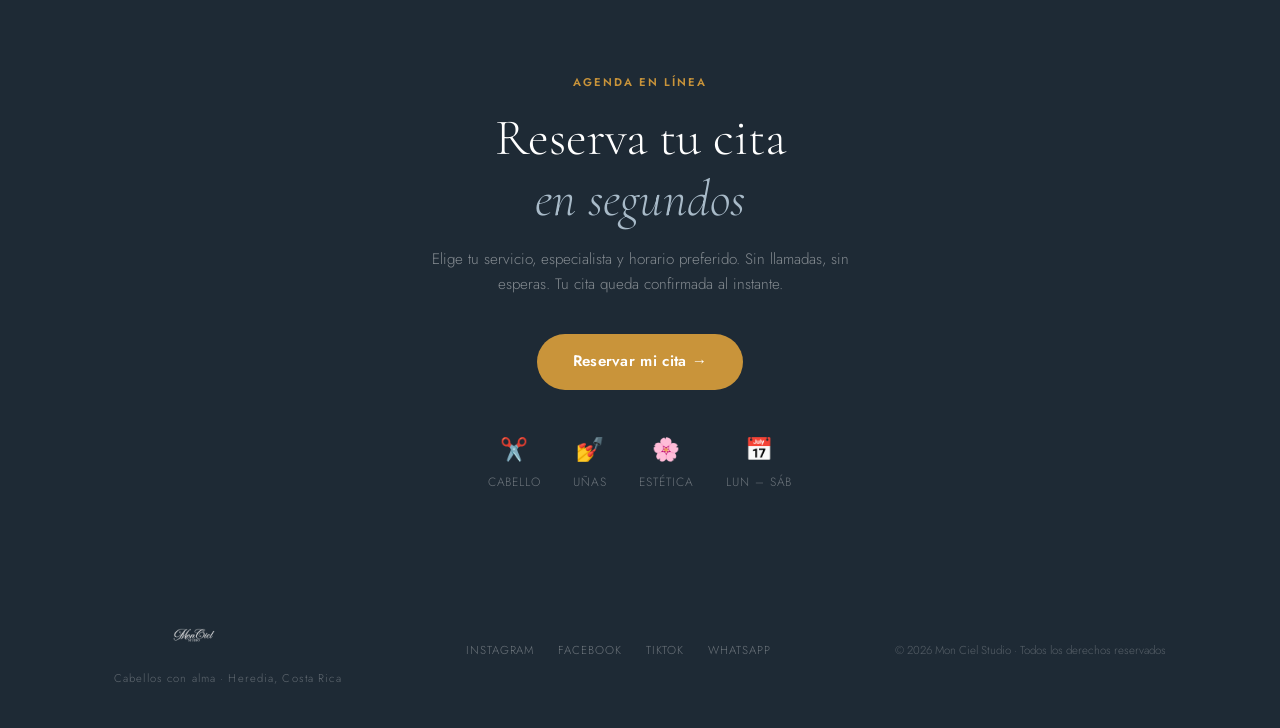
==== commit 11aecdd5: "Admin: contraseña, gestión de galería y backend PHP - Pantalla de login con contraseña en admin.html" ====
--- a/index.html
+++ b/index.html
@@ -353,5 +353,44 @@
 
   <script src="gallery-data.js"></script>
   <script src="app.js"></script>
+  <script>
+  // Intenta cargar galería desde el servidor (PHP).
+  // Si hay fotos subidas via admin, las prioriza sobre gallery-data.js.
+  (function(){
+    fetch('gallery-upload.php?action=list')
+      .then(r => r.json())
+      .then(d => {
+        if (!d.images || !d.images.length) return;
+        // Convertir formato PHP → formato esperado por app.js
+        const data = d.images.map(img => ({
+          data: img.url, category: img.category, label: img.label, size: img.size || 'normal'
+        }));
+        // Reconstruir galería con fotos del servidor
+        const grid = document.querySelector('.gallery-grid');
+        if (!grid) return;
+        grid.innerHTML = '';
+        data.forEach(function(img, index) {
+          var item = document.createElement('div');
+          item.className = 'gallery-item reveal-up' + (img.size === 'tall' ? ' tall' : '');
+          item.dataset.cat = img.category;
+          item.innerHTML = '<div class="gal-img" style="background:#ede8e2">'
+            + '<img src="' + img.data + '" alt="' + (img.label||'') + '" loading="lazy" style="width:100%;height:100%;object-fit:cover;display:block">'
+            + '<div class="gal-overlay"><span>✶</span><p>' + (img.label||'') + '</p></div>'
+            + '</div>';
+          grid.appendChild(item);
+          if (window.revealObserver) revealObserver.observe(item);
+          item.addEventListener('click', function(){
+            var lb = document.getElementById('lightbox');
+            var lbImg = document.getElementById('lbImg');
+            var lbLabel = document.getElementById('lbLabel');
+            if (!lb) return;
+            lbImg.src = img.data; lbLabel.textContent = img.label || '';
+            lb.style.display = 'flex'; document.body.style.overflow = 'hidden';
+          });
+        });
+      })
+      .catch(function(){});
+  })();
+  </script>
 </body>
 </html>
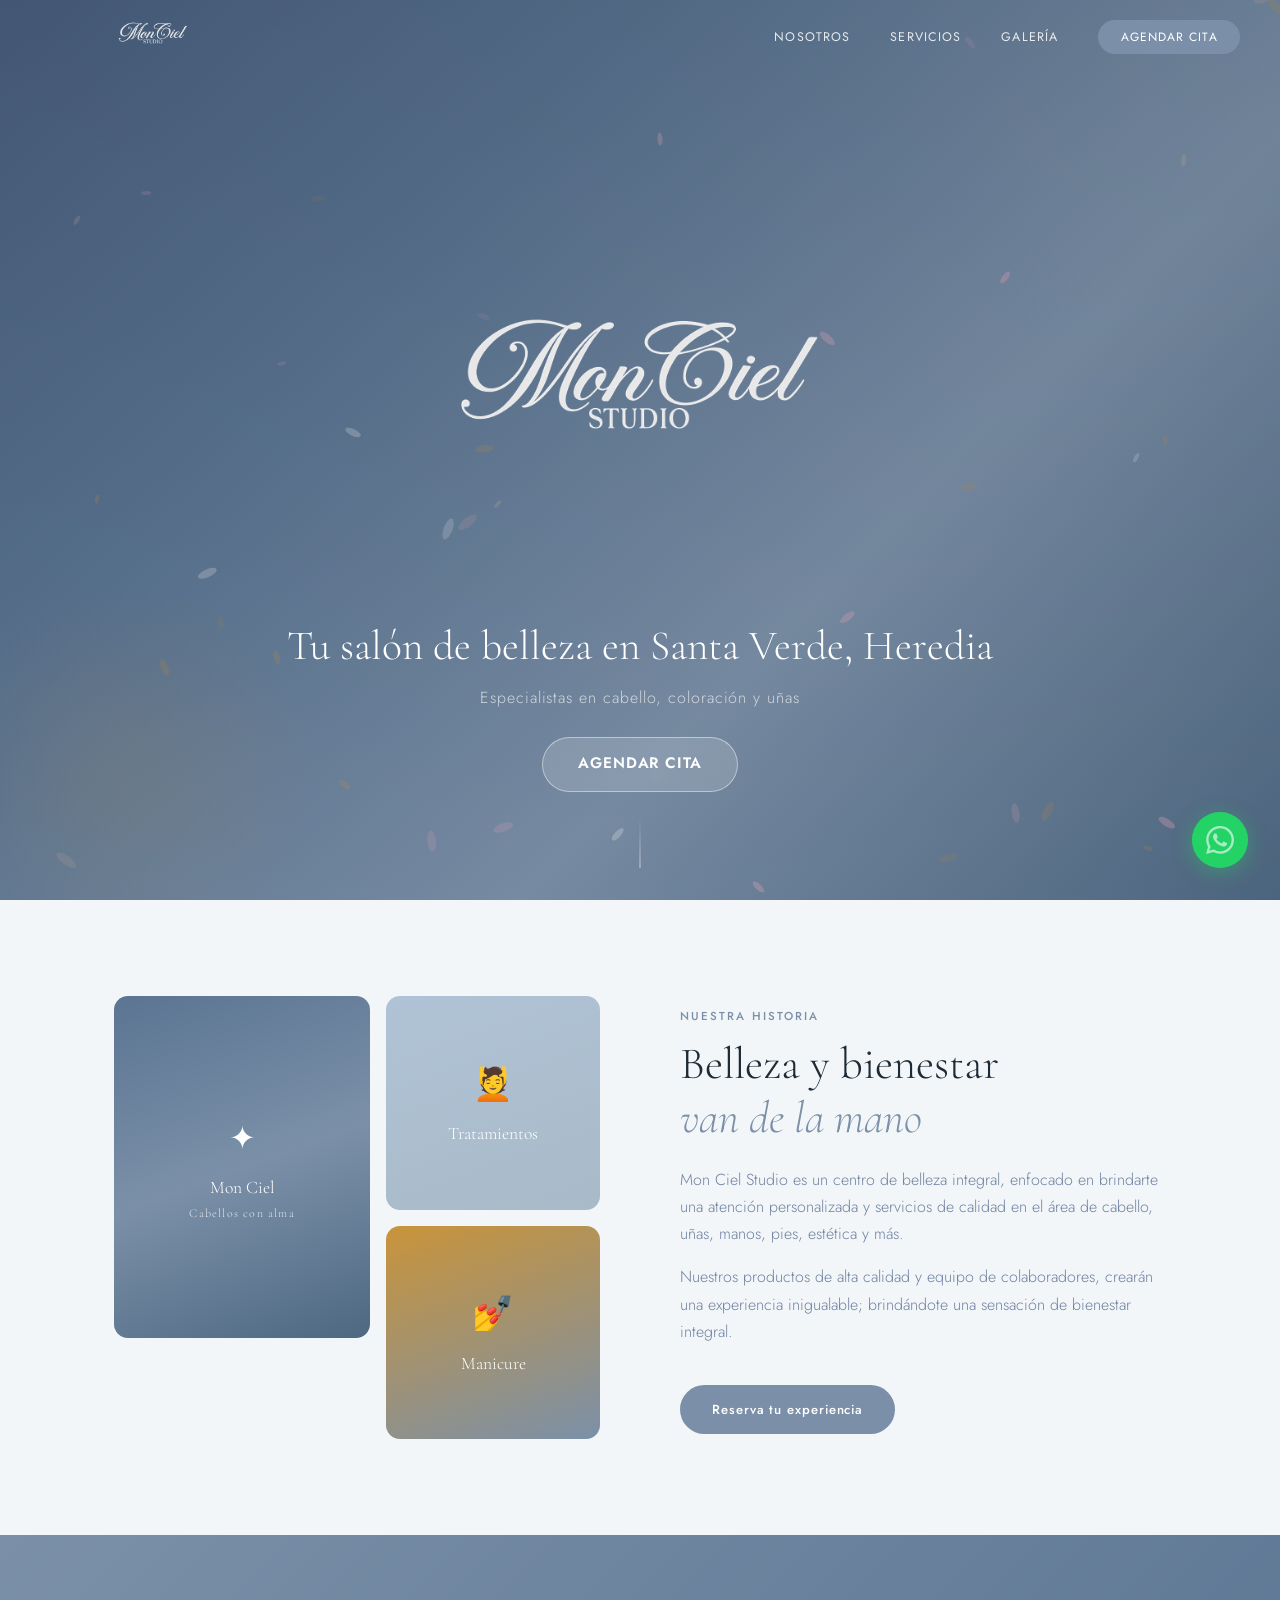
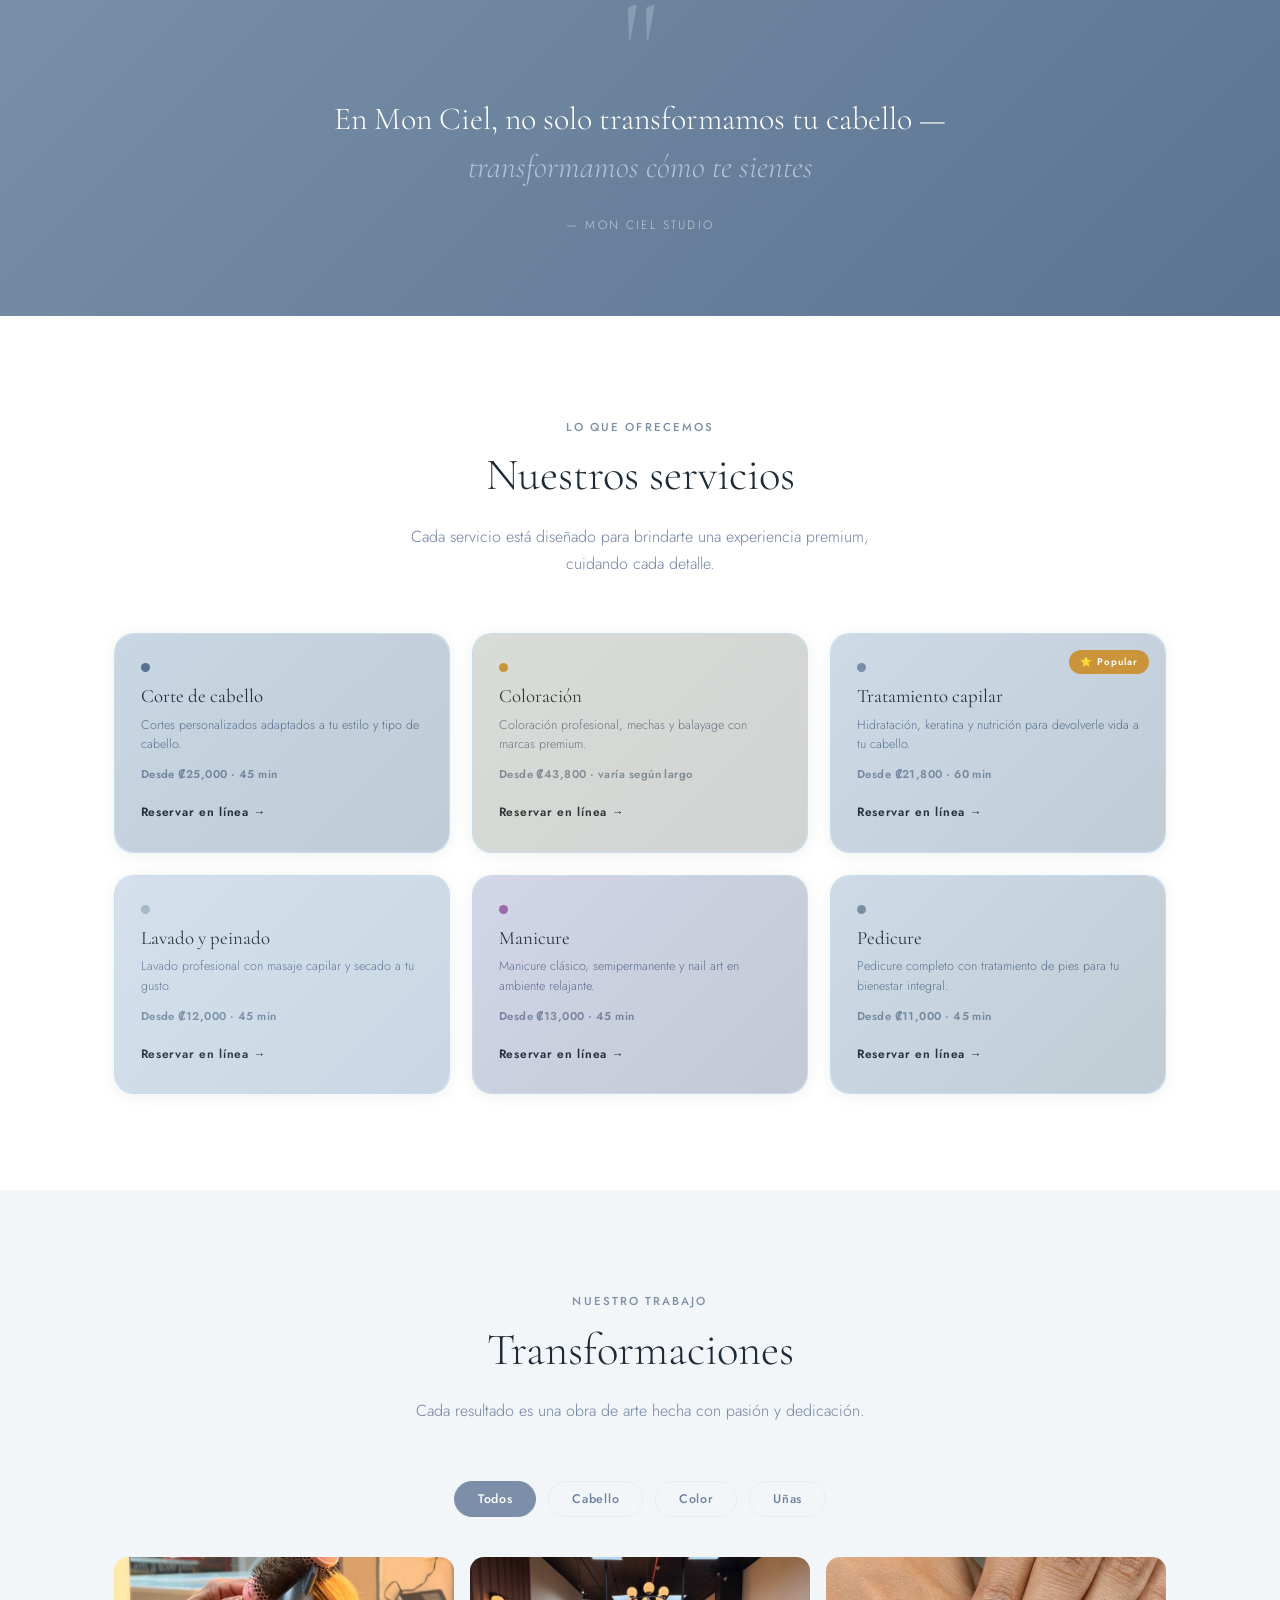
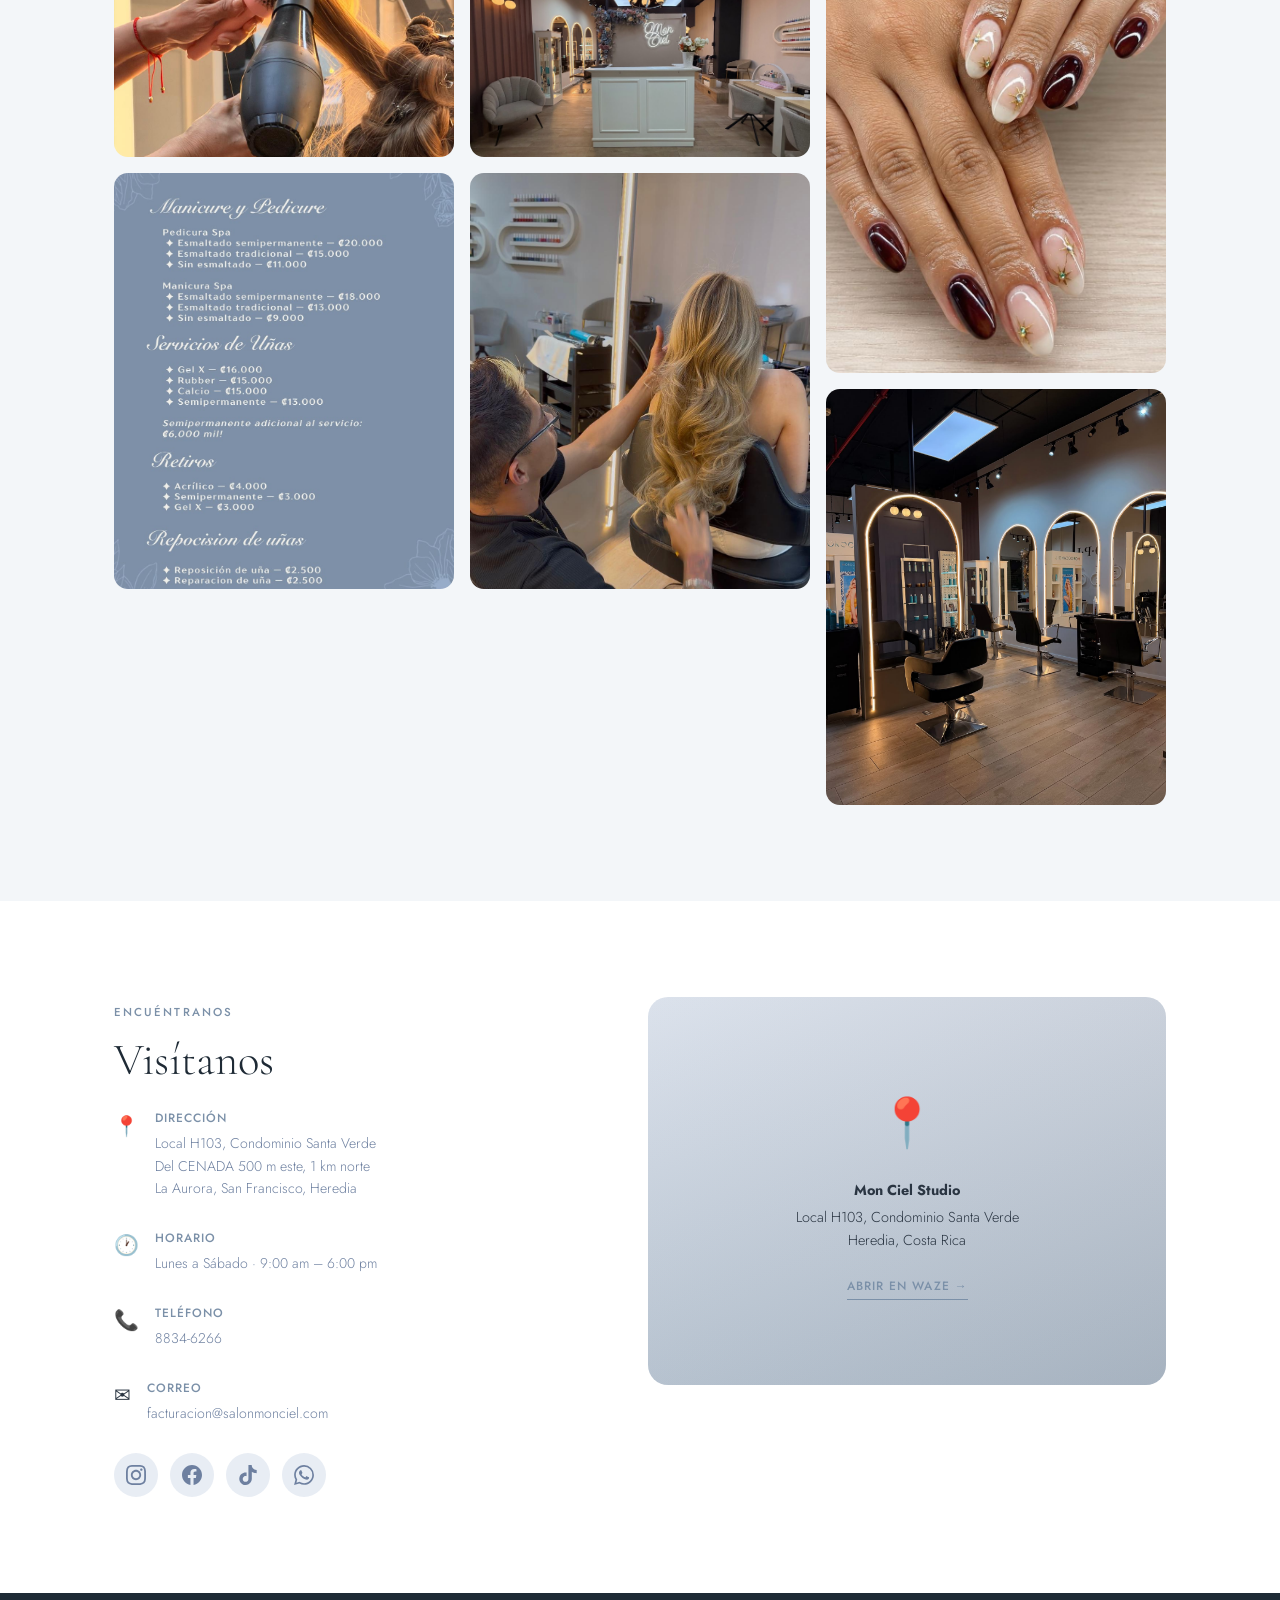
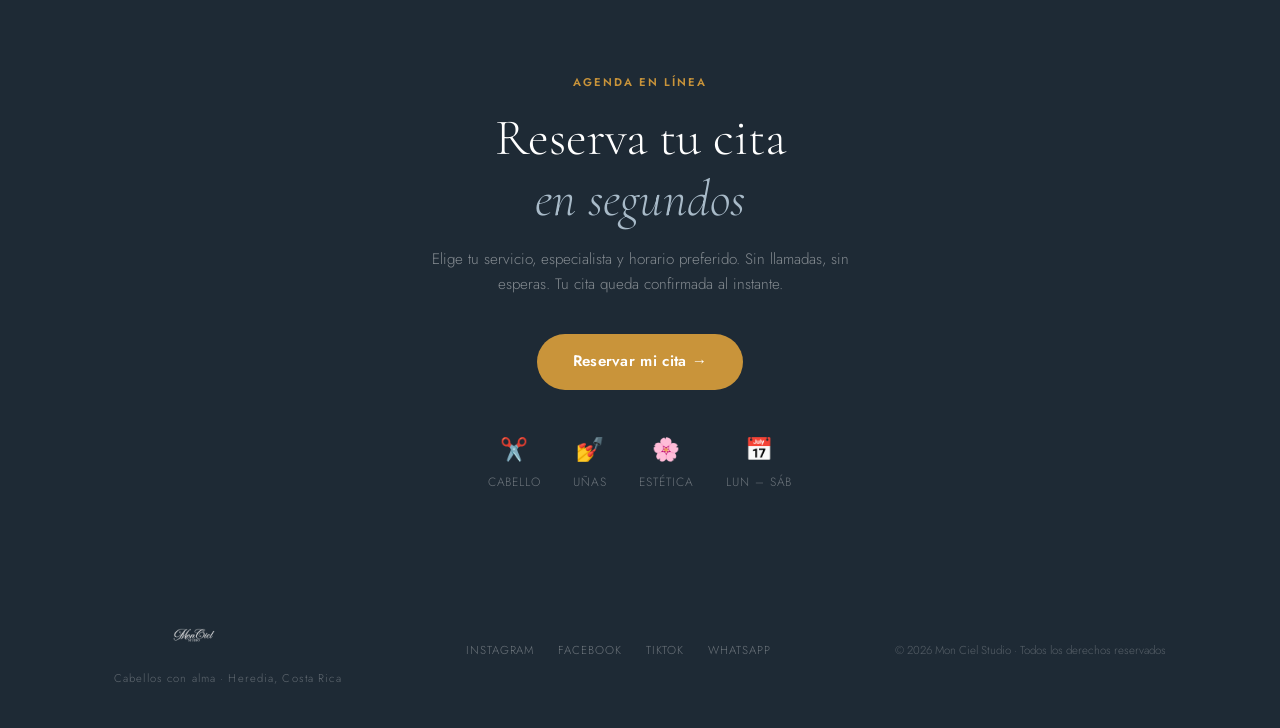
==== commit 4128d38b: "UI: logo 25% más grande en booking e index; nav de index pegado a los bordes Co-Authored-By: Claude " ====
--- a/index.html
+++ b/index.html
@@ -44,9 +44,9 @@
 
   <!-- NAV -->
   <header id="header">
-    <nav class="nav container">
+    <nav class="nav" style="padding:0 2.5rem">
       <a href="#inicio" class="nav-logo">
-        <img src="logo.png" alt="Mon Ciel Studio" class="nav-logo-img" style="height:64px;width:180px;object-fit:contain;display:block;filter:invert(1)">
+        <img src="logo.png" alt="Mon Ciel Studio" class="nav-logo-img" style="height:80px;width:225px;object-fit:contain;display:block;filter:invert(1)">
       </a>
       <ul class="nav-links">
         <li><a href="#nosotros">Nosotros</a></li>
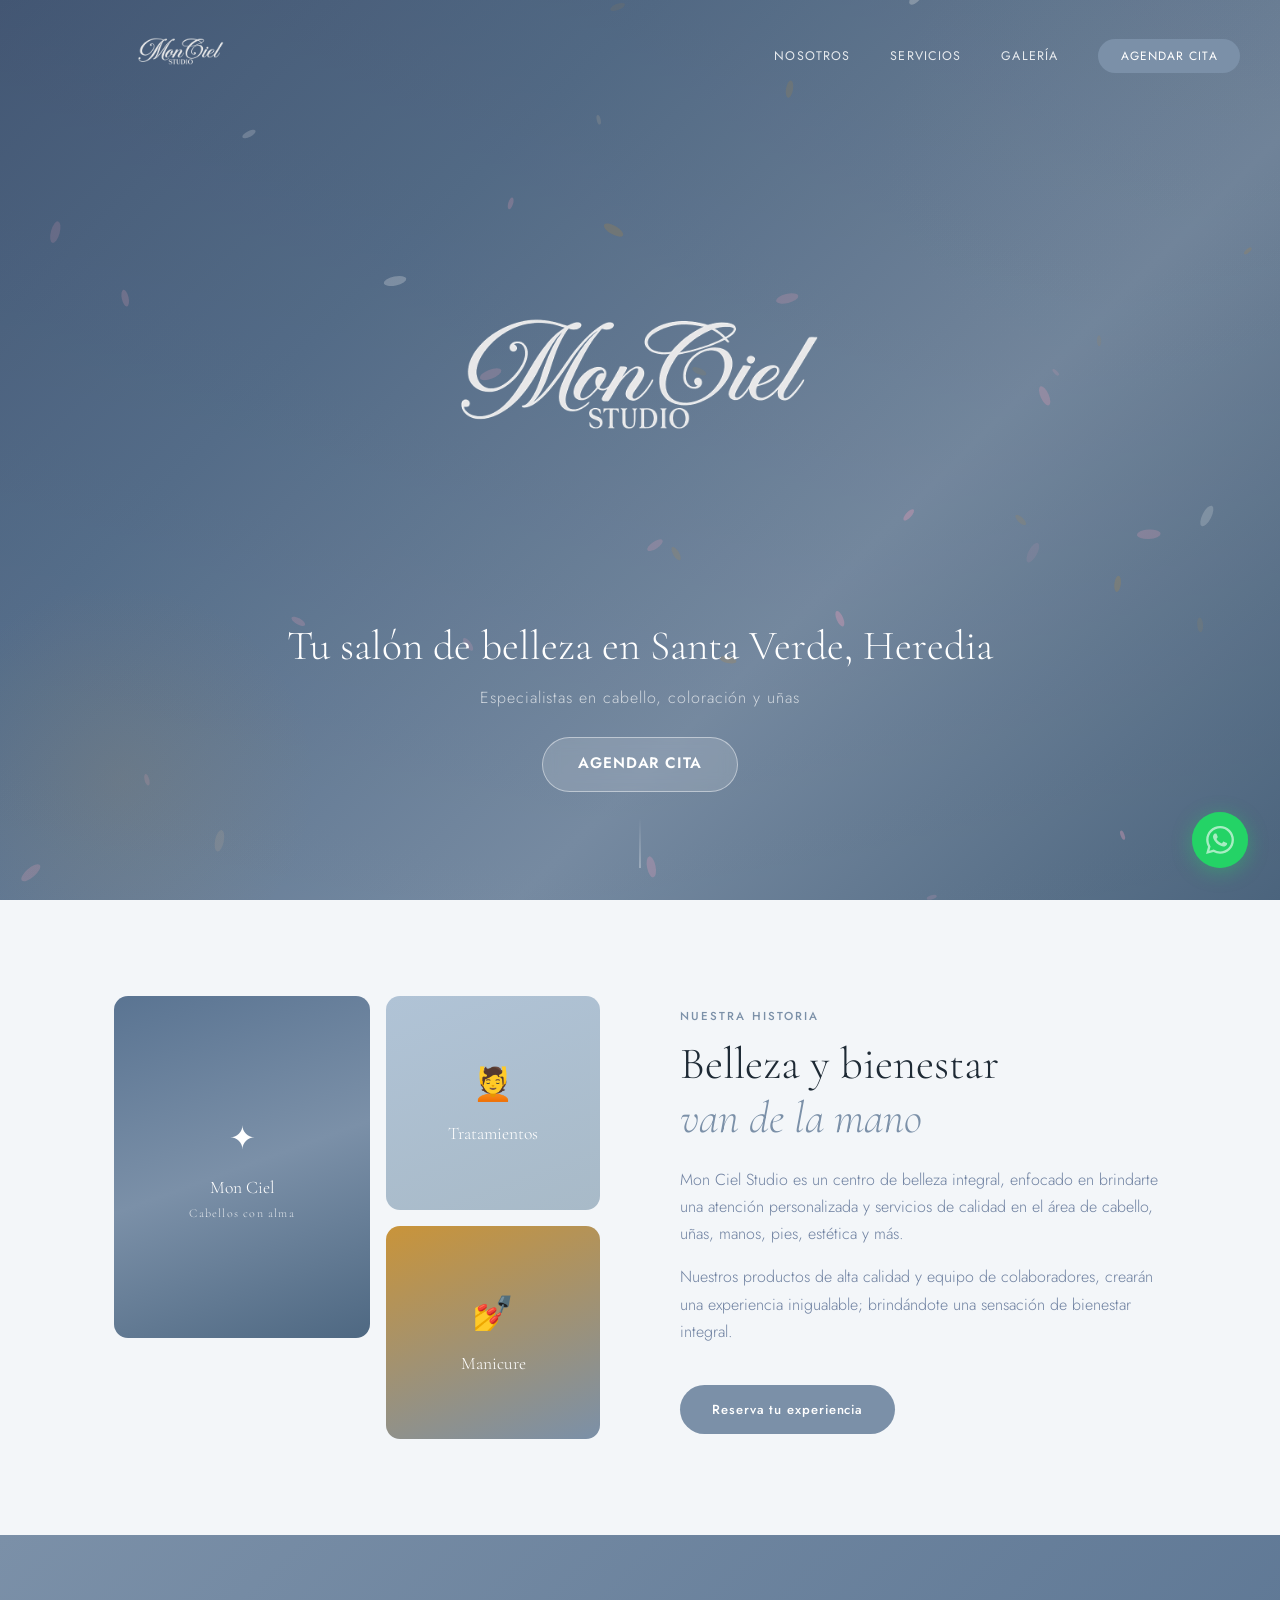
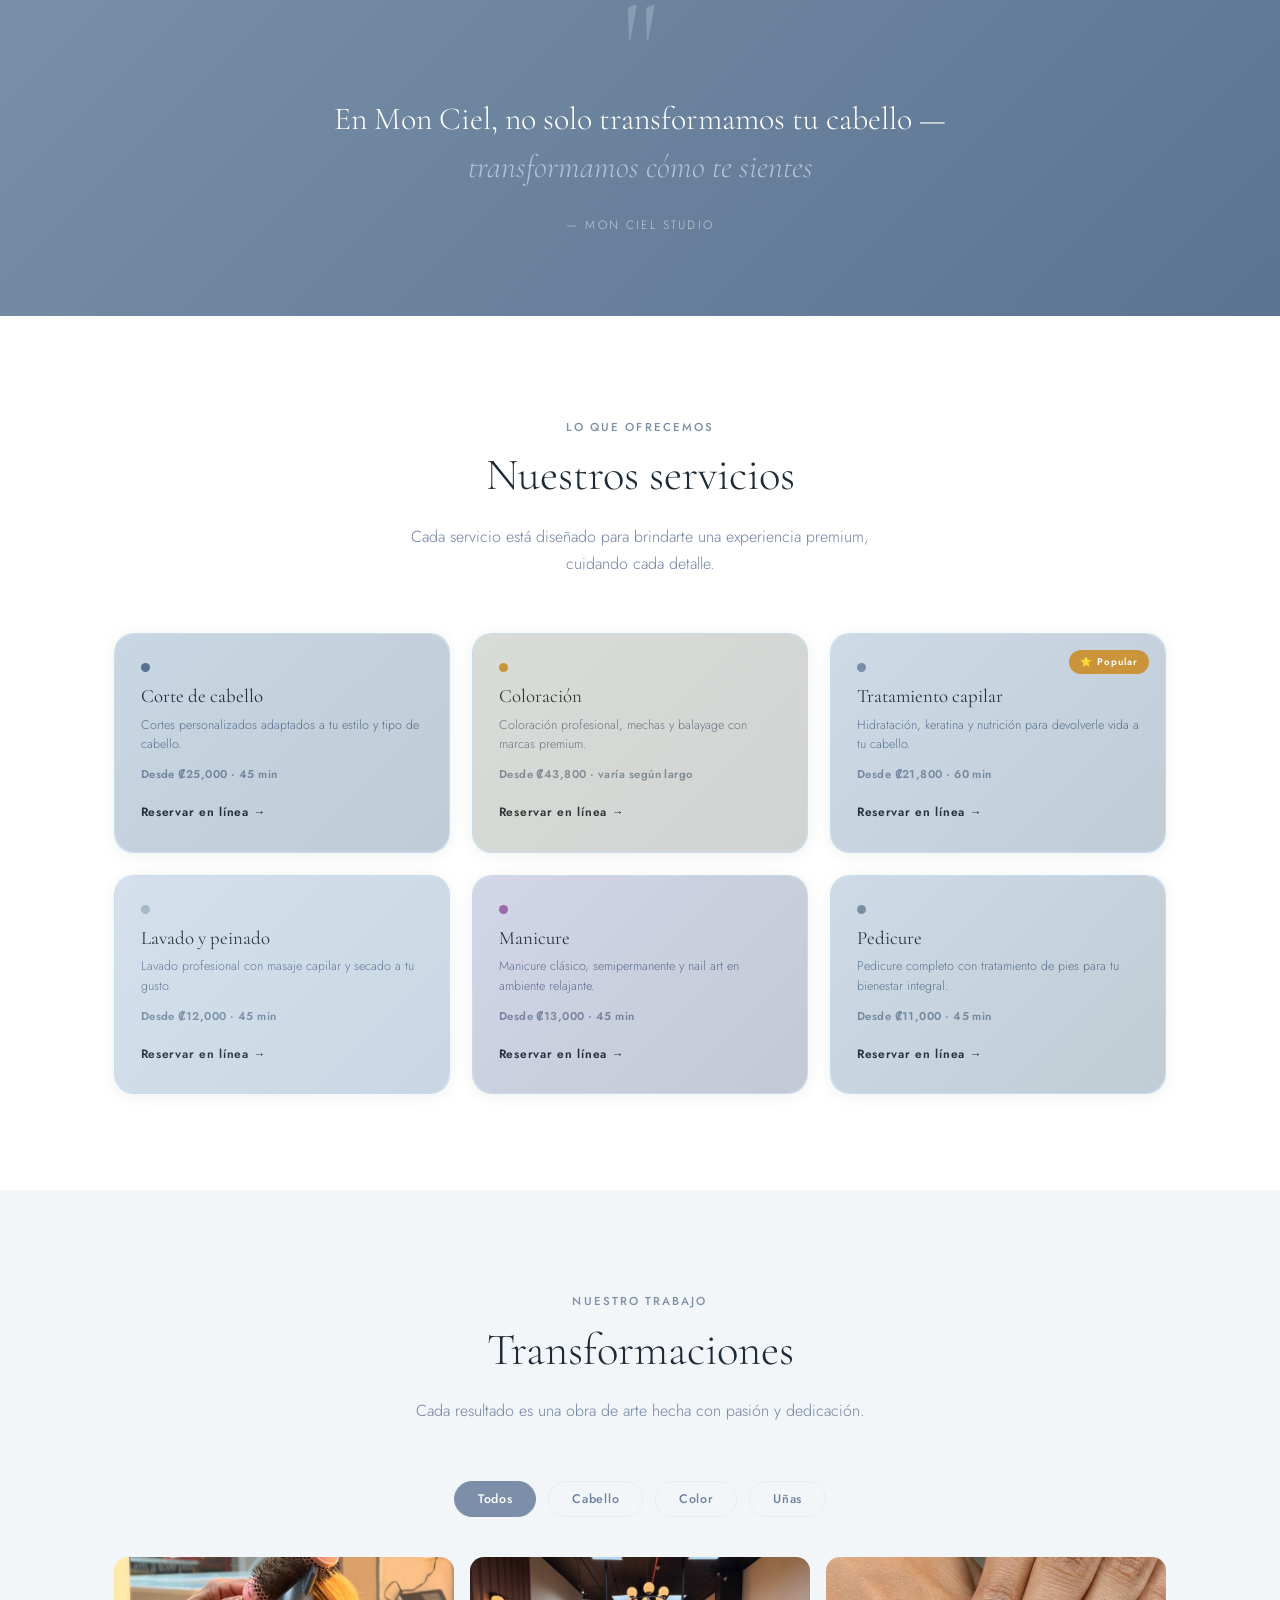
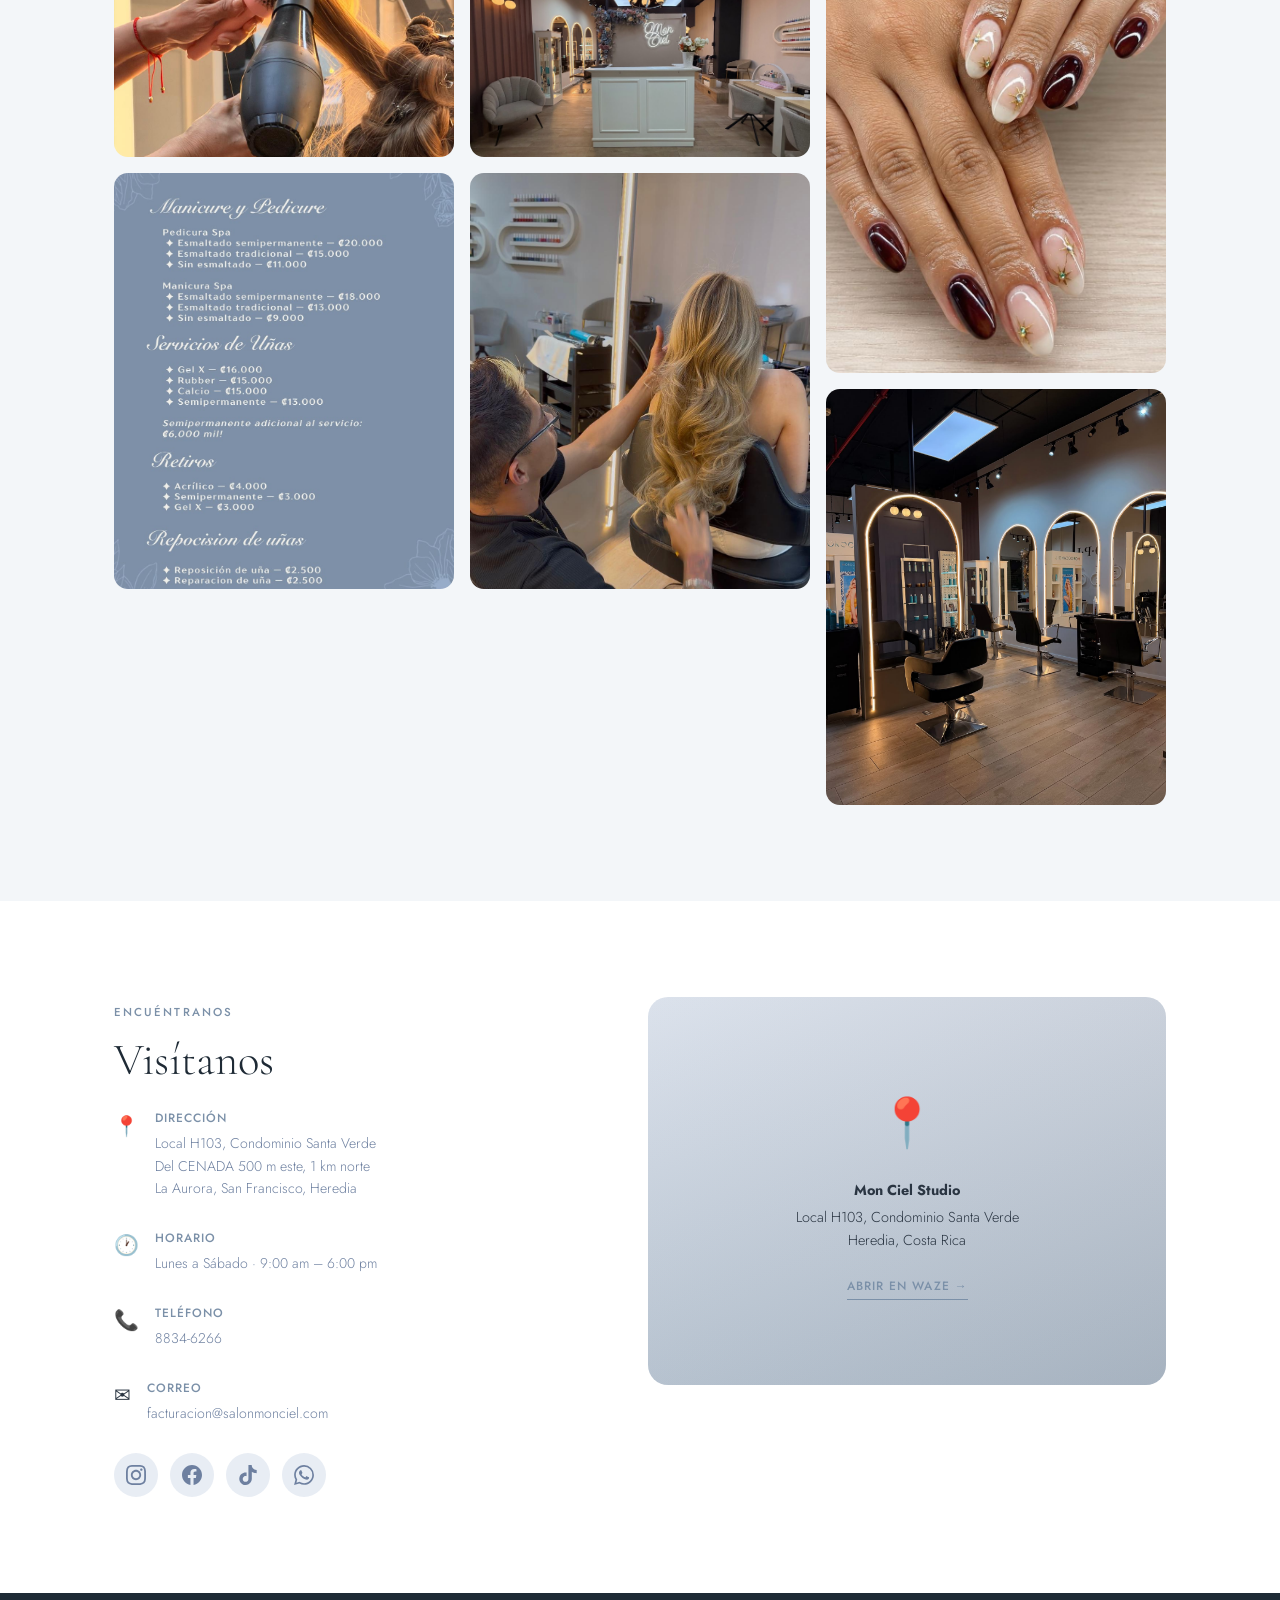
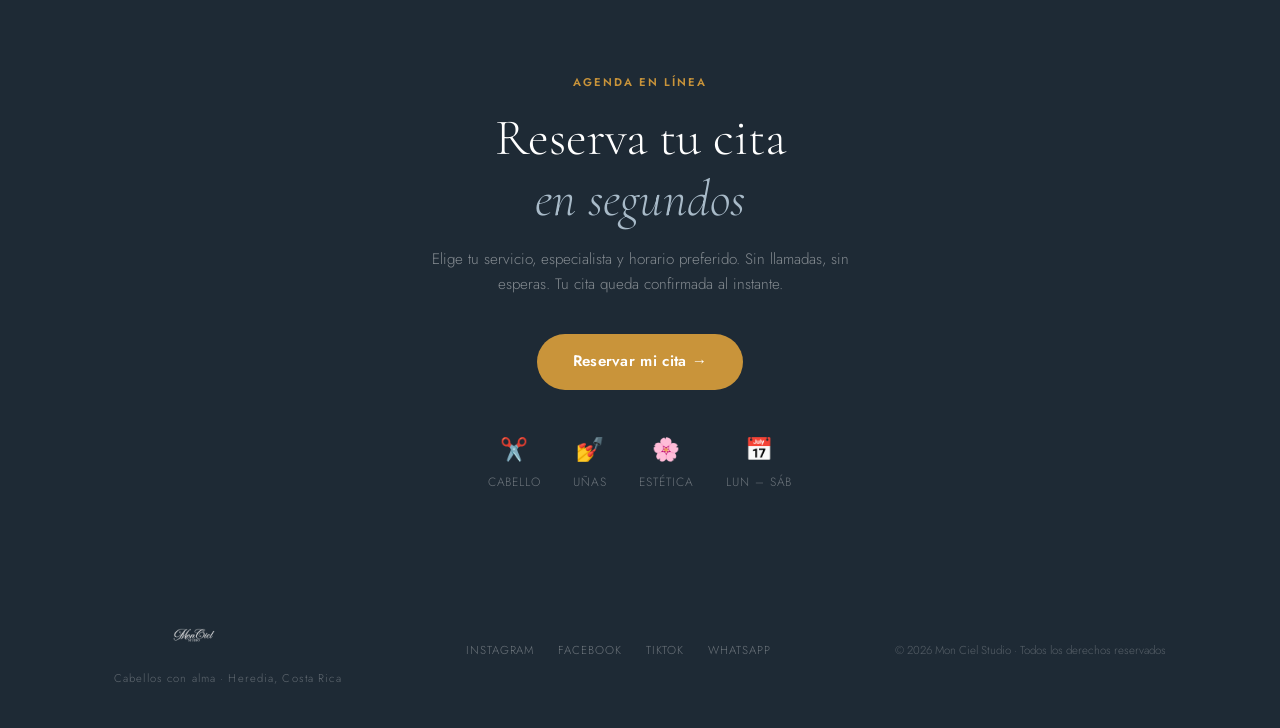
==== commit 4888e254: "UI: logo index +25% (100px), logo booking +45% (80px), nav height 110px Co-Authored-By: Claude Sonne" ====
--- a/index.html
+++ b/index.html
@@ -46,7 +46,7 @@
   <header id="header">
     <nav class="nav" style="padding:0 2.5rem">
       <a href="#inicio" class="nav-logo">
-        <img src="logo.png" alt="Mon Ciel Studio" class="nav-logo-img" style="height:80px;width:225px;object-fit:contain;display:block;filter:invert(1)">
+        <img src="logo.png" alt="Mon Ciel Studio" class="nav-logo-img" style="height:100px;width:281px;object-fit:contain;display:block;filter:invert(1)">
       </a>
       <ul class="nav-links">
         <li><a href="#nosotros">Nosotros</a></li>
--- a/style.css
+++ b/style.css
@@ -304,7 +304,7 @@
     display: flex;
     align-items: center;
     justify-content: space-between;
-    height: 72px;
+    height: 110px;
 }
 
 .nav-logo {
